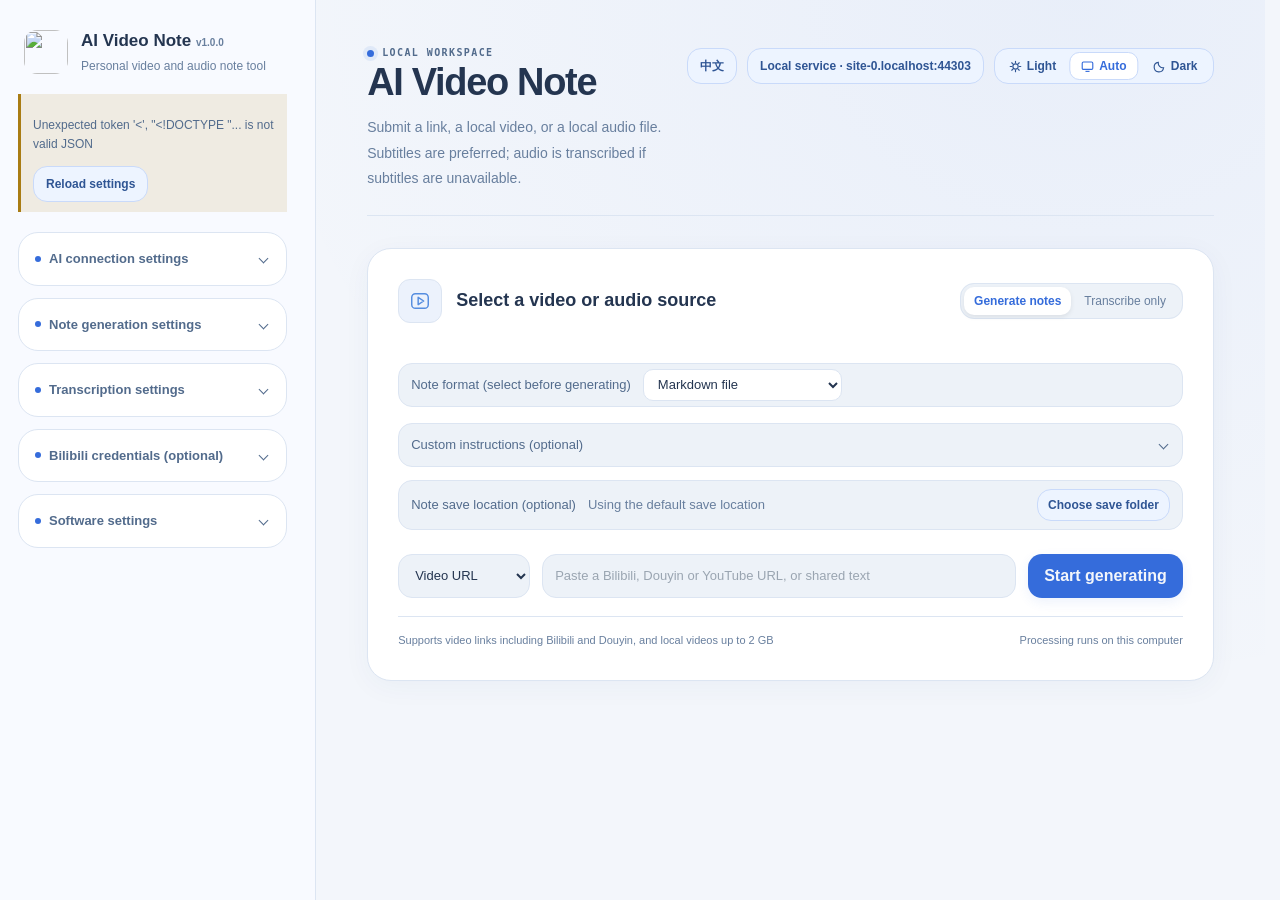
==== frontend/index.html @ 6c9fd0ec "Publish AI Video Note 1.0.0 Add the clean bilingual source distribution, Ko-fi funding link, Windows" ====
<!DOCTYPE html>
<html lang="zh-CN">
<head>
    <meta charset="UTF-8">
    <meta name="viewport" content="width=device-width, initial-scale=1.0">
    <!-- style-src 放开 inline style：KaTeX 产物的上下标/矩阵定位全靠 inline style 属性
         （模型内容仍被 DOMPurify 剥掉 style，放行的只有本机生成的 KaTeX 输出）。
         注意 hash 与 'unsafe-inline' 并存时后者会被忽略，必须整个替换。 -->
    <meta http-equiv="Content-Security-Policy" content="default-src 'self'; script-src 'self'; style-src 'self' 'unsafe-inline'; img-src 'self' data:; connect-src 'self'; object-src 'none'; base-uri 'none'; form-action 'self'">
    <title>AI Video Note - 本地视频笔记</title>
    <link rel="icon" href="/favicon.ico?v=ai-video-note-1.0.0">
    <script src="theme-bootstrap.js?v=20261011-2"></script>
    <link rel="stylesheet" href="style.css?v=20261101-2">
    <link rel="stylesheet" href="vendor/katex/katex.min.css">
    <script src="vendor/marked-18.0.9.umd.js"></script>
    <script src="vendor/dompurify-3.4.13.min.js"></script>
    <script src="vendor/katex/katex.min.js"></script>
    <script src="vendor/katex/mhchem.min.js"></script>
    <script src="vendor/html2canvas-1.4.1.min.js"></script>
</head>
<body>
<div class="app-shell">
    <aside id="settingsSidebar" class="sidebar" aria-label="处理配置">
        <div class="brand">
            <img class="brand-mark" src="/icon.png?v=ai-video-note-1.0.0" alt="" aria-hidden="true" width="40" height="40">
            <div>
                <h1>AI Video Note <span id="appVersion" class="app-version">v1.0.0</span></h1>
                <p>个人视频及音频笔记工具</p>
            </div>
        </div>

        <div id="mcpStatusChip" class="mcp-chip" role="status" hidden>
            <span class="mcp-chip-dot" aria-hidden="true"></span>
            <span>本机服务在跑 · 可让 AI 客户端直接用</span>
        </div>



            <div id="preferencesStorageNotice" class="task-advisory" role="status" hidden>
                <p id="preferencesStorageMessage"></p>
                <button id="retryPreferencesBtn" class="button ghost compact-button" type="button" hidden>重试保存设置</button>
                <button id="reloadPreferencesBtn" class="button ghost compact-button" type="button">重新读取设置</button>
            </div>

        <details id="aiAccessSettings" class="config-section settings-section" aria-labelledby="aiAccessTitle">
            <summary><h2 id="aiAccessTitle">AI接入设置</h2></summary>
            <div class="config-body">
            <div class="field" id="generationModeField">
                <label for="generationMode">AI 接入方式</label>
                <select id="generationMode">
                    <option value="api">模型 API</option>
                    <option value="agent">通过 agent 生成（无需 API Key）</option>
                </select>
                <small class="sidebar-note">agent 模式使用客户端账号额度，无需在本软件填写 API Key。</small>

            </div>
            <div id="agentExecutionSettings" hidden>
        <div id="agentAccessStatus" class="agent-access-status" role="status" aria-live="polite">
            <strong>Agent 接入状态</strong>
            <p id="agentConnectionState" data-no-i18n>正在检测 Agent 调用…</p>
        </div>
                <label class="field" for="agentExecution">agent 处理方式
                    <select id="agentExecution">
                        <option value="manual">Agent 聊天处理</option>
                        <option value="auto">网页端处理</option>
                    </select>
                </label>
                <small id="agentExecutionHint" class="agent-execution-hint sidebar-note">在 Agent 聊天中发送视频链接；接入方法见下方「Agent 聊天接入」。</small>
                <div id="agentCliSettings" hidden>
                    <label class="field" for="agentProvider">自动处理的 agent
                        <select id="agentProvider"><option value="codex">Codex</option><option value="claude">Claude Code（命令行版）</option><option value="antigravity">Antigravity CLI</option><option value="qwen">Qwen Code</option><option value="custom">其他 agent（自定义命令行）</option></select>
                    </label>
                    <div id="agentModelSettings">
                        <label class="field"><span>模型名称</span><select id="agentModel"><option value="">客户端默认模型</option><option value="__custom__">手动填写模型 ID</option></select></label>
                        <label id="agentCustomModelField" class="field" hidden><span>模型 ID</span><input id="agentCustomModel" maxlength="128" placeholder="填写当前账号可用的模型 ID" autocomplete="off"></label>
                        <label id="agentEffortField" class="field"><span>推理强度（可选）</span><select id="agentReasoningEffort"><option value="default">客户端默认</option></select></label>
                        <small id="agentModelHint" class="sidebar-note">模型名称从所选客户端读取；也可手动填写模型 ID。任务区显示客户端报告的模型。</small>
                    </div>

                    <label id="agentCommandField" class="field" hidden>命令参数列表（JSON）
                        <textarea id="agentCommand" rows="3" placeholder='["my-agent", "--print"]'></textarea>
                        <small class="sidebar-note">程序通过标准输入发送提示词，读取标准输出正文；可用 {prompt_file}、{output_file}、{workspace}、{images_file}、{model}、{metadata_file}。请使用已登录的客户端，不在命令中填写 API Key。自定义 agent 的图片支持取决于该客户端。</small>
                    </label>
                    <button id="checkAgentRuntimeBtn" class="button ghost compact-button" type="button">检测本机 agent</button>
                    <p id="agentRuntimeStatus" class="mcp-note sidebar-note" role="status"></p>
                </div>
            </div>
            <details id="agentChatConnectionSection" class="template-tools" hidden>
                <summary>Agent 聊天接入（MCP / Skill）</summary>
                <div class="template-body">
                <p class="mcp-note sidebar-note">MCP 和 Skill 是让同一个 Agent 调用本软件的两种方式，任选一种即可；也可同时配置，不互斥。同一任务使用一种方式提交。</p>
                <p class="mcp-note sidebar-note">客户端已连接 MCP，可直接使用；希望通过技能包调用并按需启动软件，可选择 Skill。这里的接入配置与模型 API 配置独立。</p>
        <details id="mcpSection" class="agent-connection-option">
            <summary>MCP：在客户端添加工具连接</summary>
            <p id="mcpConnectionState" class="mcp-note sidebar-note" role="status" aria-live="polite">未检测到客户端连接</p>
            <label class="field" for="mcpTransport">
                <span>MCP 连接方式</span>
                <select id="mcpTransport">
                    <option value="http">Streamable HTTP（推荐）</option>
                    <option value="sse">SSE（兼容旧客户端）</option>
                </select>
            </label>
            <p class="section-note sidebar-note">本程序内置 MCP 服务器：在 Claude Code、Codex 这类客户端里填下面的地址，就能让你的 agent 直接把视频转成字幕稿或笔记。任务仍在这台机器上跑，请先让本程序开着。</p>
            <div class="mcp-address-label">MCP 地址</div>
            <div class="mcp-row">
                <code id="mcpSseUrl">http://127.0.0.1:8765/mcp/http</code>
                <button id="copyMcpUrlBtn" class="button ghost compact-button" type="button">复制地址</button>
            </div>
            <div class="mcp-row">
                <button id="copyMcpConfigBtn" class="button ghost compact-button" type="button">复制 JSON 配置</button>
            </div>
            <p id="mcpUnavailable" class="mcp-note sidebar-note" hidden>这台机器没装 <code>mcp</code> 依赖，上面的地址暂时连不通（网页端和任务本身不受影响）。装齐 <code>backend/requirements.txt</code> 里的依赖后重启即可。</p>
        </details>
                <details id="skillSection" class="agent-connection-option">
                    <summary>Skill：导出技能包，按需启动软件</summary>
                    <p class="mcp-note sidebar-note">将 Skill 安装到支持技能的 agent，即可在聊天中发送视频链接，调用本软件生成字幕或笔记。无需配置 MCP。</p>
                    <button id="exportSkillBtn" class="button ghost compact-button" type="button">导出 Skill…</button>
                    <p id="skillExportStatus" class="mcp-note sidebar-note" role="status" aria-live="polite"></p>
                    <ol class="mcp-note sidebar-note">
                        <li>选择保存文件夹，导出后解压 ZIP。</li>
                        <li>在 agent 中导入 AI-Video-Note 文件夹，或将整个文件夹复制到该客户端指定的 skills 目录；不要只复制 SKILL.md。</li>
                        <li>刷新技能列表或重启 agent，确认技能已加载。</li>
                        <li>在 agent 聊天中要求使用 AI-Video-Note 处理视频链接；Skill 会按需启动本软件后台服务。</li>
                    </ol>
                    <small class="sidebar-note">保留包内 startup.json；软件移动后请重新导出 Skill。agent 需要 Python，以及启动本机程序和访问本机服务的权限。任务结束后可从托盘退出软件。</small>
                </details>
                </div>
            </details>
            <div id="apiModelSettings">
            <div class="field">
                <span>模型档案</span>
                <span class="profile-row">
                    <select id="llmProfile"></select>
                    <button id="renameProfileBtn" class="button ghost compact-button" type="button" hidden>重命名</button>
                </span>
                <small class="sidebar-note">每个档案各自记住模型与地址；自定义接口可保存多个。</small>
            </div>
            <label class="field">
                <span>模型</span>
                <select id="llmModel"></select>
            </label>
            <label id="customModelNameField" class="field" hidden>
                <span>手动模型 ID</span>
                <input type="text" id="customModelName" placeholder="provider-model-id">
            </label>
            </div>

            <label class="field" id="reasoningEffortField">
                <span>推理强度</span>
                <select id="reasoningEffort">
                    <option value="auto" selected>自动（推荐）</option>
                    <option value="off">极速（关闭思考）</option>
                    <option value="high">质量（开启思考）</option>
                </select>
                <small class="sidebar-note">极速出稿快但小节偏碎；质量更慢（25 分钟视频约 3~4 分钟）但脉络更像笔记。</small>
            </label>
            <div id="apiConnectionSettings">
            <label class="field">
                <span>API Key</span>
                <input type="password" id="apiKey" autocomplete="off" placeholder="粘贴后即可使用；留空则复用本机已保存的 Key">
                <span id="keyState" class="key-chip" role="status" aria-live="polite"></span>
                <small class="sidebar-note">「保存到本机」只写入本机 workspace 的加密档案（绝不进浏览器存储），且只在目标接口地址一致时才会被复用。</small>
            </label>
            <div class="llm-test-row">
                <button id="llmTestBtn" class="button secondary" type="button">测试连接</button>
                <button id="diagBtn" class="button ghost compact-button" type="button">本机自检</button>
                <button id="saveKeyBtn" class="button ghost compact-button" type="button" disabled>保存到本机</button>
                <button id="clearKeyBtn" class="button ghost compact-button" type="button" hidden>清除已存 Key</button>
            </div>
            <span id="llmTestStatus" class="llm-test-status" role="status" aria-live="polite"></span>
            <div id="diagReport" class="diag-report" hidden></div>

            <div id="customApiConfig" class="custom-config" hidden>
                <label id="customBaseUrlField" class="field" hidden>
                    <span>API Base URL</span>
                    <input type="url" id="customBaseUrl" placeholder="https://api.example.com/v1">
                </label>
                <div class="profile-row">
                    <input type="text" id="customProfileLabel" placeholder="档案名称，如 公司代理" autocomplete="off">
                    <button id="customProfileAddBtn" class="button ghost compact-button" type="button">另存为新档案</button>
                </div>
                <div class="profile-actions">
                    <button id="customProfileDeleteBtn" class="button ghost compact-button" type="button">删除当前档案</button>
                </div>
            </div>
            </div>
            </div>
        </details>

        <div id="sidebarNoteSettings" class="mode-note-region">
        <div class="mode-note-inner">
        <details id="noteGenerationSettings" class="config-section settings-section" aria-labelledby="modelTitle">
            <summary><h2 id="modelTitle">笔记生成设置</h2></summary>
            <div class="config-body">
            <details class="template-tools">
                <summary>生成配置模板</summary><div class="template-body">
                <label class="field"><span>选择模板</span><select id="noteTemplate"><option value="">请选择模板</option></select></label>
                <label class="field"><span>模板名称</span><input id="templateName" maxlength="60" placeholder="例如：课程学习、会议记录"></label>
                <div class="template-actions">
                    <button id="applyTemplateBtn" class="button ghost compact-button" type="button">应用</button>
                    <button id="saveTemplateBtn" class="button ghost compact-button" type="button">另存模板</button>
                    <button id="updateTemplateBtn" class="button ghost compact-button" type="button">更新模板</button>
                    <button id="renameTemplateBtn" class="button ghost compact-button" type="button">重命名</button>
                    <button id="deleteTemplateBtn" class="button ghost compact-button" type="button">删除</button>
                </div>
                <label class="check-field template-default"><input id="defaultTemplate" type="checkbox"><span>打开网页时默认应用此模板</span></label>
                <small class="sidebar-note">模板保存在程序旁的 workspace，包含生成参数、模型选择与自定义提示词，不保存 API Key 和登录凭据。</small></div>
            </details>

            <label class="field" id="summaryStyleField">
                <span>笔记风格</span>
                <select id="summaryStyle" aria-describedby="summaryStyleHint">
                    <optgroup label="通用">
                        <option value="faithful" selected>详细笔记（保留要点与细节，推荐）</option>
                        <option value="concise">重点摘要（快速了解主要内容）</option>
                    </optgroup>
                    <optgroup label="按用途">

                        <option value="learning">学习讲义（概念解释、案例与复习题）</option>
                        <option value="tutorial">步骤教程（操作过程、参数与注意事项）</option>
                        <option value="meeting">会议纪要（议题、结论与待办）</option>
                    </optgroup>
                </select>
                <small id="summaryStyleHint" class="sidebar-note">风格控制正文组织方式；所有风格均支持 LaTeX 公式渲染。图片由配图选项独立控制。</small>
            </label>

            <label class="field" id="noteLanguageField">
                <span>笔记语言</span>
                <select id="noteLanguage"><option value="zh-CN">中文</option><option value="en">英文</option></select>
            </label>
            <label class="field" id="timelineModeField">
                <span>时间线位置</span>
                <select id="timelineMode">
                    <option value="none">不添加时间线</option>
                    <option value="heading">标题旁边</option>
                    <option value="paragraph_start">段首</option>
                    <option value="paragraph_end">段尾</option>
                    <option value="all" selected>全部位置（标题旁、段首和段尾）</option>
                </select>
                <small class="sidebar-note">只影响笔记；导出的字幕保留原始时间轴。</small>
            </label>
            <label class="field" id="aiCommentaryField">
                <span>AI 点评位置</span>
                <select id="aiCommentary">
                    <option value="none" selected>不添加 AI 点评</option>
                    <option value="start">笔记开头</option>
                    <option value="end">笔记末尾</option>
                </select>
                <small class="sidebar-note">点评独立成节，与原内容区分；可能增加生成时间。</small>
            </label>
            <label class="field" id="sourceLinkField">
                <span>视频链接位置</span>
                <select id="sourceLinkPosition"><option value="none">不添加视频链接</option><option value="start">笔记开头</option><option value="end" selected>笔记末尾</option></select>
            </label>
            <label class="field" id="textDetailField">
                <span>文字详略</span>
                <select id="textDetail"><option value="brief">简略（保留要点与必要步骤）</option><option value="standard">标准（必要解释与代表性案例）</option><option value="detailed" selected>详细（展开解释、案例与操作细节）</option></select>
                <small class="sidebar-note">适用于所有笔记风格，与图片数量独立。</small>
            </label>

        </div>
        </details>

        </div>
        </div>
        <details class="config-section settings-section" aria-labelledby="recognitionTitle">
            <summary><h2 id="recognitionTitle">识别设置</h2></summary>
            <div class="config-body">
            <label class="field" id="processingModeField">
                <span>字幕处理方式</span>
                <select id="processingMode" aria-describedby="processingModeHint">
                    <option value="reuse">使用已有字幕</option>
                    <option value="restart" selected>重新识别字幕</option>
                </select>
                <small id="processingModeHint" class="sidebar-note">若粘贴的链接已有历史字幕，可直接使用；选择“重新识别字幕”则重新获取字幕，无字幕时进行语音识别。</small>
            </label>
            <label class="field">
                <span>语音识别模型设置</span>
                <select id="whisperModel">
                    <optgroup label="中文专用">
                        <option value="belle-turbo-zh">belle-turbo-zh（中文优化）</option>
                    </optgroup>
                    <optgroup label="多语言">
                        <option value="base" selected>base（体积小）</option>
                        <option value="small">small（体积适中）</option>
                        <option value="medium">medium（中型模型）</option>
                        <option value="turbo">turbo（大型模型加速版）</option>
                        <option value="large-v3">large-v3（大型模型完整版）</option>
                    </optgroup>
                </select>
            </label>
            <div id="modelStatusNotice" hidden>
                <small id="modelStatusHint" role="status" class="sidebar-note"></small>
                <button id="retryModelStatusBtn" class="button ghost compact-button" type="button">重新读取</button>
            </div>
            <p class="field-hint sidebar-note">多语言模型支持中文、英语等多种语言，自动逐段检测语言并保留原文。</p>
            <div class="model-storage-actions">
                <button id="downloadModelBtn" class="button secondary compact-button" type="button">下载所选模型</button>
                <button id="manualModelBtn" class="button secondary compact-button" type="button">手动导入模型</button>
                <button id="pauseModelDownloadBtn" class="button ghost compact-button" type="button" hidden>暂停下载</button>
                <button id="resumeModelDownloadBtn" class="button ghost compact-button" type="button" hidden>继续 / 重试下载</button>
            </div>
            <small id="modelDownloadProgress" class="field-hint sidebar-note" role="status"></small>
            <details class="model-storage-panel">
                <summary>环境检查与修复</summary>
                <p class="field-hint sidebar-note">换电脑后可检查所需组件，缺失时一键补装。显卡驱动需要在 Windows 中安装。</p>
                <div class="model-storage-actions">
                    <button id="checkEnvironmentBtn" class="button ghost compact-button" type="button">检查环境</button>
                    <button id="repairEnvironmentBtn" class="button ghost compact-button" type="button">一键修复依赖</button>
                </div>
                <pre id="environmentResult" class="field-hint sidebar-note" role="status" style="white-space:pre-wrap;overflow-wrap:anywhere"></pre>
            </details>
            <details class="model-storage-panel">
                <summary>模型位置与删除</summary>
                <p class="model-path sidebar-note">当前下载位置：<span id="modelDirectoryCurrent" role="status">正在读取…</span></p>
                <p class="model-path sidebar-note">默认位置：<span id="modelDirectoryDefault">正在读取…</span></p>
                <label class="field">
                    <span>下载文件夹（完整路径）</span>
                    <input id="modelDirectory" type="text" placeholder="留空使用默认位置" autocomplete="off">
                    <small class="sidebar-note">保存后立即生效，并在重启后保留。旧模型保留在原位置，不自动搬移。</small>
                </label>
                <div class="model-storage-actions">
                    <button id="saveModelDirectoryBtn" class="button ghost compact-button" type="button">保存位置</button>
                    <button id="resetModelDirectoryBtn" class="button ghost compact-button" type="button">恢复默认</button>
                </div>
                <p id="selectedModelPaths" class="model-path sidebar-note"></p>
                <button id="deleteModelBtn" class="button ghost compact-button" type="button" disabled>删除所选模型</button>
                <small class="sidebar-note">仅删除当前下载文件夹内的所选模型（包括手动导入文件和未完成下载）。其他位置的共享缓存不受影响。</small>
            </details>
            <label class="check-field">
                <input type="checkbox" id="useGpu">
                <span>启用显卡加速（语音识别）</span>
            </label>
            <div class="field">
                <small id="gpuDetected" class="gpu-detected" role="status" aria-live="polite" hidden></small>
                <small class="sidebar-note">自动选择显卡与加速方式，不可用时回退 CPU。部分模型仅支持 CPU。</small>
                <small class="gpu-runtime-label">显卡驱动安装</small>
                <div class="model-storage-actions gpu-runtime-actions">
                    <button id="gpuRuntimeQuickBtn" class="button ghost compact-button" type="button">一键安装</button>
                    <button id="gpuRuntimeManualBtn" class="button ghost compact-button" type="button">手动安装</button>
                </div>
            </div>
            <div id="sidebarScreenshotSettings" class="mode-note-region"><div class="mode-note-inner"><div class="mode-note-body">
            <label class="field" id="screenshotDensityField">
                <span>AI 配图</span>
                <select id="screenshotDensity">
                    <option value="none">不贴图片</option>
                    <option value="few">较少</option>
                    <option value="medium">中等</option>
                    <option value="many">较多</option>
                </select>
                <small class="sidebar-note">按字幕选取截图，档位控制疏密；视觉核对可减少配图偏差。</small>
            </label>
            <div id="visionScreenshotSettings">
                <label class="check-field"><input id="visionScreenshots" type="checkbox" disabled><span>视觉核对候选截图（可选）</span></label>
                <small id="visionCapabilityHint" role="status" class="sidebar-note">选择 AI 配图后检测所选模型的视觉能力</small>
                <button id="retryVisionCheckBtn" class="button ghost compact-button" type="button">重新检测视觉能力</button>
                <small class="sidebar-note">核对时会向模型发送图片，可能增加耗时与费用。定时截图不受影响。</small>
            </div>
            <div id="autoCropScreenshotSettings">
                <label class="check-field"><input id="autoCropScreenshots" type="checkbox" disabled><span>允许 AI 选图自动裁剪区域</span></label>
                <small class="sidebar-note">需开启视觉核对。保守裁剪，宁可不裁；保留原图，复核不通过就用全图。可能增加耗时与费用。</small>
            </div>
            <div id="timedScreenshotSettings">
                <label class="check-field">
                    <input id="timedScreenshots" type="checkbox">
                    <span>定时截图</span>
                </label>
                <label class="field" id="screenshotIntervalField" hidden>
                    <span>截图间隔（秒）</span>
                    <input id="screenshotInterval" type="number" min="1" max="86400" step="1" value="10">
                    <small class="sidebar-note">从第 0 秒开始，每隔指定秒数截图并插入笔记。启用后替代 AI 选点；间隔越短，图片和存储占用越多。</small>
                </label>
            </div>
            <div id="screenshotVideoSettings" hidden>
                <label class="field">
                    <span>视频编码</span>
                    <select id="videoEncoding">
                        <option value="compatibility">兼容性优先（H.264）</option>
                        <option value="size" disabled>体积优先（优先 H.265）</option>
                    </select>
                    <small class="sidebar-note">体积优先需要可用的 HEVC 硬件编解码；平台没有 H.265 时使用 H.264，压缩保持对应编码。暂不支持 AV1。</small>
                    <small id="videoCodecStatus" class="sidebar-note">正在检测 HEVC 硬件编解码能力…</small>
                    <button id="videoCodecRetry" type="button" class="button secondary compact-button">重新检测编码能力</button>
                </label>
                <label class="field">
                    <span>截图视频清晰度</span>
                    <select id="videoResolution">
                        <option value="360">360p</option>
                        <option value="480">480p</option>
                        <option value="720" selected>720p（默认）</option>
                        <option value="1080">1080p</option>
                    </select>
                    <small class="sidebar-note">默认下载 720p；视频不足 720p 时下载可用的最高清晰度。手动选择时，以所选清晰度为上限，最高 1080p。</small>
                </label>
                <label class="field">
                    <span>视频下载位置（可选）</span>
                    <input id="videoDownloadDirectory" type="text" placeholder="留空使用默认位置，或填写文件夹绝对路径">
                    <small id="videoDownloadDefault" class="sidebar-note">正在读取默认位置…</small>
                    <small class="sidebar-note">视频按链接和清晰度复用；删除历史任务时，会同时删除关联的下载视频。视频正在被其他任务使用时，请先等待其完成。</small>
                </label>
            </div>
            </div></div></div>
        </div>
        </details>

        <details id="credentialsSection" class="config-section collapsible-section">
            <summary><span class="settings-title">B 站访问凭据（可选）</span></summary>
            <div class="config-body">
            <p class="section-note sidebar-note">登录后自动保存到本机，退出软件后仍可使用；登录失效时需重新扫码。未登录时，B 站视频通常最高只能下载 480p。</p>
            <div class="bili-login-row">
                <button id="biliLoginBtn" class="button secondary compact-button" type="button">扫码登录导入</button>
                <button id="biliLogoutBtn" class="button secondary compact-button" type="button" hidden>退出登录</button>
                <button id="biliLoginCancelBtn" class="button secondary compact-button" type="button" hidden>取消</button>
            </div>
            <div id="biliQrPanel" class="bili-qr-panel" hidden>
                <img id="biliQrImage" alt="B 站登录二维码" width="220" height="220">
                <small class="sidebar-note">使用哔哩哔哩手机客户端扫码，并在手机上确认登录。二维码过期后可重新获取。</small>
            </div>
            <p id="biliLoginStatus" class="bili-login-status" role="status" aria-live="polite"></p>
            <details class="credential-manual">
            <summary>手动填写凭据（可选）</summary>
            <label class="field">
                <span>SESSDATA</span>
                <input type="password" id="sessdata" autocomplete="off">
            </label>
            <label class="field">
                <span>bili_jct</span>
                <input type="password" id="biliJct" autocomplete="off">
            </label>
            <label class="field">
                <span>buvid3</span>
                <input type="password" id="buvid3" autocomplete="off">
            </label>
            <button id="biliSaveLoginBtn" class="button secondary compact-button" type="button">保存手动填写的凭据</button>
            </details>
        </div>
        </details>



        <details id="softwareSettingsSection" class="config-section collapsible-section" aria-labelledby="softwareSettingsTitle">
            <summary><span id="softwareSettingsTitle" class="settings-title">软件设置</span></summary>
            <div class="config-body">
                <label class="field" for="fontSize"><span>界面字号</span>
                    <select id="fontSize">
                        <option value="compact">小（92%）</option>
                        <option value="standard" selected>标准（100%）</option>
                        <option value="comfortable">偏大（107.5%）</option>
                        <option value="large">大（115%）</option>
                        <option value="maximum">最大（125%）</option>
                    </select>
                </label>
                <div class="field">
                    <div class="software-settings-row">
                        <label for="logRetentionDays">日志保留天数</label>
                        <button id="viewLogsBtn" class="button ghost compact-button software-log-button" type="button" title="查看日志" aria-label="查看日志">
                            <svg width="16" height="16" viewBox="0 0 24 24" fill="none" stroke="currentColor" stroke-width="1.7" stroke-linecap="round" stroke-linejoin="round" aria-hidden="true"><path d="M14 2H6a2 2 0 0 0-2 2v16a2 2 0 0 0 2 2h12a2 2 0 0 0 2-2V8z"/><path d="M14 2v6h6M8 13h8M8 17h6"/></svg>
                        </button>
                    </div>
                    <input id="logRetentionDays" type="number" min="1" max="365" step="1" value="3" disabled>
                    <small class="sidebar-note">默认 3 天，修改后自动保存。仅清理运行日志，不影响任务历史。</small>
                </div>
                <small id="logRetentionStatus" role="status" aria-live="polite" class="sidebar-note"></small>
                <small id="viewLogsStatus" role="status" aria-live="polite" class="sidebar-note"></small>
                <div class="field">
                    <label class="check-field"><input id="autostartEnabled" type="checkbox" disabled><span>开机自启动</span></label>
                    <small class="sidebar-note">开机后仅在后台运行，不自动打开网页。</small>
                    <small id="autostartStatus" role="status" aria-live="polite" class="sidebar-note"></small>
                </div>
                <div class="field">
                    <button id="storageManageBtn" class="button ghost" type="button">存储与缓存…</button>
                    <small class="sidebar-note">查看素材大小，预览并清理可重新下载的音视频缓存。</small>
                </div>
                <div class="settings-backup-actions">
                    <button id="exportSettingsBtn" class="button ghost compact-button" type="button">导出设置</button>
                    <button id="restoreSettingsBtn" class="button ghost compact-button" type="button">导入设置</button>
                </div>
                <input id="settingsBackupFile" type="file" accept=".json,application/json" hidden>
                <small class="sidebar-note">备份需手动导出保存；导入时选择设置 JSON 文件，选好后立即导入并刷新。</small>
                <small class="settings-backup-help sidebar-note">包含生成参数、模型档案、模板和界面偏好；不包含已保存的 API Key、登录凭据、模型文件或历史任务。</small>
                <small id="settingsBackupStatus" role="status" aria-live="polite" class="sidebar-note"></small>
                <div class="sidebar-actions">
                    <button id="resetConfigBtn" class="button ghost" type="button">恢复默认</button>
                    <p class="sidebar-note">模型选择、识别参数和主题改动即保存到 workspace；API Key 不包含在设置导出中。</p>
                </div>
            </div>
        </details>
    </aside>

    <main class="workspace">
        <header class="workspace-header">
            <div>
                <p class="eyebrow">LOCAL WORKSPACE</p>
                <h2>视频转笔记</h2>
                <p>提交链接、本地视频或本地音频，任务会先尝试字幕，缺失时再转写音频。</p>
            </div>
            <div class="header-tools">
            <div class="header-actions">
                <button id="languageToggle" class="button ghost compact-button" type="button" data-no-i18n title="Switch to English" aria-label="Switch to English">English</button>
                <span id="serviceState" class="service-state" title="本程序在自己电脑上开的一个地址，网页界面靠它跟程序说话。跟模型的 API Key 没有关系，这里不用填任何东西。">本机服务</span>
                <div id="themeControl" class="theme-control" role="group" aria-label="界面主题">
                    <button type="button" data-theme-option="light" aria-pressed="false" title="亮色主题">
                        <svg viewBox="0 0 16 16" width="13" height="13" fill="none" stroke="currentColor" stroke-width="1.4" stroke-linecap="round" aria-hidden="true"><circle cx="8" cy="8" r="3.2"/><path d="M8 1.5v2M8 12.5v2M1.5 8h2M12.5 8h2M3.4 3.4l1.4 1.4M11.2 11.2l1.4 1.4M12.6 3.4l-1.4 1.4M4.8 11.2l-1.4 1.4"/></svg>
                        <span>亮色</span>
                    </button>
                    <button type="button" data-theme-option="system" aria-pressed="false" title="跟随系统外观">
                        <svg viewBox="0 0 16 16" width="13" height="13" fill="none" stroke="currentColor" stroke-width="1.4" aria-hidden="true"><rect x="1.5" y="2.5" width="13" height="9" rx="1.5"/><path d="M5.5 14h5"/></svg>
                        <span>自动</span>
                    </button>
                    <button type="button" data-theme-option="dark" aria-pressed="false" title="暗色主题">
                        <svg viewBox="0 0 16 16" width="13" height="13" fill="none" stroke="currentColor" stroke-width="1.4" stroke-linecap="round" aria-hidden="true"><path d="M13 9.5A5.8 5.8 0 0 1 6.5 3a5.8 5.8 0 1 0 6.5 6.5Z"/></svg>
                        <span>暗色</span>
                    </button>
                </div>
            </div>
            </div>
        </header>

        <section class="source-panel" aria-labelledby="sourceTitle">
            <div class="section-heading">
                <div>
                    <h3 id="sourceTitle">选择视频或音频来源</h3>
                </div>
                <div class="heading-controls">
                    <fieldset class="mode-control">
                        <legend class="sr-only">输出类型</legend>
                        <label>
                            <input type="radio" name="outputMode" value="note" checked>
                            <span>生成笔记</span>
                        </label>
                        <label>
                            <input type="radio" name="outputMode" value="transcript">
                            <span>仅转录字幕</span>
                        </label>
                    </fieldset>
                </div>
            </div>

            <div id="sourceModeContent" class="source-mode-content">
            <div class="source-mode-inner">
            <div id="sourceNoteSettings" class="mode-note-region">
            <div class="mode-note-inner">
            <div class="mode-note-body">
            <div class="note-settings-row">
            <div id="noteFormatSettings" class="note-format-controls">
                    <label for="formatSelect">笔记格式（生成前选择）</label>
                    <select id="formatSelect">
                        <option value="markdown">Markdown 文件</option>
                        <option value="obsidian">Obsidian 笔记</option>
                        <option value="docx">Word 笔记（.docx）</option>
                        <option value="pdf">PDF 文档（.pdf）</option>
                        <option value="enex">印象笔记 / Evernote（.enex）</option>
                        <option value="png">PNG 图片</option>
                        <option value="html">HTML</option>
                        <option value="json">JSON</option>
                        <option value="txt">纯文本</option>
                    </select>
                    <label class="sr-only" for="imageLayoutSelect">图片版式</label>
                    <select id="imageLayoutSelect" hidden>
                        <option value="long">长图</option>
                        <option value="portrait">3:4 分页</option>
                    </select>
            </div>
            </div>
            <details class="field prompt-disclosure" id="customPromptField">
                <summary>自定义提示词（可选）</summary>
                <label class="sr-only" for="customPrompt">自定义提示词（可选）</label>
                <textarea id="customPrompt" rows="5" maxlength="8000" placeholder="例如：按学习笔记组织，重点解释原理，添加复习问题。"></textarea>
                <small>生成前填写，适用于所有笔记风格。留空使用默认要求；内容只用于本次生成。</small>
            </details>
            <div class="field note-save-settings" id="noteSaveSettings" role="group" aria-labelledby="noteSaveTitle" title="未选择文件夹时保存到默认导出目录；指定位置后不重复导出到默认目录。历史记录仍保留笔记、字幕和截图，用于回看与重新生成。">
                <span id="noteSaveTitle" class="note-save-title">笔记保存位置（可选）</span>
                <input id="noteSaveDirectory" type="hidden">
                <output id="noteSaveDirectoryLabel" class="note-directory-path" aria-live="polite">使用默认保存位置</output>
                <div class="note-directory-actions">
                    <button id="chooseNoteDirectoryBtn" class="button secondary compact-button" type="button">选择保存文件夹</button>
                    <button id="resetNoteDirectoryBtn" class="button secondary compact-button" type="button" hidden>恢复默认位置</button>
                </div>
            </div>
            <div id="obsidianSettings" class="obsidian-settings" hidden>
                <label class="field">
                    <span>Obsidian 仓库位置</span>
                    <input id="obsidianVault" type="text" placeholder="例如 D:\Notes\MyVault" autocomplete="off">
                    <small>填写已有仓库文件夹的完整路径。生成后会将笔记和截图直接保存进去。</small>
                </label>
                <label class="field">
                    <span>笔记保存文件夹</span>
                    <input id="obsidianNoteFolder" type="text" placeholder="例如 视频笔记（留空放在仓库根目录）" autocomplete="off">
                    <small>相对于仓库根目录，可填写多级文件夹。</small>
                </label>
                <label class="field">
                    <span>图片默认保存位置</span>
                    <select id="obsidianAttachmentMode">
                        <option value="vault_root">仓库的根目录</option>
                        <option value="note_folder">当前文件所在的文件夹</option>
                        <option value="note_subfolder" selected>当前文件所在文件夹下指定的子文件夹</option>
                        <option value="specified_folder">指定的文件夹</option>
                    </select>
                </label>
                <label class="field" id="obsidianAttachmentFolderField">
                    <span id="obsidianAttachmentFolderLabel">附件子文件夹</span>
                    <input id="obsidianAttachmentFolder" type="text" value="attachments" placeholder="例如 pictures" autocomplete="off">
                    <small id="obsidianAttachmentFolderHint">相对于笔记所在文件夹。</small>
                </label>
                <label class="field"><span><input id="obsidianTags" type="checkbox"> 添加标签</span><small>在笔记末尾添加主题标签，方便分类和查找。</small></label>
                <label class="field"><span><input id="obsidianCallouts" type="checkbox"> 使用提示块</span><small>用提示框突出总结、操作提示或注意事项。</small></label>
                <p id="obsidianPathPreview" class="model-path" aria-live="polite"></p>
                <p class="section-note">图片会复制为独立附件，并自动使用相对路径引用。需要视频截图时，请选择「AI 配图」的疏密档位。这些设置会记住，不会修改 Obsidian 自身的配置。</p>
            </div>
            </div>
            </div>
            </div>
            <div class="source-controls">
                <label class="field source-type-field">
                    <span class="sr-only">来源类型</span>
                    <select id="sourceType">
                        <option value="url">视频链接</option>
                        <option value="local">本地视频</option>
                        <option value="audio">音频转笔记</option>
                    </select>
                </label>
                <label id="urlField" class="field source-input-field">
                    <span class="sr-only">视频链接</span>
                    <input type="url" id="videoUrl" placeholder="粘贴 B 站、抖音或 YouTube 视频链接，也支持分享文本">
                </label>
                <label id="fileField" class="file-picker" hidden>
                    <input type="file" id="localFile" accept="video/*,audio/*">
                    <span>选择媒体文件</span>
                </label>
                <button id="submitBtn" class="button primary submit-button" type="button">
                    <span class="button-spinner" aria-hidden="true"></span>
                    <span class="btn-text">开始生成</span>
                </button>
            </div>
            <div id="biliPagesPanel" class="bili-pages-panel" hidden>
                <div class="bili-pages-head">
                    <div class="bili-pages-titles">
                        <strong id="biliPagesSummary"></strong>
                        <small>默认不勾选，请勾出要转写的分 P（链接带 ?p=N 时已预勾那一个）</small>
                    </div>
                    <div class="bili-pages-actions">
                        <button id="biliPagesAllBtn" class="button ghost compact-button" type="button">全选</button>
                        <button id="biliPagesNoneBtn" class="button ghost compact-button" type="button">全不选</button>
                        <button id="biliPagesInvertBtn" class="button ghost compact-button" type="button">反选</button>
                    </div>
                </div>
                <div id="biliPagesList" class="bili-pages-list" role="group" aria-label="勾选要转写的分 P"></div>
            </div>
            <div id="transcriptModeHintRegion" class="mode-note-region" inert><div class="mode-note-inner"><p id="outputModeHint" class="output-mode-hint"></p></div></div>
            <div id="biliHint" class="hint-bar" hidden>
                <div class="hint-text">
                    <strong id="biliHintTitle">检测到 B 站链接</strong>
                    <span id="biliHintDesc">填写访问凭据可优先使用 AI 字幕，无需等待本地转写。</span>
                </div>
                <div class="hint-actions" id="biliHintActions">
                    <button id="biliHintScanBtn" class="button secondary" type="button">扫码登录导入</button>
                    <button id="biliHintManualBtn" class="button ghost" type="button">去填写</button>
                    <button id="douyinLoginBtn" class="button secondary" type="button" hidden>打开抖音浏览器</button>
                    <span id="douyinLoginStatus" class="bili-login-status"></span>
                    <button id="biliHintDismissBtn" class="hint-dismiss" type="button" title="忽略，本次会话不再提醒">✕</button>
                </div>
            </div>
            <div class="source-meta">
                <span id="fileInfo">支持 B 站/抖音等视频链接与最大 2 GB 的本地视频</span>
                <span>处理在本机后端完成</span>
            </div>
            </div>
            </div>
        </section>

        <section id="recentTasksPanel" class="recent-panel" aria-labelledby="recentTasksTitle" hidden>
            <div class="section-heading recent-heading">
                <div>
                    <h3 id="recentTasksTitle">历史任务</h3>
                </div>
                <div class="recent-task-actions">
                    <label class="check-field"><input id="selectAllRecentTasks" type="checkbox"><span>全选当前列表</span></label>
                    <button id="deleteSelectedTasksBtn" class="button ghost compact-button" type="button" disabled>删除所选（0）</button>
                    <button id="refreshRecentTasksBtn" class="button ghost compact-button" type="button">刷新</button>
                </div>
            </div>
            <div class="history-filters">
                <label class="field"><span>搜索标题</span><input id="historySearch" type="search" maxlength="200" placeholder="输入任务标题"></label>
                <label class="field"><span>任务状态</span><select id="historyStatus"><option value="">全部状态</option><option value="active">进行中或等待处理</option><option value="completed">已完成</option><option value="failed">失败</option><option value="cancelled">已取消</option><option value="uploaded">已上传</option></select></label>
                <label class="field"><span>内容类型</span><select id="historyOutput"><option value="">全部类型</option><option value="note">笔记</option><option value="transcript">转录</option></select></label>
                <label class="field"><span>开始日期</span><input id="historyStartDate" type="date"></label>
                <label class="field"><span>结束日期</span><input id="historyEndDate" type="date"></label>
                <button id="clearHistoryFiltersBtn" class="button ghost compact-button" type="button">清除筛选</button>
            </div>
            <p id="historyEmpty" role="status" hidden>没有匹配的任务</p>
            <div id="recentTaskList" class="recent-task-list"></div>
            <div class="history-pagination"><span id="historyCount" role="status"></span><button id="loadMoreHistoryBtn" type="button" class="button ghost compact-button" hidden>加载更多</button></div>
        </section>

        <section id="progressArea" class="task-panel" aria-labelledby="progressTitle" hidden>
            <div class="section-heading progress-heading">
                <div>
                    <span class="section-kicker">任务</span>
                    <h3 id="progressTitle">处理进度</h3>
                </div>
                <div class="progress-summary">
                    <button id="cancelTaskBtn" class="button cancel-button" type="button" hidden disabled>取消任务</button>
                    <span id="taskState" class="status-badge processing">准备中</span>
                    <span class="elapsed-label">用时 <strong id="elapsedTime">00:00</strong></span>
                    <strong id="progressPercent">0%</strong>
                </div>
            </div>

            <div class="progress-bar" role="progressbar" aria-label="处理进度" aria-valuemin="0" aria-valuemax="100" aria-valuenow="0">
                <div class="progress-fill" id="progressFill"></div>
            </div>
            <ol class="progress-steps">
                <li class="step" data-step="1"><span>1</span><em>读取信息</em></li>
                <li class="step" data-step="2"><span>2</span><em>查找字幕</em></li>
                <li class="step" data-step="3"><span>3</span><em>准备音频</em></li>
                <li class="step" data-step="4"><span>4</span><em>语音转写</em></li>
                <li class="step" data-step="5"><span>5</span><em>AI 选图</em></li>
                <li class="step" data-step="6"><span>6</span><em>生成笔记</em></li>
            </ol>

            <div id="taskScreenshotWarning" class="task-advisory" role="alert" hidden></div>
            <div id="taskAdvisory" class="task-advisory" hidden></div>

            <div id="agentResultPanel" class="agent-result-panel" hidden>
                <div id="agentRunInfo" class="agent-run-info" role="status" hidden></div>
                <p id="agentWaitingMessage">材料已准备好，请在已连接 MCP 的 agent 中说“处理待生成笔记”，结果会自动回到网页。</p>
                <div id="agentAutomaticActions" class="error-actions">
                    <button id="agentAutoRetryBtn" class="button secondary" type="button">自动处理当前任务</button>
                </div>
                <details id="agentManualFallback" class="agent-manual-fallback">
                    <summary>手动处理（备用）</summary>
                    <p class="section-note">复制任务包交给 AI，再粘贴 AI 生成的笔记正文并提交。</p>
                    <div class="error-actions">
                <button id="copyAgentPacketBtn" type="button" class="button secondary">复制任务包</button>
                </div>
                <label for="agentResultText">粘贴笔记正文</label>
                <textarea id="agentResultText" rows="5" placeholder="粘贴 AI 生成的笔记正文。"></textarea>
                <button id="importAgentResultBtn" type="button" class="button">提交笔记</button>
                </details>
            </div>
            <div id="transcriptReviewNotice" class="output-notice" hidden>
                <span>字幕有待确认的内容，确认后继续生成。</span>
                <button id="openTranscriptReviewBtn" type="button" class="button secondary compact-button">检查转写内容</button>
            </div>
            <div id="taskError" class="error-panel" role="alert" hidden>
                <strong>任务未完成</strong>
                <p id="taskErrorMessage"></p>
                <div class="error-actions">
                    <button id="restartBtn" class="button ghost" type="button">从头重跑</button>
                </div>
            </div>

            <div id="taskConnectionNotice" class="task-advisory" role="status" hidden>
                <p>连接中断，任务状态待确认</p>
                <p>后台任务可能仍在运行。已保留原任务，请确认本地服务可用后重新连接。</p>
                <button id="reconnectTaskBtn" class="button secondary compact-button" type="button">重新连接</button>
            </div>

            <div class="log-header">
                <span>运行记录</span>
                <span id="networkState">等待任务</span>
            </div>
            <div class="log-area" id="logArea" aria-live="polite">
                <div class="log-entry">等待任务开始</div>
            </div>
        </section>

        <section id="resultArea" class="result-panel" aria-labelledby="resultTitle" hidden>
            <div class="section-heading result-heading">
                <div>
                    <span class="section-kicker">输出</span>
                    <h3 id="resultTitle">视频笔记</h3>
                </div>
                <div class="result-actions">
                    <button id="reviewToggleBtn" class="button ghost" type="button" aria-expanded="false">字幕对照与回看</button>
                    <button id="exportSubtitleBtn" class="button ghost" type="button" disabled>导出字幕（SRT）</button>
                    <button id="copyNoteBtn" class="button ghost" type="button" disabled>复制笔记</button>
                    <button id="downloadMdBtn" class="button secondary" type="button" disabled>
                        <span class="button-spinner" aria-hidden="true"></span>
                        <span class="btn-text">下载</span>
                    </button>
                </div>
            </div>
            <div id="outputNotice" class="output-notice" hidden>
                <div class="output-actions">
                    <button id="openOutputFileBtn" class="button ghost compact-button" type="button" disabled>打开文件</button>
                    <button id="openOutputFolderBtn" class="button ghost compact-button" type="button" disabled>打开所在文件夹</button>
                    <button id="copyOutputPathBtn" class="button ghost compact-button" type="button" disabled>复制路径</button>
                </div>
                <div class="output-path-row"><span id="outputPathLabel">输出文件已保存在</span> <code id="outputPath"></code></div>
                <div id="taskDirNotice" class="output-path-row" hidden><span>任务目录</span> <code id="taskDirPath"></code></div>
                <div id="videoPathNotice" class="output-path-row" hidden><span>视频保存地址</span> <code id="videoSavePath"></code></div>
            </div>
            <div id="noteReviewLayout" class="note-review-layout">
                <article id="markdownContent" class="markdown-body"></article>
                <aside id="noteReviewPanel" class="note-review-panel" aria-labelledby="noteReviewTitle" hidden>
                    <h4 id="noteReviewTitle">原字幕与时间点回看</h4>
                    <p id="noteReviewStatus" class="review-status" role="status"></p>
                    <video id="reviewPlayer" controls preload="none" playsinline hidden></video>
                    <a id="reviewSourceLink" class="review-source-link" target="_blank" rel="noopener noreferrer" hidden>打开原视频</a>
                    <label class="field"><span class="sr-only">搜索原字幕</span><input id="reviewSearch" type="search" placeholder="搜索原字幕"></label>
                    <div id="reviewSegments" class="review-segments"></div>
                    <div class="review-pagination">
                        <button id="reviewPrevBtn" class="button ghost compact-button" type="button">上一页</button>
                        <span id="reviewPageInfo" aria-live="polite"></span>
                        <button id="reviewNextBtn" class="button ghost compact-button" type="button">下一页</button>
                    </div>
                </aside>
            </div>

        </section>
    </main>
</div>

<dialog id="updateModal" class="update-modal" aria-labelledby="updateTitle" aria-describedby="updateBody" hidden>
    <div class="modal-card">
        <h3 id="updateTitle" data-no-i18n>发现新版本</h3>
        <p id="updateBody" class="update-body" data-no-i18n></p>
        <div class="update-release-links">
            <div class="update-release-row">
                <a id="updateGithubLink" href="https://github.com/hehe1885/AI-Video-Note/releases/latest" class="update-site-button" target="_blank" rel="noopener noreferrer" data-no-i18n><svg class="update-site-logo" viewBox="0 0 24 24" aria-hidden="true" focusable="false"><path fill="currentColor" d="M12 .297c-6.63 0-12 5.373-12 12 0 5.303 3.438 9.8 8.205 11.385.6.113.82-.258.82-.577 0-.285-.01-1.04-.015-2.04-3.338.724-4.042-1.61-4.042-1.61C4.422 18.07 3.633 17.7 3.633 17.7c-1.087-.744.084-.729.084-.729 1.205.084 1.838 1.236 1.838 1.236 1.07 1.835 2.809 1.305 3.495.998.108-.776.417-1.305.76-1.605-2.665-.3-5.466-1.332-5.466-5.93 0-1.31.465-2.38 1.235-3.22-.135-.303-.54-1.523.105-3.176 0 0 1.005-.322 3.3 1.23.96-.267 1.98-.399 3-.405 1.02.006 2.04.138 3 .405 2.28-1.552 3.285-1.23 3.285-1.23.645 1.653.24 2.873.12 3.176.765.84 1.23 1.91 1.23 3.22 0 4.61-2.805 5.625-5.475 5.92.42.36.81 1.096.81 2.22 0 1.606-.015 2.896-.015 3.286 0 .315.21.69.825.57C20.565 22.092 24 17.592 24 12.297c0-6.627-5.373-12-12-12"/></svg><span>GitHub</span></a>
            </div>
        </div>
        <div class="modal-actions">
            <button id="updateIgnoreBtn" class="button ghost" type="button">忽略本次更新</button>
            <button id="updateCancelBtn" class="button ghost" type="button">取消</button>
        </div>
    </div>
</dialog>

<div id="transcriptReviewModal" class="modal-backdrop transcript-review-modal" hidden>
    <div class="modal-card" role="dialog" aria-modal="true" aria-labelledby="transcriptReviewTitle" aria-describedby="transcriptReviewDescription">
        <h3 id="transcriptReviewTitle">确认转写内容</h3>
        <p id="transcriptReviewDescription">以下转写内容可能影响理解。请确认原文，或修改后继续生成笔记。</p>
        <small class="transcript-review-help">可信度是模型自评，并非实测正确率。高可信建议预填，可逐项撤回；中低可信建议请结合音频核对。</small>
        <div class="transcript-review-tools">
            <button id="transcriptReviewAiBtn" class="button ghost compact-button" type="button" aria-label="让AI校对字幕">✨ AI校对</button>
            <button id="transcriptReviewHighBtn" class="button ghost compact-button" type="button">采纳高可信建议</button>
        </div>
        <div id="transcriptReviewItems" class="transcript-review-items"></div>
        <p id="transcriptReviewStatus" role="status" aria-live="polite"></p>
        <div class="modal-actions">
            <button id="transcriptReviewApplyBtn" class="button" type="button" disabled>应用修改并继续</button>
            <button id="transcriptReviewKeepBtn" class="button ghost" type="button" disabled>保留全部原文并继续</button>
            <button id="transcriptReviewLaterBtn" class="button ghost" type="button">暂不确认</button>
        </div>
    </div>
</div>

<dialog id="gpuRuntimeDialog" class="manual-import-dialog gpu-runtime-dialog" aria-labelledby="gpuRuntimeDialogTitle" aria-describedby="gpuRuntimeDialogDescription">
    <div class="manual-import-content">
        <h3 id="gpuRuntimeDialogTitle">安装显卡加速组件</h3>
        <p id="gpuRuntimeDialogDescription">按当前显卡准备所需组件，已有可用组件会直接复用。</p>
        <section id="gpuRuntimeCudaSteps" hidden>
            <p>需要 CUDA 12.x 和 cuDNN 9（CUDA 12 版本）。</p>
            <p>下载约 1.3 GB，安装后约 1.9 GB。安装到系统标准目录时，可能需要在 Windows 窗口中确认管理员权限。</p>
        </section>
        <section id="gpuRuntimeVulkanSteps" hidden>
            <p>需要 Vulkan 识别组件 1.9.1，下载约 35 MB，将安装到 NuGet 标准包目录。</p>
        </section>
        <progress id="gpuRuntimeInstallProgress" aria-label="组件安装进度" hidden></progress>
        <p id="gpuRuntimeDialogStatus" role="status" aria-live="polite"></p>
        <div class="modal-actions">
            <button id="gpuRuntimeInstallBtn" class="button" type="button">一键安装</button>
            <button id="gpuRuntimeManualOpenBtn" class="button ghost" type="button">手动安装</button>
            <button id="gpuRuntimeRecheckBtn" class="button ghost" type="button">重新检测</button>
            <button id="gpuRuntimeCloseBtn" class="button" type="button">知道了</button>
        </div>
    </div>
</dialog>

<dialog id="gpuRuntimeManualDialog" class="manual-import-dialog gpu-runtime-dialog" aria-labelledby="gpuRuntimeManualTitle">
    <div class="manual-import-content">
        <h3 id="gpuRuntimeManualTitle">手动安装显卡加速组件</h3>
        <p>选择对应显卡查看版本和安装步骤。安装时保留官方默认位置。</p>
        <details id="gpuManualCudaDetails" open>
            <summary>NVIDIA 显卡（CUDA）</summary>
            <p>需要 CUDA 12.x（包含 cuBLAS）与 cuDNN 9 的 CUDA 12 版本。</p>
            <ol class="manual-import-steps">
                <li>分别按照下方官方说明下载安装 CUDA 和 cuDNN，保留默认安装位置。</li>
                <li>安装完成后，从托盘重启软件，再使用显卡加速。</li>
            </ol>
            <p class="gpu-runtime-guides">
                <a href="https://docs.nvidia.com/cuda/archive/12.9.1/cuda-installation-guide-microsoft-windows/index.html" target="_blank" rel="noopener noreferrer">CUDA 12 官方安装说明</a>
                <a href="https://docs.nvidia.com/deeplearning/cudnn/installation/latest/windows.html" target="_blank" rel="noopener noreferrer">cuDNN 9 官方安装说明</a>
            </p>
        </details>
        <details id="gpuManualVulkanDetails">
            <summary>AMD / Intel 等显卡（Vulkan）</summary>
            <p>需要支持 Vulkan 的显卡驱动，以及 Vulkan 识别组件 1.9.1；无需安装开发 SDK。</p>
            <p class="gpu-runtime-guides">
                <a href="https://www.amd.com/en/support/download/drivers.html" target="_blank" rel="noopener noreferrer">AMD 官方驱动</a>
                <a href="https://www.intel.com/content/www/us/en/download-center/home.html" target="_blank" rel="noopener noreferrer">Intel 官方驱动</a>
                <a href="https://www.nuget.org/packages/Whisper.net.Runtime.Vulkan/1.9.1" target="_blank" rel="noopener noreferrer">Vulkan 组件 1.9.1 官方下载</a>
            </p>
            <ol class="manual-import-steps">
                <li>需要时按显卡厂商说明安装驱动，然后下载上方 NuGet 页面中的 1.9.1 安装包。</li>
                <li>创建下面的缓存文件夹，把安装包放入其中，保留以下文件名。再点击一键安装，软件会校验本地包后安装。</li>
            </ol>
            <p><code data-no-i18n>%LOCALAPPDATA%\AI-Video-Note\gpu-installs</code></p>
            <p><code data-no-i18n>whisper.net.runtime.vulkan.1.9.1.nupkg</code></p>
        </details>
        <div class="modal-actions">
            <button id="gpuRuntimeManualCloseBtn" class="button" type="button">关闭</button>
        </div>
    </div>
</dialog>

<dialog id="storageDialog" class="storage-dialog" aria-labelledby="storageTitle" aria-describedby="storageHelp">
    <h3 id="storageTitle">存储与缓存</h3>
    <p id="storageHelp" class="section-note">统计素材与当前模型目录，不包含依赖组件和另存的副本。共享文件在合计中只计一次。</p>
    <dl id="storageSizes" class="storage-sizes"></dl>
    <p class="section-note">缓存清理保留历史记录、笔记、字幕、截图和模型。音视频缓存清理后，再次处理可能需要重新下载。</p>
    <p class="section-note">模型可通过模型管理单独删除。</p>
    <div class="storage-choices">
        <label class="check-field"><input id="storageAudio" type="checkbox" checked>共享音频缓存</label>
        <label class="check-field"><input id="storageVideo" type="checkbox" checked>共享视频缓存</label>
    </div>
    <p id="storageStatus" role="status" aria-live="polite" data-no-i18n></p>
    <section id="storagePreview" class="storage-preview" hidden>
        <p id="storagePreviewSummary" data-no-i18n></p>
        <p class="section-note">部分素材共享存储，实际释放空间可能少于文件大小。</p>
        <ul id="storagePreviewFiles" data-no-i18n></ul>
    </section>
    <div class="modal-actions">
        <button id="storageRefreshBtn" class="button ghost" type="button">刷新统计</button>
        <button id="storageCleanBtn" class="button" type="button" disabled>清理缓存</button>
        <button id="storageCloseBtn" class="button ghost" type="button">关闭</button>
    </div>
</dialog>

<div id="toastRegion" class="toast-region" aria-live="polite" aria-atomic="true"></div>
<script src="locales/en.js?v=20261101-1"></script>
<script src="i18n.js?v=20261019-1"></script>
<script src="api.js?v=20261013-2"></script>
<script src="tasks.js?v=20261031-2"></script>
<script src="settings.js?v=20261021-4"></script>
<script src="gpu-runtime.js?v=20261016-1"></script>
<script src="script.js?v=20261101-1"></script>
<script src="date-picker.js?v=20261019-2"></script>
<script src="transcript-review.js?v=20261018-2"></script>
<script src="note-view.js?v=20261031-2"></script>
<script src="note-tools.js?v=20261019-1"></script>
<script src="storage-tools.js?v=20261031-2"></script>
<script src="motion.js?v=20261019-7"></script>
</body>
</html>
---- frontend/style.css ----
:root {
    color-scheme: dark;
    --bg: #0b0e11;
    --surface: #12161b;
    --surface-raised: #181d23;
    --surface-soft: #20262d;
    --border: #2b333c;
    --border-strong: #3a4550;
    --text: #f2f5f7;
    --text-soft: #aab5bf;
    --text-muted: #75818d;
    --green: #45c890;
    --green-soft: rgba(69, 200, 144, 0.13);
    --blue: #66a8ff;
    --blue-soft: rgba(102, 168, 255, 0.13);
    --amber: #e7b75e;
    --amber-soft: rgba(231, 183, 94, 0.14);
    --red: #f07878;
    --red-soft: rgba(240, 120, 120, 0.12);
    --surface-deep: #0d1115;
    --code-bg: #20262d;
    --code-bg-deep: #090c0f;
    --code-text: #b9d7ff;
    --hover: #252d35;
    --placeholder: #68737e;
    --radius: 6px;
    --shadow: 0 16px 40px rgba(0, 0, 0, 0.24);
    font-family: Inter, "Segoe UI", "Microsoft YaHei", sans-serif;
}

html[data-theme="light"] {
    color-scheme: light;
    --bg: #f3f5f8;
    --surface: #ffffff;
    --surface-raised: #eef1f5;
    --surface-soft: #e4e8ee;
    --border: #d7dce3;
    --border-strong: #bfc7d1;
    --text: #1c232c;
    --text-soft: #4d5a68;
    --text-muted: #7c8896;
    --green: #0c9c63;
    --green-soft: rgba(12, 156, 99, 0.10);
    --blue: #2568c9;
    --blue-soft: rgba(37, 104, 201, 0.10);
    --amber: #a97c14;
    --amber-soft: rgba(169, 124, 20, 0.12);
    --red: #c93f3f;
    --red-soft: rgba(201, 63, 63, 0.08);
    --surface-deep: #fafbfd;
    --code-bg: #eef1f5;
    --code-bg-deep: #e7ebf0;
    --code-text: #24518f;
    --hover: #dde3ea;
    --placeholder: #9aa5b1;
    --shadow: 0 14px 36px rgba(28, 40, 56, 0.10);
}

html[data-theme="system"] {
    color-scheme: light dark;
}

@media (prefers-color-scheme: light) {
    html[data-theme="system"] {
        color-scheme: light;
        --bg: #f3f5f8;
        --surface: #ffffff;
        --surface-raised: #eef1f5;
        --surface-soft: #e4e8ee;
        --border: #d7dce3;
        --border-strong: #bfc7d1;
        --text: #1c232c;
        --text-soft: #4d5a68;
        --text-muted: #7c8896;
        --green: #0c9c63;
        --green-soft: rgba(12, 156, 99, 0.10);
        --blue: #2568c9;
        --blue-soft: rgba(37, 104, 201, 0.10);
        --amber: #a97c14;
        --amber-soft: rgba(169, 124, 20, 0.12);
        --red: #c93f3f;
        --red-soft: rgba(201, 63, 63, 0.08);
        --surface-deep: #fafbfd;
        --code-bg: #eef1f5;
        --code-bg-deep: #e7ebf0;
        --code-text: #24518f;
        --hover: #dde3ea;
        --placeholder: #9aa5b1;
        --shadow: 0 14px 36px rgba(28, 40, 56, 0.10);
    }
}

* { box-sizing: border-box; }

body {
    margin: 0;
    min-width: 320px;
    background: var(--bg);
    color: var(--text);
}

button, input, select { font: inherit; }
button, select { cursor: pointer; }
[hidden] { display: none !important; }

.app-shell {
    min-height: 100vh;
    display: grid;
    grid-template-columns: minmax(290px, 340px) minmax(0, 1fr);
}

.sidebar {
    position: sticky;
    top: 0;
    height: 100vh;
    overflow-y: auto;
    scrollbar-gutter: stable;
    padding: 24px 20px;
    background: var(--surface);
    border-right: 1px solid var(--border);
}

.brand {
    display: flex;
    align-items: center;
    gap: 12px;
    padding: 0 4px 22px;
    border-bottom: 1px solid var(--border);
}

.brand-mark {
    width: 40px;
    height: 40px;
    display: block;
    flex: none;
    border-radius: 10px;
    object-fit: contain;
}

.brand h1, .brand p, .workspace-header h2, .workspace-header p, .section-heading h3,
.config-section h2, .section-note, .sidebar-actions p, .pipeline-note small, .error-panel p { margin: 0; }
.brand h1 { font-size: calc(17px * var(--ui-font-scale, 1)); letter-spacing: 0; }
.app-version { color: var(--text-muted); font-size: calc(11px * var(--ui-font-scale, 1)); font-weight: 600; }
.brand p { margin-top: 3px; color: var(--text-muted); font-size: calc(12px * var(--ui-font-scale, 1)); }

/* 品牌区下方常驻的「服务在跑 + 可以接 agent」芯片：只做可发现性，点开才展开细节 */
.mcp-chip {
    display: flex;
    align-items: center;
    gap: 7px;
    margin-top: 12px;
    padding: 6px 10px;
    border: 1px solid var(--border);
    border-radius: 999px;
    background: var(--surface-raised);
    color: var(--text-muted);
    font-size: calc(11px * var(--ui-font-scale, 1));
    line-height: 1.4;
    text-align: left;
}
.mcp-chip { cursor: default; }
.mcp-chip-dot { width: 7px; height: 7px; flex: none; border-radius: 50%; background: var(--success, #3fb950); }

.config-section {
    padding: 20px 4px;
    border-bottom: 1px solid var(--border);
}

.config-section h2, .collapsible-section summary {
    margin-bottom: 14px;
    color: var(--text-soft);
    font-size: calc(12px * var(--ui-font-scale, 1));
    font-weight: 700;
    text-transform: uppercase;
    letter-spacing: 0;
}

.collapsible-section summary { list-style-position: outside; }
.collapsible-section[open] summary { margin-bottom: 8px; }
.section-note { margin-bottom: 14px; color: var(--text-muted); font-size: calc(12px * var(--ui-font-scale, 1)); line-height: 1.5; }

.mcp-row { display: flex; align-items: center; flex-wrap: wrap; gap: 10px; margin-top: 9px; }
.mcp-row .compact-button { flex-shrink: 0; }
.mcp-row code { min-width: 0; overflow-wrap: anywhere; color: var(--green); font-size: calc(12px * var(--ui-font-scale, 1)); }
#mcpSseUrl { display: block; flex: 1 0 100%; max-width: 100%; box-sizing: border-box; padding: 6px 8px; border: 1px solid var(--border); border-radius: 8px; font-size: calc(11px * var(--ui-font-scale, 1)); line-height: 1.5; letter-spacing: 0; white-space: nowrap; overflow-x: auto; overflow-wrap: normal; }
.mcp-row small { color: var(--text-muted); font-size: calc(11px * var(--ui-font-scale, 1)); line-height: 1.45; }
.mcp-note { margin-top: 11px; color: var(--text-muted); font-size: calc(11px * var(--ui-font-scale, 1)); line-height: 1.6; overflow-wrap: anywhere; }
.mcp-note code { padding: 1px 4px; border-radius: 3px; background: var(--code-bg); color: var(--code-text); font-size: calc(11px * var(--ui-font-scale, 1)); }

.llm-test-row { display: flex; align-items: center; gap: 8px; margin-top: 12px; }
.llm-test-row .button { min-height: 32px; padding: 5px 12px; font-size: calc(12px * var(--ui-font-scale, 1)); }
.llm-test-status { min-width: 0; margin-top: 6px; color: var(--text-muted); font-size: calc(12px * var(--ui-font-scale, 1)); overflow-wrap: anywhere; }
.llm-test-status.ok { color: var(--success, #3fb950); }
.llm-test-status.error { color: var(--danger, #f85149); }
.llm-test-status.testing { color: var(--text-muted); }

.bili-login-row { display: flex; align-items: center; gap: 8px; margin-bottom: 12px; }
.bili-login-row .button { min-height: 32px; padding: 5px 12px; font-size: calc(12px * var(--ui-font-scale, 1)); }
.bili-login-status { min-width: 0; color: var(--text-muted); font-size: calc(12px * var(--ui-font-scale, 1)); overflow-wrap: anywhere; }

.hint-bar {
    display: flex;
    align-items: center;
    justify-content: space-between;
    gap: 12px;
    margin-top: 12px;
    padding: 12px 14px;
    border: 1px solid rgba(231, 183, 94, 0.4);
    border-radius: var(--radius);
    background: var(--amber-soft);
}
/* 引导类提示（如 MCP 接入）不该用"要处理一下"的告警色 */
.hint-bar.info { border-color: var(--border); background: var(--surface-soft); }
.hint-text { display: grid; gap: 3px; }
.hint-text strong { font-size: calc(13px * var(--ui-font-scale, 1)); }
.hint-text span { color: var(--text-muted); font-size: calc(12px * var(--ui-font-scale, 1)); }
.hint-actions { display: flex; gap: 8px; flex: none; }
.hint-actions .button { min-height: 32px; padding: 5px 12px; font-size: calc(12px * var(--ui-font-scale, 1)); }
.hint-dismiss {
    min-width: 28px;
    min-height: 28px;
    display: grid;
    place-items: center;
    border: 0;
    border-radius: var(--radius);
    background: transparent;
    color: var(--text-muted);
    font-size: calc(12px * var(--ui-font-scale, 1));
}
.hint-dismiss:hover { background: var(--surface-raised); color: var(--text); }
@media (max-width: 680px) {
    .hint-bar { flex-direction: column; align-items: stretch; }
    .hint-actions { justify-content: flex-end; }
}

.bili-pages-panel {
    display: grid;
    gap: 10px;
    margin-top: 12px;
    padding: 12px 14px;
    border: 1px solid var(--border);
    border-radius: var(--radius);
    background: var(--surface-soft);
}
.bili-pages-head {
    display: flex;
    align-items: center;
    justify-content: space-between;
    gap: 8px;
}
.bili-pages-titles { display: grid; gap: 3px; min-width: 0; }
.bili-pages-titles strong { font-size: calc(13px * var(--ui-font-scale, 1)); }
.bili-pages-titles small { color: var(--text-muted); font-size: calc(12px * var(--ui-font-scale, 1)); }
.bili-pages-actions { display: flex; gap: 6px; flex: none; }
.bili-pages-actions .compact-button { padding: 4px 9px; }
.bili-pages-list {
    display: flex;
    flex-direction: column;
    gap: 1px;
    max-height: 320px;
    overflow-y: auto;
    padding: 3px;
    border: 1px solid var(--border);
    border-radius: var(--radius);
    background: var(--surface-deep);
}
.bili-page-item {
    display: flex;
    align-items: center;
    gap: 9px;
    min-width: 0;
    padding: 6px 8px;
    border-radius: var(--radius);
    font-size: calc(12.5px * var(--ui-font-scale, 1));
    cursor: pointer;
}
.bili-page-item:hover { background: var(--hover); }
.bili-page-item.is-checked { background: var(--blue-soft); }
.bili-page-item input { flex: none; }
.bili-page-index {
    flex: none;
    min-width: 30px;
    color: var(--text-muted);
    font-variant-numeric: tabular-nums;
}
.bili-page-name {
    flex: 1 1 auto;
    min-width: 0;
    overflow: hidden;
    text-overflow: ellipsis;
    white-space: nowrap;
}
.bili-page-duration {
    flex: none;
    color: var(--text-muted);
    font-variant-numeric: tabular-nums;
}

.field {
    display: grid;
    gap: 7px;
    margin-top: 13px;
    color: var(--text-soft);
    font-size: calc(13px * var(--ui-font-scale, 1));
}

.field:first-of-type { margin-top: 0; }
.field small { color: var(--text-muted); font-size: calc(11px * var(--ui-font-scale, 1)); line-height: 1.45; }

#customPrompt {
    width: 100%; box-sizing: border-box; resize: vertical; min-height: 100px;
    padding: 10px; border: 1px solid var(--border); border-radius: var(--radius);
    background: var(--surface-deep); color: var(--text); font: inherit; line-height: 1.5;
}
#customPrompt:focus { outline: 2px solid var(--blue); outline-offset: 1px; }
.model-storage-panel { margin: 14px 0; font-size: calc(12px * var(--ui-font-scale, 1)); }
.model-storage-panel summary { cursor: pointer; color: var(--text-soft); }
.model-storage-panel > small { display: block; margin-top: 8px; color: var(--text-muted); line-height: 1.5; }
.model-path { overflow-wrap: anywhere; white-space: pre-line; color: var(--text-soft); line-height: 1.6; }
.model-storage-actions { display: flex; flex-wrap: wrap; gap: 8px; }
.note-format-controls { display: flex; align-items: center; flex-wrap: wrap; gap: 10px; margin: 16px 0; }
.note-format-controls[hidden] { display: none; }
.note-format-controls label { color: var(--text-soft); font-size: calc(13px * var(--ui-font-scale, 1)); }
.note-format-controls select { width: auto; min-width: 160px; }
.source-panel > .source-controls { margin-top: 20px; }
.obsidian-settings { margin-top: 20px; padding: 18px; border: 1px solid var(--border); border-radius: var(--radius); background: var(--surface-deep); display: grid; grid-template-columns: repeat(2, minmax(0, 1fr)); gap: 14px 20px; }
.obsidian-settings[hidden] { display: none; }
.obsidian-settings .field { margin: 0; }
.obsidian-settings > p { grid-column: 1 / -1; margin: 0; }
@media (max-width: 760px) { .obsidian-settings { grid-template-columns: 1fr; } }
#deleteModelBtn { color: var(--red); }

.manual-model-row {
    display: flex;
    align-items: center;
    gap: 10px;
    margin-top: 9px;
}

.manual-model-row small { color: var(--text-muted); font-size: calc(11px * var(--ui-font-scale, 1)); line-height: 1.45; }
.manual-model-row .compact-button { flex-shrink: 0; }

input, select {
    width: 100%;
    min-height: 40px;
    padding: 9px 11px;
    border: 1px solid var(--border);
    border-radius: var(--radius);
    outline: none;
    background: var(--surface-raised);
    color: var(--text);
    letter-spacing: 0;
}

input::placeholder { color: var(--placeholder); }
input:focus, select:focus { border-color: var(--blue); box-shadow: 0 0 0 3px var(--blue-soft); }
input:disabled, select:disabled { opacity: 0.55; cursor: not-allowed; }

.custom-config {
    margin-top: 14px;
    padding: 1px 12px 14px;
    border-left: 2px solid var(--blue);
    background: var(--blue-soft);
}

.key-chip { color: var(--text-muted); font-size: calc(11px * var(--ui-font-scale, 1)); line-height: 1.45; overflow-wrap: anywhere; }
.key-chip.ok { color: var(--green); }
.key-chip.warn { color: var(--amber); }
.key-chip.error { color: var(--red); }

.profile-row { display: flex; align-items: center; gap: 8px; margin-top: 12px; }
.profile-row input { min-width: 0; }
.profile-row select { min-width: 0; flex: 1; }
.profile-row .button,
.profile-actions .button { min-height: 32px; padding: 5px 12px; font-size: calc(12px * var(--ui-font-scale, 1)); flex: none; }
.profile-actions { display: flex; gap: 8px; margin-top: 8px; }

.check-field {
    display: flex;
    align-items: center;
    gap: 9px;
    margin-top: 14px;
    color: var(--text-soft);
    font-size: calc(13px * var(--ui-font-scale, 1));
}

/* 通用 input 规则带 width:100% + min-height:40px，复选框必须整体复位，
   否则不在 .check-field 里的（分 P 面板由脚本创建）会被拉成整行高的巨型方块 */
input[type="checkbox"] {
    width: 16px;
    min-height: 16px;
    padding: 0;
    border: 0;
    accent-color: var(--green);
}

.field.is-muted {
    opacity: 0.55;
}

.pipeline-note {
    display: grid;
    grid-template-columns: 22px 1fr;
    gap: 10px;
    padding: 12px;
    border: 1px solid var(--border);
    border-radius: var(--radius);
    background: var(--surface-raised);
}
.pipeline-note > div { min-width: 0; }
.pipeline-note strong { display: block; font-size: calc(12px * var(--ui-font-scale, 1)); }
.pipeline-note small { display: block; margin-top: 2px; color: var(--text-muted); font-size: calc(11px * var(--ui-font-scale, 1)); line-height: 1.4; }
.pipeline-index {
    width: 22px;
    height: 22px;
    display: grid;
    place-items: center;
    border-radius: 50%;
    background: var(--green-soft);
    color: var(--green);
    font: 700 11px/1 ui-monospace, SFMono-Regular, Consolas, monospace;
}
.pipeline-index.fallback { background: var(--blue-soft); color: var(--blue); }
.pipeline-arrow { display: none; }

.sidebar-actions { display: flex; flex-wrap: wrap; justify-content: center; gap: 8px; padding: 20px 4px 0; }
.sidebar-actions .button { flex: 0 0 auto; min-width: 104px; }
.sidebar-actions p { flex: 1 1 100%; color: var(--text-muted); font-size: calc(11px * var(--ui-font-scale, 1)); line-height: 1.45; }
.software-settings-row { display: flex; align-items: center; justify-content: space-between; gap: 8px; }
.software-settings-row .software-log-button { min-width: 0; padding: 7px; }

.button {
    min-height: 40px;
    padding: 9px 15px;
    display: inline-flex;
    align-items: center;
    justify-content: center;
    gap: 8px;
    border: 1px solid transparent;
    border-radius: var(--radius);
    font-weight: 650;
    letter-spacing: 0;
    transition: background-color 150ms ease, border-color 150ms ease, color 150ms ease;
}
.button.primary { background: var(--green); color: #07130e; }
.button.primary:hover:not(:disabled) { background: #62d8a5; }
.button.secondary { border-color: var(--border-strong); background: var(--surface-soft); color: var(--text); }
.button.secondary:hover:not(:disabled) { border-color: var(--text-muted); background: var(--hover); }
.button.ghost { background: transparent; color: var(--text-soft); }
.button.ghost:hover:not(:disabled) { background: var(--surface-soft); color: var(--text); }
.button:disabled { opacity: 0.55; cursor: not-allowed; }

.button-spinner {
    display: none;
    width: 15px;
    height: 15px;
    border: 2px solid currentColor;
    border-right-color: transparent;
    border-radius: 50%;
    animation: spin 700ms linear infinite;
}
.button.is-loading .button-spinner { display: block; }
@keyframes spin { to { transform: rotate(360deg); } }

.workspace { width: 100%; min-width: 0; max-width: 1180px; margin: 0 auto; padding: 42px clamp(24px, 5vw, 68px) 80px; }

.workspace-header {
    display: flex;
    align-items: flex-start;
    justify-content: space-between;
    gap: 24px;
    margin-bottom: 34px;
}
.workspace-header h2 { font-size: clamp(26px, 3vw, 36px); font-weight: 720; letter-spacing: 0; }
.workspace-header p:not(.eyebrow) { max-width: 620px; margin-top: 8px; color: var(--text-soft); font-size: calc(14px * var(--ui-font-scale, 1)); line-height: 1.6; }
.eyebrow, .section-kicker { margin: 0 0 8px; color: var(--green); font: 700 11px/1 ui-monospace, SFMono-Regular, Consolas, monospace; letter-spacing: 0; }
.service-state { flex: none; padding: 8px 10px; border: 1px solid var(--border); border-radius: var(--radius); color: var(--text-muted); font-size: calc(12px * var(--ui-font-scale, 1)); }

.source-panel, .recent-panel, .task-panel, .result-panel {
    padding: 24px;
    border: 1px solid var(--border);
    background: var(--surface);
    box-shadow: var(--shadow);
}
.recent-panel, .task-panel, .result-panel { margin-top: 18px; }
.section-heading { display: flex; align-items: center; justify-content: space-between; gap: 20px; margin-bottom: 20px; }
.section-heading h3 { font-size: calc(18px * var(--ui-font-scale, 1)); letter-spacing: 0; }

.mode-control {
    display: inline-grid;
    grid-template-columns: 1fr 1fr;
    flex: none;
    margin: 0;
    padding: 3px;
    border: 1px solid var(--border);
    border-radius: var(--radius);
    background: var(--surface-raised);
}
.mode-control label { position: relative; min-width: 86px; cursor: pointer; }
.mode-control input { position: absolute; opacity: 0; pointer-events: none; }
.mode-control span { min-height: 30px; display: grid; place-items: center; padding: 5px 9px; border-radius: 4px; color: var(--text-muted); font-size: calc(12px * var(--ui-font-scale, 1)); }
.mode-control input:checked + span { background: var(--blue-soft); color: var(--blue); }
.mode-control input:focus-visible + span { outline: 2px solid var(--blue); outline-offset: 1px; }
.heading-controls { display: flex; align-items: center; flex-wrap: wrap; gap: 10px; flex: none; }

.header-actions { display: flex; flex-wrap: nowrap; flex-shrink: 0; align-items: center; gap: 10px; white-space: nowrap; }
.workspace-header { flex-wrap: wrap; }
.workspace-header > div:first-child { flex: 1 1 280px; min-width: 0; }
@media (max-width: 680px) { .header-actions { flex-wrap: wrap; white-space: normal; } }
.theme-control {
    display: inline-flex;
    gap: 2px;
    padding: 3px;
    border: 1px solid var(--border);
    border-radius: var(--radius);
    background: var(--surface-raised);
}
.theme-control button {
    min-height: 30px;
    padding: 5px 10px;
    display: inline-flex;
    align-items: center;
    gap: 5px;
    border: 0;
    border-radius: 4px;
    background: transparent;
    color: var(--text-muted);
    font-size: calc(12px * var(--ui-font-scale, 1));
}
.theme-control button:hover { color: var(--text); }
.theme-control button.active { background: var(--blue-soft); color: var(--blue); }
.theme-control button:focus-visible { outline: 2px solid var(--blue); outline-offset: 1px; }

.source-controls { display: grid; grid-template-columns: 140px minmax(200px, 1fr) auto; gap: 10px; align-items: end; }
.source-controls .field { margin: 0; }
.file-picker {
    min-height: 40px;
    display: flex;
    align-items: center;
    padding: 8px 12px;
    border: 1px dashed var(--border-strong);
    border-radius: var(--radius);
    background: var(--surface-raised);
    color: var(--text-soft);
    overflow: hidden;
}
.file-picker input { width: 100%; min-height: auto; padding: 0; border: 0; background: transparent; color: var(--text-soft); }
.file-picker > span { display: none; }
.submit-button { min-width: 124px; }
.source-meta { display: flex; justify-content: space-between; gap: 16px; margin-top: 11px; color: var(--text-muted); font-size: calc(11px * var(--ui-font-scale, 1)); }
.output-mode-hint { margin: 11px 0 0; color: var(--text-muted); font-size: calc(12px * var(--ui-font-scale, 1)); line-height: 1.6; }

.recent-heading { margin-bottom: 12px; }
.compact-button { min-height: 32px; padding: 5px 10px; font-size: calc(12px * var(--ui-font-scale, 1)); }
.recent-task-list {
    max-height: min(360px, 45vh);
    overflow-y: auto;
    overscroll-behavior: contain;
    scrollbar-gutter: stable;
    border-top: 1px solid var(--border);
}
.recent-task-row { display: grid; grid-template-columns: minmax(0, 1fr) auto; border-bottom: 1px solid var(--border); }
.recent-task-item {
    width: 100%;
    min-height: 54px;
    padding: 10px 2px;
    display: grid;
    grid-template-columns: minmax(0, 1fr) auto;
    align-items: center;
    gap: 16px;
    border: 0;
    background: transparent;
    color: var(--text);
    text-align: left;
}
.recent-task-delete { width: 38px; min-height: 38px; align-self: center; display: grid; place-items: center; border: 0; background: transparent; color: var(--text-muted); }
.recent-task-delete:hover { color: var(--red); background: var(--red-soft); }
.recent-task-delete:focus-visible { outline: 2px solid var(--red); outline-offset: -2px; }
.recent-task-delete svg { width: 16px; height: 16px; fill: none; stroke: currentColor; stroke-linecap: round; stroke-linejoin: round; stroke-width: 1.8; }
.recent-task-item:hover { background: var(--surface-raised); }
.recent-task-item:focus-visible { outline: 2px solid var(--blue); outline-offset: 1px; }
.recent-task-text { min-width: 0; display: grid; gap: 4px; }
.recent-task-text strong { overflow: hidden; font-size: calc(13px * var(--ui-font-scale, 1)); text-overflow: ellipsis; white-space: nowrap; }
.recent-task-kind { display: inline-block; margin-right: 6px; padding: 1px 5px; border: 1px solid var(--border); border-radius: 4px; background: var(--surface-raised); color: var(--text-muted); font-size: calc(10px * var(--ui-font-scale, 1)); font-weight: 700; }
.recent-task-text span { color: var(--text-muted); font-size: calc(11px * var(--ui-font-scale, 1)); }
.recent-task-status { min-width: 54px; font-size: calc(11px * var(--ui-font-scale, 1)); font-style: normal; text-align: right; }
.recent-task-status.completed { color: var(--green); }
.recent-task-status.processing, .recent-task-status.queued, .recent-task-status.cancelling { color: var(--blue); }
.recent-task-status.failed { color: var(--red); }
.recent-task-status.cancelled { color: var(--text-muted); }
.recent-task-status.uploaded, .recent-task-status.pending { color: var(--text-muted); }

.progress-summary { display: flex; align-items: center; justify-content: flex-end; flex-wrap: wrap; gap: 10px; }
.progress-summary strong { min-width: 42px; text-align: right; font: 700 14px/1 ui-monospace, SFMono-Regular, Consolas, monospace; }
.elapsed-label { color: var(--text-muted); font-size: calc(11px * var(--ui-font-scale, 1)); white-space: nowrap; }
.elapsed-label strong { display: inline; min-width: 0; margin-left: 3px; color: var(--text-soft); }
.status-badge { padding: 6px 9px; border-radius: var(--radius); font-size: calc(11px * var(--ui-font-scale, 1)); font-weight: 700; }
.status-badge.processing { background: var(--blue-soft); color: var(--blue); }
.status-badge.completed { background: var(--green-soft); color: var(--green); }
.status-badge.failed { background: var(--red-soft); color: var(--red); }
.status-badge.cancelled { background: var(--surface-soft); color: var(--text-muted); }
.cancel-button { min-height: 30px; padding: 5px 9px; border-color: rgba(240, 120, 120, 0.42); color: var(--red); background: var(--red-soft); font-size: calc(11px * var(--ui-font-scale, 1)); }
.cancel-button:hover:not(:disabled) { border-color: var(--red); }

.progress-bar { height: 7px; overflow: hidden; border-radius: 4px; background: var(--surface-soft); }
.progress-fill { width: 0; height: 100%; border-radius: inherit; background: var(--green); transition: width 250ms ease; }
.llm-active .progress-fill { background: repeating-linear-gradient(110deg, var(--green) 0 18px, var(--blue) 18px 28px); background-size: 180% 100%; animation: progress-working 1.8s linear infinite; }
.progress-steps { display: grid; grid-template-columns: repeat(6, minmax(0, 1fr)); gap: 8px; margin: 18px 0 24px; padding: 0; list-style: none; }
.step { min-width: 0; display: flex; align-items: center; justify-content: center; gap: 7px; color: var(--text-muted); font-size: calc(11px * var(--ui-font-scale, 1)); }
.step span { width: 22px; height: 22px; display: grid; place-items: center; flex: none; border: 1px solid var(--border-strong); border-radius: 50%; font: 700 10px/1 ui-monospace, SFMono-Regular, Consolas, monospace; }
.step em { min-width: 0; overflow: hidden; font-style: normal; text-overflow: ellipsis; white-space: nowrap; }
.step.active { color: var(--blue); }
.step.active span { border-color: var(--blue); background: var(--blue-soft); }
.step.completed { color: var(--green); }
.step.completed span { border-color: var(--green); background: var(--green-soft); }
/* 仅转录任务没有第 5、6 步（截图、生成笔记），进度条收掉这两格并改成 4 列 */
.task-panel.transcript-mode .progress-steps { grid-template-columns: repeat(4, minmax(0, 1fr)); }
.task-panel.transcript-mode .progress-steps .step[data-step="5"],
.task-panel.transcript-mode .progress-steps .step[data-step="6"] { display: none; }
.task-advisory { margin: -8px 0 20px; padding: 10px 12px; border-left: 3px solid var(--amber); background: var(--amber-soft); color: var(--text-soft); font-size: calc(12px * var(--ui-font-scale, 1)); line-height: 1.6; }

.error-panel { margin-bottom: 18px; padding: 14px; border: 1px solid rgba(240, 120, 120, 0.35); border-radius: var(--radius); background: var(--red-soft); }
.error-panel strong { color: var(--red); font-size: calc(13px * var(--ui-font-scale, 1)); }
.error-panel p { margin: 5px 0 12px; color: var(--text-soft); font-size: calc(12px * var(--ui-font-scale, 1)); line-height: 1.5; }
.error-actions { display: flex; gap: 8px; }

.log-header { display: flex; justify-content: space-between; margin-bottom: 8px; color: var(--text-muted); font-size: calc(11px * var(--ui-font-scale, 1)); }
.network-warning { color: var(--amber); }
.log-area { height: 180px; overflow-y: auto; padding: 12px; border: 1px solid var(--border); border-radius: var(--radius); background: var(--surface-deep); font: 12px/1.65 ui-monospace, SFMono-Regular, Consolas, monospace; }
.log-entry { padding: 3px 0; color: var(--text-soft); overflow-wrap: anywhere; }
.log-entry.success { color: var(--green); }
.log-entry.warning { color: var(--amber); }
.log-entry.error { color: var(--red); }

.result-panel, .result-heading, .result-actions { min-width: 0; }
.result-heading { align-items: flex-end; }
.result-actions { display: flex; flex-wrap: wrap; justify-content: flex-end; gap: 8px; }
.result-actions select { width: auto; min-width: 170px; }
.output-notice { display: flex; align-items: baseline; flex-wrap: wrap; gap: 8px; margin: -4px 0 14px; color: var(--text-muted); font-size: calc(12px * var(--ui-font-scale, 1)); }
.output-notice code { min-width: 0; overflow-wrap: anywhere; color: var(--green); }
.markdown-body { min-width: 0; max-width: 100%; padding: clamp(18px, 3vw, 34px); overflow-x: auto; border: 1px solid var(--border); background: var(--surface-deep); color: var(--text-soft); font-size: calc(14px * var(--ui-font-scale, 1)); line-height: 1.75; }
.markdown-body > :first-child { margin-top: 0; }
.markdown-body > :last-child { margin-bottom: 0; }
.markdown-body h1, .markdown-body h2, .markdown-body h3 { color: var(--text); letter-spacing: 0; }
.markdown-body h1 { padding-bottom: 12px; border-bottom: 1px solid var(--border); font-size: calc(25px * var(--ui-font-scale, 1)); }
.markdown-body h2 { margin-top: 30px; font-size: calc(19px * var(--ui-font-scale, 1)); }
.markdown-body h3 { margin-top: 24px; font-size: calc(16px * var(--ui-font-scale, 1)); }
.markdown-body a { color: var(--blue); }
.markdown-body img { max-width: 100%; height: auto; border: 1px solid var(--border); }
.markdown-body blockquote { margin-left: 0; padding-left: 15px; border-left: 3px solid var(--green); color: var(--text-muted); }
.markdown-body code { padding: 2px 5px; border-radius: 3px; background: var(--code-bg); color: var(--code-text); }
.markdown-body pre { padding: 14px; overflow-x: auto; border: 1px solid var(--border); background: var(--code-bg-deep); }
.markdown-body pre code { padding: 0; background: none; }
.markdown-body table { width: 100%; border-collapse: collapse; }
.markdown-body th, .markdown-body td { padding: 9px 10px; border: 1px solid var(--border); text-align: left; }
.markdown-body th { color: var(--text); background: var(--surface-raised); }

/* 字幕稿：transcript.md 一行一段且没有空行，交给 marked 会被并成一大段，所以前端按行渲染 */
.transcript-line { display: grid; grid-template-columns: 116px minmax(0, 1fr); gap: 12px; padding: 3px 0; }
.transcript-line time { color: var(--blue); font: 600 12px/1.75 ui-monospace, SFMono-Regular, Consolas, monospace; white-space: nowrap; }
.transcript-heading { margin: 18px 0 6px; color: var(--text); font-size: calc(15px * var(--ui-font-scale, 1)); font-weight: 700; }
.transcript-heading:first-child { margin-top: 0; }
.transcript-plain { padding: 3px 0; }

.clipboard-fallback { position: fixed; left: -10000px; top: 0; }
.image-export-stage { position: fixed; left: -100000px; top: 0; z-index: -1; width: 900px; background: #ffffff; }
.image-export-sheet { box-sizing: border-box; width: 900px; padding: 60px 63px; background: #ffffff; color: #334155; font: 400 19.5px/1.7 "Microsoft YaHei", "PingFang SC", "Noto Sans CJK SC", Arial, sans-serif; overflow-wrap: anywhere; text-align: left; letter-spacing: 0; }
.image-export-sheet > :first-child { margin-top: 0; }
.image-export-sheet > :last-child { margin-bottom: 0; }
.image-export-sheet h1, .image-export-sheet h2, .image-export-sheet h3, .image-export-sheet h4 { color: #18283f; line-height: 1.45; font-weight: 700; letter-spacing: 0; }
.image-export-sheet h1 { margin: 0 0 28px; padding-bottom: 18px; border-bottom: 1px solid #dbe3ee; font-size: 33px; }
.image-export-sheet h2 { margin: 30px 0 14px; font-size: 25.5px; }
.image-export-sheet h3 { margin: 24px 0 12px; font-size: 22px; }
.image-export-sheet h4 { margin: 20px 0 10px; font-size: 20px; }
.image-export-sheet p { margin: 0 0 16px; text-indent: 0; }
.image-export-sheet p.note-body-paragraph { text-indent: 2em; }
.image-export-sheet .image-export-figure { display: block; margin: 20px 0; text-align: center; text-indent: 0; }
.image-export-sheet .image-export-figure img { margin: 0 auto; }
.image-export-sheet .image-export-caption, .image-export-sheet p.note-image-caption { display: block; margin: 8px 0 16px; color: #64748b; font-size: 16px; line-height: 1.6; text-align: center; text-indent: 0; }
.image-export-sheet strong { font-weight: 700; color: #203149; }
.image-export-sheet a { color: #42699b; text-decoration: none; }
.image-export-sheet ul, .image-export-sheet ol { padding-left: 26px; margin: 10px 0 20px; }
.image-export-sheet li { margin: 7px 0; padding-left: 4px; }
.image-export-sheet li p { margin: 0 0 8px; }
.image-export-sheet img { display: block; max-width: 100%; height: auto; margin: 20px auto; border: 1px solid #dbe3ee; border-radius: 10px; }
.image-export-sheet blockquote { margin: 18px 0 24px; padding: 12px 18px; border-left: 3px solid #6483b7; border-radius: 0 10px 10px 0; background: #f3f6fb; color: #596b83; }
.image-export-sheet blockquote p:last-child { margin-bottom: 0; }
.image-export-sheet code { padding: 2px 5px; border-radius: 4px; background: #edf2f8; color: #3c5879; font: .9em/1.6 Consolas, "Microsoft YaHei", monospace; }
.image-export-sheet pre { margin: 18px 0 24px; padding: 16px; overflow: hidden; border: 1px solid #dbe3ee; border-radius: 10px; background: #f5f7fa; white-space: pre-wrap; }
.image-export-sheet pre code { padding: 0; background: none; }
.image-export-sheet table { width: 100%; margin: 20px 0 24px; border-collapse: collapse; font-size: 17px; line-height: 1.65; }
.image-export-sheet th, .image-export-sheet td { padding: 10px 12px; border: 1px solid #dbe3ee; text-align: left; vertical-align: top; }
.image-export-sheet th { background: #edf2f8; color: #203149; }
.image-export-sheet hr { margin: 24px 0; border: 0; border-top: 1px solid #dbe3ee; }


.toast-region { position: fixed; right: 20px; bottom: 20px; z-index: 1000; display: grid; gap: 8px; pointer-events: none; }
.toast { max-width: min(380px, calc(100vw - 40px)); padding: 11px 14px; border: 1px solid var(--border-strong); border-radius: var(--radius); background: var(--surface-raised); box-shadow: var(--shadow); color: var(--text); font-size: calc(13px * var(--ui-font-scale, 1)); animation: toast-in 180ms ease-out; }
.toast.success { border-color: rgba(69, 200, 144, 0.55); }
.toast.error { border-color: rgba(240, 120, 120, 0.65); }
.toast.info { border-color: rgba(102, 168, 255, 0.55); }
@keyframes toast-in { from { opacity: 0; transform: translateY(8px); } }
@keyframes progress-working { to { background-position: -180% 0; } }

.sr-only { position: absolute !important; width: 1px !important; height: 1px !important; padding: 0 !important; margin: -1px !important; overflow: hidden !important; clip: rect(0, 0, 0, 0) !important; white-space: nowrap !important; border: 0 !important; }

.script-failure-banner {
    position: fixed;
    top: 0;
    left: 0;
    right: 0;
    z-index: 2000;
    padding: 10px 16px;
    background: #c62828;
    color: #fff;
    font-size: calc(13px * var(--ui-font-scale, 1));
    line-height: 1.5;
    text-align: center;
    box-shadow: 0 2px 8px rgba(0, 0, 0, 0.25);
}

@media (max-width: 900px) {
    .app-shell { grid-template-columns: 1fr; }
    .sidebar { position: static; height: auto; }
    .workspace { padding-top: 28px; }
}

@media (max-width: 680px) {
    .workspace { padding: 24px 14px 48px; }
    .workspace-header { flex-direction: column; }
    .source-panel, .recent-panel, .task-panel, .result-panel { padding: 17px; }
    .source-panel > .section-heading { align-items: flex-start; flex-direction: column; }
    .heading-controls { width: 100%; }
    .heading-controls .mode-control { flex: 1 1 0; width: auto; min-width: 0; }
    .mode-control { width: 100%; }
    .mode-control label { min-width: 0; }
    .source-controls { grid-template-columns: 1fr; }
    .submit-button { width: 100%; }
    .source-meta { flex-direction: column; gap: 5px; }
    .progress-steps { grid-template-columns: repeat(2, minmax(0, 1fr)); }
    .task-panel.transcript-mode .progress-steps { grid-template-columns: repeat(2, minmax(0, 1fr)); }
    .transcript-line { grid-template-columns: 92px minmax(0, 1fr); gap: 8px; }
    .result-heading { align-items: flex-start; flex-direction: column; }
    .result-actions { width: 100%; display: grid; grid-template-columns: repeat(2, minmax(0, 1fr)); }
    .result-actions #copyNoteBtn, .result-actions #downloadMdBtn { width: 100%; }
    .result-actions #imageLayoutSelect, .result-actions #downloadMdBtn { grid-column: 1 / -1; }
    .result-actions select { width: 100%; min-width: 0; }
}

@media (prefers-reduced-motion: reduce) {
    *, *::before, *::after { scroll-behavior: auto !important; animation: none !important; transition: none !important; }
}

/* 本机自检报告（/api/diagnostics 的渲染出口）：等宽观感、可滚动、带复制按钮 */
.diag-report {
    display: block;
    margin-top: 8px;
    padding: 10px 12px;
    border: 1px solid var(--border);
    border-radius: 8px;
    background: color-mix(in srgb, var(--border) 14%, transparent);
    font-size: calc(12.5px * var(--ui-font-scale, 1));
    line-height: 1.75;
    white-space: pre-wrap;
    word-break: break-all;
    max-height: 340px;
    overflow: auto;
}

/* 更新提示弹窗：确定更新 / 忽略本次更新 / 取消 */
.modal-backdrop {
    position: fixed;
    inset: 0;
    z-index: 1100;
    display: flex;
    align-items: center;
    justify-content: center;
    padding: 16px;
    background: rgba(0, 0, 0, 0.45);
}
.modal-card {
    width: min(420px, 100%);
    max-height: 80vh;
    overflow: auto;
    background: var(--surface-raised);
    border: 1px solid var(--border-strong);
    border-radius: 10px;
    padding: 14px 16px;
    box-shadow: var(--shadow);
}
.modal-card h3 { margin: 0 0 10px; font-size: calc(18px * var(--ui-font-scale, 1)); }
.transcript-review-modal .modal-card { width: min(900px, calc(100vw - 32px)); max-height: 90vh; overflow: auto; padding: 14px 16px; }
#transcriptReviewDescription { margin: 0; font-size: calc(14px * var(--ui-font-scale, 1)); line-height: 1.5; }
.transcript-review-items { max-height: 56vh; overflow: auto; margin-top: 10px; }
.transcript-review-item { border: 1px solid var(--border); border-radius: 10px; padding: 10px; margin-bottom: 8px; }
.transcript-review-time { color: var(--blue); white-space: nowrap; }
.transcript-review-head { display: grid; grid-template-columns: auto minmax(0, 1fr); align-items: center; gap: 12px; }
.transcript-review-original { white-space: pre-wrap; overflow-wrap: anywhere; }
.transcript-review-comparison { display: grid; grid-template-columns: repeat(2, minmax(0, 1fr)); gap: 12px; margin-top: 8px; }
.transcript-review-column { min-width: 0; }
.transcript-review-label { display: block; margin: 0 0 6px; font-size: calc(12px * var(--ui-font-scale, 1)); }
.transcript-review-original { margin: 0; padding: 8px 10px; border: 1px solid var(--border); border-radius: var(--control-radius); background: var(--surface); font: inherit; line-height: 1.55; }
.transcript-review-audio { display: none; }
.transcript-audio-controls {
    --audio-control-bg: #2b3038;
    justify-self: end; display: flex; align-items: center; gap: 6px; width: 252px; max-width: 100%; min-width: 0;
    height: 34px; padding: 3px 6px; border: 1px solid var(--border); border-radius: var(--control-radius);
    background: var(--audio-control-bg); color: var(--blue);
}
html[data-theme="light"] .transcript-audio-controls { --audio-control-bg: #fff; }
@media (prefers-color-scheme: light) {
    html[data-theme="system"] .transcript-audio-controls { --audio-control-bg: #fff; }
}
.transcript-audio-toggle, .transcript-audio-mute {
    display: grid; place-items: center; flex: 0 0 24px; width: 24px; height: 26px;
    padding: 0; border: 0; border-radius: 8px; background: transparent; color: inherit;
    transition: background-color 150ms ease;
}
.transcript-audio-toggle:hover, .transcript-audio-mute:hover { background: var(--hover); }
.transcript-audio-toggle:focus-visible, .transcript-audio-mute:focus-visible { outline: 2px solid var(--blue); outline-offset: 1px; }
.transcript-audio-controls svg { display: block; width: 16px; height: 16px; }
.transcript-audio-position { flex: 0 0 auto; font-size: calc(11px * var(--ui-font-scale, 1)); font-variant-numeric: tabular-nums; white-space: nowrap; color: var(--text-soft); }
.transcript-audio-controls .transcript-audio-seek {
    --audio-progress: 0%; appearance: none; -webkit-appearance: none; flex: 1 1 auto; min-width: 36px; width: 0;
    height: 4px; min-height: 0; margin: 0; padding: 0; border: 0; border-radius: 999px; box-shadow: none;
    background: linear-gradient(to right, var(--blue) 0 var(--audio-progress), var(--border-strong) var(--audio-progress) 100%); cursor: pointer;
}
.transcript-audio-seek::-webkit-slider-thumb { -webkit-appearance: none; width: 9px; height: 9px; border: 0; border-radius: 50%; background: var(--blue); }
.transcript-audio-seek::-moz-range-thumb { width: 9px; height: 9px; border: 0; border-radius: 50%; background: var(--blue); }
.transcript-audio-seek::-moz-range-track { height: 4px; background: transparent; }
.transcript-audio-controls .transcript-audio-seek:focus-visible { outline: 2px solid var(--blue); outline-offset: 4px; }
.transcript-audio-controls[data-state="loading"] .transcript-audio-toggle svg { display: none; }
.transcript-audio-controls[data-state="loading"] .transcript-audio-toggle::before { content: ''; width: 12px; height: 12px; border: 2px solid var(--blue); border-right-color: transparent; border-radius: 50%; animation: spin 700ms linear infinite; }
@media (prefers-reduced-motion: reduce) {
    .transcript-audio-toggle, .transcript-audio-mute { transition: none; }
    .transcript-audio-controls[data-state="loading"] .transcript-audio-toggle::before { animation: none; }
}
.transcript-review-audio-error { margin: 6px 0 0; color: var(--text-soft); font-size: calc(12px * var(--ui-font-scale, 1)); }
.transcript-review-audio-error:empty { display: none; }
.transcript-review-modal .transcript-review-retry { margin-top: 6px; min-height: 30px; padding: 4px 10px; }
.transcript-review-item textarea {
    display: block; width: 100%; padding: 8px 10px; border: 1px solid var(--border);
    border-radius: var(--control-radius); background: var(--surface-raised); color: var(--text);
    font: inherit; line-height: 1.55; outline: none; resize: vertical;
}
.transcript-review-item textarea:focus-visible { border-color: var(--blue); box-shadow: 0 0 0 3px var(--blue-soft); }
.transcript-review-modal #transcriptReviewApplyBtn { background: var(--blue); border-color: var(--blue); color: #fff; }
.transcript-review-modal .modal-actions { flex-wrap: wrap; margin-top: 10px; }
.transcript-review-modal .button { min-height: 34px; padding: 7px 10px; font-size: calc(13px * var(--ui-font-scale, 1)); }
#transcriptReviewStatus:empty { display: none; }
@media (max-width: 560px) {
    .transcript-review-comparison { grid-template-columns: minmax(0, 1fr); }
}
@media (max-width: 420px) {
    .transcript-review-head { grid-template-columns: minmax(0, 1fr); gap: 6px; }
}
#updateModal .button { min-height: 34px; padding: 7px 10px; font-size: calc(13px * var(--ui-font-scale, 1)); }
.update-body {
    margin: 0;
    max-height: 30vh;
    overflow: auto;
    font-size: calc(14px * var(--ui-font-scale, 1));
    white-space: pre-wrap;
    word-break: break-word;
    line-height: 1.6;
    color: var(--text-soft);
}
.modal-actions {
    display: flex;
    gap: 8px;
    justify-content: flex-end;
    flex-wrap: wrap;
    margin-top: 14px;
}

.field small.gpu-detected { color: #16834a; font-size: calc(12px * var(--ui-font-scale, 1)); }
.field small.gpu-detected[data-state="pending"] { color: var(--text-soft); }

.field-hint { color: var(--text-muted); font-size: calc(11px * var(--ui-font-scale, 1)); line-height: 1.45; margin: 6px 0 10px; }

#taskScreenshotWarning { font-size: calc(14px * var(--ui-font-scale, 1)); font-weight: 600; color: #92400e; border: 1px solid #f59e0b; border-left-width: 4px; }

.recent-task-actions { display: flex; flex-wrap: wrap; align-items: center; gap: 12px; }
.recent-task-row { grid-template-columns: 22px minmax(0, 1fr) auto; align-items: center; }
.recent-task-row > input { margin: 0 0 0 4px; accent-color: var(--green); }
.recent-task-actions .check-field { margin: 0; font-size: calc(13px * var(--ui-font-scale, 1)); }

#visionScreenshotSettings small,
#autoCropScreenshotSettings > small { display: block; font-size: calc(12px * var(--ui-font-scale, 1)); color: var(--text-muted); line-height: 1.6; margin: 6px 0; }
#visionScreenshotSettings .check-field:has(input:disabled) { opacity: .55; }
#visionCapabilityHint[data-state="supported"] { color: var(--green); }

.agent-result-panel { margin: 16px 0; padding: 16px; border: 1px solid var(--border-strong); border-radius: 8px; }
.agent-result-panel textarea { display: block; width: 100%; margin: 8px 0; }
.agent-result-panel input { display: block; margin: 8px 0; }

#mcpConnectionState.connected { color: var(--green); }

.agent-access-status { margin: 6px 0; padding: 6px 12px; border: 1px solid var(--border); border-radius: var(--panel-radius); background: var(--surface); color: var(--text-muted); font-size: calc(12px * var(--ui-font-scale, 1)); line-height: 1.5; }
.agent-access-status strong { color: var(--text-soft); font-weight: 600; }
.transcript-review-tools { display: flex; gap: 8px; flex-wrap: wrap; margin: 12px 0; }
.transcript-review-actions { display: flex; gap: 8px; flex-wrap: wrap; }
.transcript-review-help { display: block; color: var(--text-muted); line-height: 1.6; }
.transcript-review-confidence { display: inline-block; margin: 8px 0; font-size: 12px; color: var(--text-muted); }
.transcript-review-confidence[data-level="high"] { color: var(--green); }
.transcript-review-confidence[data-level="medium"] { color: var(--amber); }
.transcript-review-confidence[data-level="low"] { color: var(--red); }
.transcript-review-reason { margin: 4px 0 8px; color: var(--text-muted); font-size: 12px; line-height: 1.6; }
.transcript-review-suggestion { margin: 8px 0; padding: 8px 10px; border: 1px solid var(--border); border-radius: 8px; white-space: pre-wrap; overflow-wrap: anywhere; }
.agent-access-status p { margin: 2px 0 0; white-space: pre-line; overflow-wrap: anywhere; }
.agent-access-status .agent-access-line.active { color: #16834a; }
html[data-theme="dark"] .agent-access-status .agent-access-line.active { color: #45c890; }
@media (prefers-color-scheme: dark) {
    html[data-theme="system"] .agent-access-status .agent-access-line.active { color: #45c890; }
}
.agent-connection-option { margin-top: 10px; padding-top: 10px; border-top: 1px solid var(--border); }
.agent-connection-option > summary { cursor: pointer; color: var(--text-soft); font-size: calc(13px * var(--ui-font-scale, 1)); font-weight: 500; line-height: 1.6; text-transform: none; }
.agent-connection-option ol { padding-left: 20px; }
.agent-connection-option small { display: block; color: var(--text-muted); font-size: calc(11px * var(--ui-font-scale, 1)); line-height: 1.6; }

.bili-qr-panel { display: flex; flex-direction: column; align-items: center; gap: 10px; margin: 12px 0; }
.bili-qr-panel[hidden] { display: none; }
.bili-qr-panel img { width: 220px; max-width: 100%; height: auto; background: white; border-radius: 8px; }
.bili-qr-panel small { color: var(--text-muted); font-size: calc(11px * var(--ui-font-scale, 1)); line-height: 1.6; }

.mcp-address-label { color: var(--text-muted); font-size: calc(13px * var(--ui-font-scale, 1)); margin-top: 12px; }

.agent-execution-hint { display: block; margin-top: 6px; color: var(--text-muted); font-size: calc(11px * var(--ui-font-scale, 1)); line-height: 1.45; }

.agent-result-panel { background: var(--surface-raised); color: var(--text); font-size: calc(13px * var(--ui-font-scale, 1)); line-height: 1.6; }
.agent-result-panel > p { margin: 0 0 12px; }
.agent-manual-fallback { margin-top: 12px; border-top: 1px solid var(--border); padding-top: 12px; }
.agent-manual-fallback summary { cursor: pointer; color: var(--text-soft); font-size: calc(13px * var(--ui-font-scale, 1)); }
.agent-result-panel label { display: block; font-size: calc(13px * var(--ui-font-scale, 1)); color: var(--text-soft); margin-top: 12px; }
.agent-result-panel textarea { box-sizing: border-box; padding: 10px 12px; border: 1px solid var(--border); border-radius: var(--radius); background: var(--surface); color: var(--text); font: inherit; resize: vertical; }
.agent-result-panel input[type="file"] { box-sizing: border-box; font: inherit; }
.agent-result-panel input::file-selector-button { padding: 6px 10px; margin-right: 10px; border: 1px solid var(--border); border-radius: var(--radius); background: var(--surface); color: var(--text); font: inherit; cursor: pointer; }

/* Bounded text scaling keeps layout dimensions independent of text size. */
html { --ui-font-scale: 1; }
html[data-font-size="small"], html[data-font-size="compact"] { --ui-font-scale: .92; }
html[data-font-size="comfortable"] { --ui-font-scale: 1.075; }
html[data-font-size="large"] { --ui-font-scale: 1.15; }
.sidebar, .workspace, .field, .config-section { min-width: 0; }
.field, .section-note, .mcp-note, .button { overflow-wrap: anywhere; }
.button { height: auto; white-space: normal; }
select { max-width: 100%; min-width: 0; }
.header-actions { flex-shrink: 1; flex-wrap: wrap; justify-content: flex-end; max-width: 100%; }
.service-state { white-space: normal; overflow-wrap: anywhere; }

html[data-font-size="maximum"] { --ui-font-scale: 1.25; }

.note-settings-row { display: flex; align-items: center; flex-wrap: wrap; gap: 12px; margin: 16px 0; }
.note-settings-row .note-format-controls { min-width: 0; margin: 0; flex: 1 1 auto; }

.header-tools { display: flex; flex-direction: column; align-items: flex-end; gap: 14px; min-width: 0; max-width: 100%; }



#agentRuntimeStatus { display: flex; flex-wrap: wrap; gap: 5px 12px; }
.agent-runtime-item { white-space: nowrap; overflow-wrap: normal; }

/* Visual refresh: shared geometry and theme-aware surfaces. */
:root {
    --bg: #0f1724;
    --surface: #182333;
    --surface-raised: #213149;
    --surface-soft: #2a3d58;
    --surface-deep: #131e2e;
    --border: #31445f;
    --border-strong: #496183;
    --text: #edf4ff;
    --text-soft: #b8c9e2;
    --text-muted: #93abc9;
    --green: #87b7ff;
    --green-soft: rgba(135, 183, 255, .12);
    --radius: 10px;
    --shadow: 0 8px 32px rgba(0, 0, 0, .14);
    --page-glow: rgba(135, 183, 255, .065);
    --action-bg: #223650;
    --action-border: #426083;
    --action-text: #c2d8ff;
    --action-hover-bg: #2c4465;
    --action-active-bg: #34517a;
}
html[data-theme="light"] {
    --bg: #f3f6fb;
    --surface: #ffffff;
    --surface-raised: #edf2f8;
    --surface-soft: #dce5f0;
    --surface-deep: #f8faff;
    --border: #dce5f2;
    --border-strong: #bdcde3;
    --text: #243550;
    --text-soft: #526b8c;
    --text-muted: #687f9e;
    --green: #356cdb;
    --green-soft: rgba(53, 108, 219, .09);
    --shadow: 0 6px 28px rgba(34, 67, 112, .045);
    --page-glow: rgba(53, 108, 219, .055);
    --action-bg: #edf4ff;
    --action-border: #c9dafa;
    --action-text: #2f5594;
    --action-hover-bg: #e1edff;
    --action-active-bg: #d5e5ff;
}
@media (prefers-color-scheme: light) {
    html[data-theme="system"] {
        --bg: #f3f6fb;
        --surface: #ffffff;
        --surface-raised: #edf2f8;
        --surface-soft: #dce5f0;
        --surface-deep: #f8faff;
        --border: #dce5f2;
        --border-strong: #bdcde3;
        --text: #243550;
        --text-soft: #526b8c;
        --text-muted: #687f9e;
        --green: #356cdb;
        --green-soft: rgba(53, 108, 219, .09);
        --shadow: 0 6px 28px rgba(34, 67, 112, .045);
        --page-glow: rgba(53, 108, 219, .055);
        --action-bg: #edf4ff;
        --action-border: #c9dafa;
        --action-text: #2f5594;
        --action-hover-bg: #e1edff;
        --action-active-bg: #d5e5ff;
    }
}
body { background: radial-gradient(ellipse at 85% 0, var(--page-glow), transparent 55%), var(--bg); }
::selection { background: var(--green-soft); color: var(--text); }
.sidebar { padding: 28px 22px; scrollbar-width: thin; scrollbar-color: var(--border-strong) transparent; }
.brand { padding: 0 2px 24px; gap: 13px; }
.brand-mark { width: 44px; height: 44px; border-radius: 13px; }
.brand h1 { line-height: 1.5; }
.app-version { font-size: calc(10px * var(--ui-font-scale, 1)); }
.brand p { line-height: 1.6; }
.config-section { padding: 24px 2px; }
.config-section h2 { display: flex; align-items: center; gap: 8px; color: var(--text); }
.config-section h2::before { content: ""; width: 4px; height: 14px; border-radius: 4px; background: var(--green); flex: none; }
.field { gap: 7px; }
.field small, .section-note, .mcp-note { line-height: 1.65; }
input, select, textarea { transition: border-color 150ms ease, box-shadow 150ms ease, background-color 150ms ease; }
input:hover:not(:disabled):not([type="checkbox"]):not([type="radio"]), select:hover:not(:disabled), textarea:hover:not(:disabled) { border-color: var(--border-strong); }
input:focus, select:focus, textarea:focus { border-color: var(--green); box-shadow: 0 0 0 3px var(--green-soft); }
button:focus-visible, summary:focus-visible { outline: 2px solid var(--green); outline-offset: 3px; }
.llm-test-row { flex-wrap: wrap; }
.button { transition: background-color 150ms ease, border-color 150ms ease, color 150ms ease, box-shadow 150ms ease, transform 150ms ease; }
.button.primary { background: var(--green); color: var(--bg); box-shadow: 0 4px 12px var(--green-soft); }
.button.primary:hover:not(:disabled) { background: var(--green); filter: brightness(1.08); box-shadow: 0 6px 18px var(--green-soft); transform: translateY(-1px); }
.button.primary:active:not(:disabled) { transform: translateY(0); }
.workspace { max-width: 1280px; padding: 48px clamp(24px, 4vw, 56px) 72px; }
.workspace-header { margin-bottom: 32px; gap: 20px; }
.workspace-header h2 { font-size: clamp(28px, 3vw, 38px); line-height: 1.3; letter-spacing: -.035em; }
.workspace-header p:not(.eyebrow) { color: var(--text-muted); line-height: 1.8; }
.eyebrow { display: flex; align-items: center; gap: 8px; margin-bottom: 12px; font-size: 10px; letter-spacing: .14em; }
.eyebrow::before { content: ""; width: 7px; height: 7px; border-radius: 50%; background: var(--green); box-shadow: 0 0 0 4px var(--green-soft); }
.section-kicker { display: inline-block; margin-bottom: 8px; padding: 4px 8px; border-radius: 6px; background: var(--green-soft); font-family: inherit; font-size: calc(11px * var(--ui-font-scale, 1)); font-weight: 600; line-height: 1.3; }
.service-state { border-radius: 999px; background: var(--surface); padding: 7px 12px; }
.theme-control { border-radius: 999px; }
.theme-control button { border-radius: 999px; }
.theme-control button.active { background: var(--surface); color: var(--green); box-shadow: 0 1px 4px rgba(0, 0, 0, .08); }
.header-tools { gap: 10px; }
.source-panel, .recent-panel, .task-panel, .result-panel { padding: 28px; border-radius: 24px; }
.source-panel { border-top: 3px solid var(--green); }
.section-heading { gap: 16px; flex-wrap: wrap; margin-bottom: 24px; }
.section-heading h3 { line-height: 1.5; }
.mode-control { padding: 4px; border-radius: var(--control-radius); }
.mode-control span { border-radius: var(--inner-radius); padding: 7px 12px; }
.mode-control input:checked + span { background: var(--surface); color: var(--green); box-shadow: 0 2px 5px rgba(0, 0, 0, .08); font-weight: 650; }
.note-settings-row { padding: 14px 16px; background: var(--surface-raised); border: 1px solid var(--border); border-radius: 12px; }
#customPrompt { padding: 14px 16px; min-height: 112px; line-height: 1.75; background: var(--surface-deep); }
#customPrompt:focus { outline: none; border-color: var(--green); }
.source-controls { grid-template-columns: 132px minmax(0, 1fr) auto; gap: 12px; }
.source-controls input, .source-controls select, .submit-button { min-height: 46px; }
.source-meta { padding-top: 14px; margin-top: 18px; border-top: 1px solid var(--border); flex-wrap: wrap; line-height: 1.7; }
.eyebrow, .section-kicker, .key-chip.ok, .llm-test-status.ok, .mcp-row code, .output-notice code { color: var(--text-soft); }
.file-picker { min-height: 46px; }
.file-picker input::file-selector-button { border: 0; border-radius: 6px; padding: 6px 10px; margin-right: 10px; background: var(--green-soft); color: var(--green); font: inherit; cursor: pointer; }
.recent-panel, .task-panel, .result-panel { margin-top: 24px; }
.recent-task-item { padding: 14px 10px; border-radius: var(--control-radius); }
.recent-task-delete { border-radius: var(--inner-radius); }
.recent-task-status { padding: 5px 8px; border-radius: 6px; background: var(--surface-raised); }
.recent-task-status.completed { background: var(--green-soft); }
.recent-task-status.failed { background: var(--red-soft); }
.progress-bar { height: 8px; border-radius: 999px; }
.progress-steps { gap: 6px; }
.step { padding: 10px 4px; border-radius: var(--control-radius); background: var(--surface-raised); flex-wrap: wrap; }
.step.active { background: var(--green-soft); }
.markdown-body { border-radius: var(--panel-radius); line-height: 1.9; }
.markdown-body pre, .markdown-body img { border-radius: 8px; }
.log-area, .recent-task-list, .markdown-body { scrollbar-width: thin; scrollbar-color: var(--border-strong) transparent; }
@media (min-width: 901px) and (max-width: 1150px) {
    .app-shell { grid-template-columns: 300px minmax(0, 1fr); }
    .workspace { padding-left: 24px; padding-right: 24px; }
    .source-controls { grid-template-columns: 120px minmax(0, 1fr); }
    .submit-button { grid-column: 1 / -1; width: 100%; }
}
@media (max-width: 900px) {
    .sidebar { border-right: 0; border-top: 1px solid var(--border); }
    .workspace { padding-top: 28px; grid-row: 1; }
}
@media (max-width: 680px) {
    .workspace { padding: 28px 14px 40px; }
    .workspace-header { gap: 16px; margin-bottom: 24px; }
    .workspace-header > div:first-child { flex: 0 1 auto; }
    .header-tools { align-items: flex-start; width: 100%; }
    .source-panel, .recent-panel, .task-panel, .result-panel { padding: 20px 16px; border-radius: 20px; }
    .source-controls { grid-template-columns: minmax(0, 1fr); }
    .note-settings-row { padding: 12px; }
    .note-format-controls select { width: 100%; min-width: 0; }
    .mode-control span { padding: 7px 8px; }
    .section-heading { gap: 14px; }
    .source-meta { gap: 6px; }
}
@media (max-width: 480px) {
    .heading-controls { flex-direction: column; align-items: stretch; }
    .heading-controls .mode-control { flex: none; width: 100%; }
}

/* Match header actions and the opened picker to the page theme. */
.header-tools { flex-direction: row; align-items: center; margin-left: auto; justify-content: flex-end; }
.header-actions > .button { min-height: 36px; padding: 7px 12px; border: 1px solid var(--border); border-radius: 999px; background: var(--surface); color: var(--text-soft); font-size: calc(12px * var(--ui-font-scale, 1)); font-weight: 600; }
.header-actions > .button:hover { border-color: var(--border-strong); background: var(--surface-raised); color: var(--text); }
select option, select optgroup { background: var(--surface); color: var(--text); font-family: inherit; }
@supports (appearance: base-select) {
    select:not([multiple]):not([size]), select:not([multiple]):not([size])::picker(select) { appearance: base-select; }
    select:not([multiple]):not([size]) { align-items: center; gap: 8px; font-size: calc(13px * var(--ui-font-scale, 1)); }
    select::picker-icon { color: var(--text-muted); flex-shrink: 0; transition: rotate 150ms ease; }
    select:open::picker-icon { rotate: 180deg; }
    select::picker(select) { margin-block: 6px; padding: 6px; border: 1px solid var(--border); border-radius: 12px; background: var(--surface); color: var(--text); box-shadow: 0 12px 32px rgba(0, 0, 0, .16); font-family: inherit; font-size: calc(13px * var(--ui-font-scale, 1)); max-block-size: min(380px, 65vh); max-inline-size: calc(100vw - 24px); overflow: auto; scrollbar-width: thin; scrollbar-color: var(--border-strong) transparent; }
    select option { min-height: 36px; padding: 9px 10px; border: 0; border-radius: var(--inner-radius); font-weight: 400; line-height: 1.5; white-space: normal; overflow-wrap: anywhere; cursor: pointer; }
    select option:hover, select option:focus-visible { background: var(--surface-raised); outline: none; }
    select option:checked { background: var(--green-soft); color: var(--green); font-weight: 600; }
    select option:disabled { color: var(--text-muted); opacity: .6; cursor: not-allowed; }
    select option::checkmark { color: var(--green); }
    select optgroup { padding-block: 4px; font-size: calc(12px * var(--ui-font-scale, 1)); font-weight: 600; line-height: 1.6; }
    select optgroup:not(:first-child) { border-top: 1px solid var(--border); margin-top: 5px; padding-top: 8px; }
}

/* Compact settings groups and a focused creation surface. */
@media (min-width: 901px) {
    .app-shell { grid-template-columns: minmax(280px, 316px) minmax(0, 1fr); }
}
.sidebar { background: var(--surface-deep); padding: 28px 18px; }
.brand { border-bottom: 0; padding: 0 6px 26px; }
.config-section { margin: 10px 0; padding: 16px; border: 1px solid var(--border); border-radius: var(--panel-radius); background: var(--surface); }
.config-section > summary { display: flex; align-items: center; justify-content: space-between; gap: 10px; margin: 0; list-style: none; color: var(--text-soft); cursor: pointer; font-size: calc(13px * var(--ui-font-scale, 1)); font-weight: 600; line-height: 1.5; text-transform: none; }
.config-section > summary::-webkit-details-marker, .prompt-disclosure > summary::-webkit-details-marker { display: none; }
.config-section > summary::after, .prompt-disclosure > summary::after { content: ""; width: 6px; height: 6px; border-right: 1.5px solid currentColor; border-bottom: 1.5px solid currentColor; rotate: 45deg; flex: none; margin-right: 3px; transition: rotate 150ms ease; }
.config-section[open] > summary::after, .prompt-disclosure[open] > summary::after { rotate: 225deg; }
.config-section > summary h2 { margin: 0; font-size: inherit; font-weight: inherit; text-transform: none; color: inherit; }
.config-section > summary h2::before { width: 6px; height: 6px; border-radius: 50%; }
.config-section > summary:hover { color: var(--text); }
.config-section[open] > summary { padding-bottom: 16px; margin-bottom: 16px; border-bottom: 1px solid var(--border); }
.config-section > .field { margin-top: 0; }
.config-section > .field ~ .field { margin-top: 14px; }
.sidebar-actions { padding: 10px 6px 0; }
.sidebar-actions .button { justify-content: center; }
.sidebar-actions p { line-height: 1.7; }
.workspace-header { padding-bottom: 24px; border-bottom: 1px solid var(--border); }
.workspace-header h2 { font-weight: 750; }
.header-tools { align-self: flex-start; }
.source-panel { border-top: 1px solid var(--border); box-shadow: var(--shadow); padding: 30px; }
.source-panel > .section-heading > div:first-child { position: relative; display: flex; align-items: center; padding-left: 58px; min-height: 44px; }
.source-panel > .section-heading > div:first-child::before { content: ""; position: absolute; left: 0; top: 50%; transform: translateY(-50%); width: 42px; height: 42px; border: 1px solid var(--border); border-radius: 12px; background: var(--green-soft) url("data:image/svg+xml,%3Csvg xmlns='http://www.w3.org/2000/svg' width='22' height='22' viewBox='0 0 24 24' fill='none' stroke='%23568ee0' stroke-width='1.6' stroke-linejoin='round'%3E%3Crect x='3' y='4' width='18' height='16' rx='4'/%3E%3Cpath d='m10 8 6 4-6 4Z'/%3E%3C/svg%3E") center / 22px no-repeat; }
.section-kicker { padding: 0; margin-bottom: 4px; background: transparent; color: var(--text-muted); }
.section-heading h3 { font-weight: 650; }
.note-settings-row { padding: 12px 14px; border-color: transparent; }
.prompt-disclosure.field { display: block; padding: 14px; border: 1px dashed var(--border-strong); border-radius: 10px; background: var(--surface-deep); }
.prompt-disclosure > summary { display: flex; align-items: center; justify-content: space-between; gap: 10px; list-style: none; color: var(--text-muted); cursor: pointer; font-size: calc(12px * var(--ui-font-scale, 1)); line-height: 1.5; }
.prompt-disclosure > summary:hover { color: var(--text); }
.prompt-disclosure[open] > summary { margin-bottom: 12px; }
.prompt-disclosure small { display: block; margin-top: 7px; }
.source-controls { margin-top: 24px; }
.submit-button { border-radius: 10px; }
@media (max-width: 680px) {
    .source-panel { padding: 20px 16px; }
    .workspace-header { padding-bottom: 20px; }
    .sidebar { padding: 24px 14px; }
}

/* Shared control sizes keep peers aligned regardless of helper-text length. */
:root { --control-height: 44px; --compact-height: 36px; --control-radius: 14px; --panel-radius: 20px; --inner-radius: 10px; }
.field { align-content: start; }
.field > span, .field > label { line-height: 1.5; }
.sidebar input:not([type="checkbox"]):not([type="radio"]):not([type="file"]),
.workspace input:not([type="checkbox"]):not([type="radio"]):not([type="file"]),
.sidebar select, .workspace select {
    height: var(--control-height); min-height: var(--control-height); border-radius: var(--control-radius);
    padding: 10px 12px; line-height: 1.4; font-size: calc(13px * var(--ui-font-scale, 1));
}
.sidebar textarea, .workspace textarea, .file-picker { border-radius: var(--control-radius); }
.file-picker { min-height: var(--control-height); }
.button { border-radius: var(--control-radius); }
.sidebar .button, .compact-button { min-height: var(--compact-height); font-size: calc(12px * var(--ui-font-scale, 1)); padding: 7px 12px; line-height: 1.5; }
.source-controls .submit-button { min-height: var(--control-height); }
.obsidian-settings { border-radius: var(--panel-radius); gap: 20px 24px; align-items: start; }
.obsidian-settings .field { margin: 0; align-content: start; gap: 8px; }
.obsidian-settings .field > span { min-height: 20px; }
.obsidian-settings .field > span:has(input[type="checkbox"]) { display: flex; align-items: center; gap: 8px; }
.obsidian-settings input[type="checkbox"] { flex: none; margin: 0; }
.obsidian-settings .section-note, .obsidian-settings .model-path { margin: 0; font-size: calc(12px * var(--ui-font-scale, 1)); line-height: 1.7; }
.bili-login-row { flex-wrap: wrap; align-items: center; gap: 8px; margin: 14px 0; }
.bili-login-row .button { min-height: var(--compact-height); white-space: nowrap; flex: 0 0 auto; border-radius: var(--control-radius); font-size: calc(12px * var(--ui-font-scale, 1)); padding: 7px 12px; line-height: 1.5; }
.bili-login-status { margin: 10px 0; line-height: 1.6; }
.bili-login-status:empty { display: none; }
.bili-qr-panel { align-items: stretch; gap: 12px; margin: 16px 0; }
.bili-qr-panel img { align-self: center; padding: 10px; border: 1px solid var(--border); border-radius: var(--control-radius); }
.bili-qr-panel small { line-height: 1.7; }
.credential-manual { margin-top: 16px; padding-top: 14px; border-top: 1px solid var(--border); }
.credential-manual summary { color: var(--text-muted); font-size: calc(12px * var(--ui-font-scale, 1)); cursor: pointer; line-height: 1.5; }
.credential-manual .field { margin-top: 14px; }
.credential-manual .button { margin-top: 14px; }
@supports (appearance: base-select) {
    select::picker(select) {
        inset: auto; top: anchor(bottom); left: anchor(left); margin: 6px 0 0;
        position-anchor: auto; position-area: none; position-try-fallbacks: flip-inline; position-try-order: normal;
        max-block-size: min(380px, var(--select-picker-space, 50vh));
        border-radius: var(--control-radius);
    }
}
select { white-space: nowrap; overflow: hidden; text-overflow: ellipsis; }
:root, html[data-theme] { --blue: var(--green); --blue-soft: var(--green-soft); }
.header-actions > .button, .header-actions .service-state { min-height: var(--compact-height); line-height: 1.4; }
.header-actions .service-state { display: inline-flex; align-items: center; padding: 7px 12px; }
.theme-control { height: var(--compact-height); padding: 3px; }
.theme-control button { min-height: 28px; padding: 4px 10px; line-height: 1.4; }
.mode-control { padding: 3px; min-height: var(--compact-height); }
.mode-control span { min-height: 28px; padding: 5px 10px; line-height: 1.5; }
.modal-card { border-radius: var(--panel-radius); }
#updateModal .button { min-height: var(--compact-height); border-radius: var(--control-radius); }

/* Align check labels, upload controls and the spaces between setting groups. */
:root { --field-spacing: 16px; }
.check-field, .field > span:has(input[type="checkbox"]) {
    display: flex; align-items: center; gap: 8px;
    font-size: calc(14px * var(--ui-font-scale, 1)); line-height: 1.5;
}
input[type="checkbox"] {
    width: 1em; height: 1em; min-height: 1em; margin: 0;
    padding: 0; font-size: inherit; vertical-align: middle; flex: none;
}
.file-picker {
    height: var(--control-height); min-height: var(--control-height);
    padding: 7px 12px; border-style: solid; background: var(--surface-raised);
    border-radius: var(--control-radius); font-size: calc(13px * var(--ui-font-scale, 1));
}
.file-picker input {
    height: 28px; min-height: 28px; padding: 0; margin: 0;
    font-size: inherit; line-height: 28px; color: var(--text);
}
.file-picker input::file-selector-button {
    height: 28px; padding: 4px 10px; margin-right: 10px; border: 0;
    border-radius: 6px; font: inherit; line-height: 20px;
    background: var(--surface-soft); color: var(--text-soft);
}
.file-picker:focus-within { border-color: var(--green); box-shadow: 0 0 0 3px var(--green-soft); }
.credential-manual > summary {
    display: flex; align-items: center; justify-content: space-between; gap: 10px;
    list-style: none; font-weight: 600;
}
.credential-manual > summary::-webkit-details-marker { display: none; }
.credential-manual > summary::after {
    content: ""; width: 6px; height: 6px; border-right: 1.5px solid currentColor;
    border-bottom: 1.5px solid currentColor; rotate: 45deg; margin-right: 3px;
    flex: none; transition: rotate 150ms ease;
}
.credential-manual[open] > summary::after { rotate: 225deg; }
.config-section .field, .config-section > .field ~ .field { margin-top: var(--field-spacing); }
.config-section .field:first-child, .config-section > summary + .field { margin-top: 0; }
#agentExecutionSettings, #apiModelSettings, #apiConnectionSettings, #agentCliSettings { margin-top: var(--field-spacing); }
.config-section .field + .button { margin-top: var(--field-spacing); }
.agent-execution-hint { margin-top: 8px; margin-bottom: 0; line-height: 1.65; }
.config-section .mcp-note:empty, .config-section .llm-test-status:empty { display: none; }

/* Equal visual levels share a surface and typography. */
.note-settings-row:has(> #noteFormatSettings[hidden]) { display: none; }
.source-controls input, .source-controls select, .file-picker input,
.file-picker input::file-selector-button {
    font-family: inherit; font-size: calc(13px * var(--ui-font-scale, 1));
    font-weight: 400; letter-spacing: normal;
}
.file-picker { padding: 6px; overflow: hidden; }
.file-picker input { height: 30px; min-height: 30px; line-height: 30px; }
.file-picker input::file-selector-button {
    height: 30px; padding: 5px 10px; line-height: 20px;
    appearance: none; border-radius: var(--inner-radius);
    border: 1px solid var(--border); background: var(--surface); color: var(--text);
}
/* Auxiliary actions share one blue surface, including legacy ghost buttons. */
.button:not(.primary):not(.cancel-button) {
    background: var(--action-bg);
    border-color: var(--action-border);
    color: var(--action-text);
    border-radius: var(--control-radius);
    font-weight: 600;
}
.button:not(.primary):not(.cancel-button):hover:not(:disabled) {
    background: var(--action-hover-bg);
    border-color: var(--green);
    color: var(--action-text);
}
.button:not(.primary):not(.cancel-button):active:not(:disabled) {
    background: var(--action-active-bg);
}
.button:not(.primary):not(.cancel-button):focus-visible {
    outline: 2px solid var(--green);
    outline-offset: 3px;
}
.config-section > summary h2, .config-section .settings-title {
    display: flex; align-items: center; gap: 8px; margin: 0;
    font-family: inherit; font-size: calc(13px * var(--ui-font-scale, 1));
    font-weight: 600; line-height: 1.5; color: var(--text-soft);
}
.config-section > summary h2::before, .config-section .settings-title::before {
    content: ""; width: 6px; height: 6px; border-radius: 50%;
    background: var(--green); flex: none;
}


/* Source options use the same control shell. */
.note-settings-row, .prompt-disclosure.field, .file-picker {
    box-sizing: border-box;
    min-height: var(--control-height);
    border: 1px solid var(--border);
    border-radius: var(--control-radius);
    background: var(--surface-raised);
}
.note-settings-row {
    height: var(--control-height); padding: 0 12px;
}
.note-settings-row .note-format-controls {
    height: 100%; gap: 12px;
}
.note-settings-row .note-format-controls select {
    height: 32px; min-height: 32px; padding: 4px 10px;
    background: var(--surface); border-radius: var(--inner-radius);
}
.prompt-disclosure.field { padding: 0 12px; }
.prompt-disclosure > summary {
    min-height: calc(var(--control-height) - 2px);
    font-size: calc(13px * var(--ui-font-scale, 1));
    color: var(--text-soft);
}
.prompt-disclosure[open] { padding-bottom: 12px; }
.prompt-disclosure[open] > summary { margin-bottom: 0; }
@media (max-width: 680px) {
    .note-settings-row { height: auto; }
    .note-settings-row .note-format-controls { min-height: 42px; padding: 6px 0; }
}

.manual-import-dialog { width: min(720px, calc(100vw - 32px)); max-height: calc(100dvh - 48px); overflow: hidden; padding: 8px; border: 1px solid var(--border); border-radius: var(--panel-radius); background: var(--surface); color: var(--text); font: inherit; user-select: text; }
/* The shell clips its corners; the inset content owns the scrollbar. */
.manual-import-content { border-radius: calc(var(--panel-radius) - 8px); max-height: calc(100dvh - 66px); overflow-y: auto; overflow-x: hidden; padding: 16px; scrollbar-gutter: stable; scrollbar-width: thin; scrollbar-color: var(--border-strong) transparent; overscroll-behavior: contain; }
.manual-import-dialog::backdrop { background: rgba(10, 20, 38, .45); }
.manual-import-dialog h3 { margin: 0 0 12px; font-size: calc(18px * var(--ui-font-scale, 1)); }
.manual-import-dialog p, .manual-import-steps { font-size: calc(13px * var(--ui-font-scale, 1)); line-height: 1.8; color: var(--text-soft); }
.manual-import-steps { padding-left: 22px; }
.manual-import-steps li + li { margin-top: 10px; }
.manual-import-component { margin: 16px 0; padding: 16px; border: 1px solid var(--border); border-radius: var(--control-radius); background: var(--surface-raised); }
.manual-import-component h4 { margin: 0; }
.manual-import-component p { margin: 12px 0 6px; }
.manual-import-component pre { white-space: pre-wrap; overflow-wrap: anywhere; font-size: calc(13px * var(--ui-font-scale, 1)); }
.manual-import-value { display: flex; gap: 8px; }
.manual-import-value input { flex: 1; min-width: 0; height: 36px; padding: 7px 10px; font: inherit; font-size: calc(12px * var(--ui-font-scale, 1)); }
.manual-import-value button { flex: none; }
.manual-import-component a { display: inline-block; margin-top: 8px; color: var(--green); }
.manual-import-dialog .modal-actions { flex-wrap: wrap; margin-top: 20px; }

#downloadModelBtn, #manualModelBtn { min-height: var(--compact-height); margin: 0; white-space: nowrap; }
.model-storage-actions:has(#downloadModelBtn) { display: flex; flex-wrap: wrap; gap: 8px; align-items: center; }
#modelDownloadProgress:empty { display: none; }

/* Stable spacing between screenshot groups, whether the interval is shown or hidden. */
#timedScreenshotSettings, #screenshotVideoSettings {
    display: grid; gap: var(--field-spacing); margin-top: var(--field-spacing);
}
.config-section #timedScreenshotSettings > .field,
.config-section #screenshotVideoSettings > .field { margin-top: 0; }
#timedScreenshotSettings > .check-field { margin: 0; }

/* Header actions share the same blue shell and control geometry. */
.header-actions > .button, .header-actions .service-state, .header-actions .theme-control {
    border: 1px solid var(--action-border); border-radius: var(--control-radius);
    background: var(--action-bg); color: var(--action-text);
    min-height: var(--compact-height); font-size: calc(12px * var(--ui-font-scale, 1));
    font-weight: 600; line-height: 1.4;
}
.header-actions > .button:hover:not(:disabled) { background: var(--action-hover-bg); border-color: var(--green); color: var(--action-text); }
.header-actions .theme-control { padding: 3px; height: auto; }
.header-actions .theme-control button { border: 1px solid transparent; border-radius: var(--inner-radius); color: var(--action-text); font-weight: 600; }
.header-actions .theme-control button.active { background: var(--surface); border-color: var(--action-border); color: var(--green); box-shadow: none; }
.header-actions .theme-control button:hover { background: var(--action-hover-bg); }

/* Note tools share the existing blue surfaces, typography and rounded controls. */
.template-tools { margin-bottom: 20px; padding: 14px; border: 1px solid var(--border); border-radius: var(--control-radius); background: var(--surface-soft); }
.template-tools > summary { cursor: pointer; font-weight: 600; }
.template-tools[open] > summary { margin-bottom: 16px; }
.template-actions { display: flex; gap: 8px; flex-wrap: wrap; margin-bottom: 14px; }
.template-tools small { display: block; color: var(--text-muted); line-height: 1.6; }
.note-review-layout { min-width: 0; }
.note-review-layout.review-open { display: grid; grid-template-columns: minmax(0, 1fr) minmax(280px, .8fr); gap: 20px; align-items: start; }
.note-review-layout.review-open > .markdown-body { max-height: 75dvh; overflow: auto; }
.note-review-panel { min-width: 0; padding: 18px; background: var(--surface-soft); border: 1px solid var(--border); border-radius: var(--panel-radius); }
.note-review-panel h4 { margin: 0 0 12px; }
.review-status { color: var(--text-muted); font-size: .85rem; line-height: 1.6; margin: 0 0 12px; }
#reviewPlayer { display: block; width: 100%; max-height: 240px; border-radius: var(--control-radius); background: #0f172a; margin-bottom: 12px; }
#reviewPlayer[hidden] { display: none; }
.review-source-link { display: inline-block; margin-bottom: 12px; }
.review-segments { max-height: 48dvh; overflow: auto; overscroll-behavior: contain; }
.review-segment { padding: 12px; margin-bottom: 8px; border: 1px solid var(--border); border-radius: var(--control-radius); background: var(--surface); }
.review-segment.is-current { border-color: var(--blue); box-shadow: inset 3px 0 var(--blue); }
.review-segment p { margin: 8px 0 0; white-space: pre-wrap; overflow-wrap: anywhere; line-height: 1.7; }
.review-segment-head { display: flex; gap: 8px; justify-content: space-between; align-items: center; }
.review-time { color: var(--blue); background: transparent; border: none; font: inherit; font-variant-numeric: tabular-nums; cursor: pointer; padding: 2px 4px; border-radius: 6px; text-decoration: underline; text-underline-offset: 3px; }
.review-copy { font-size: .8rem; }
.review-pagination { display: flex; gap: 8px; align-items: center; justify-content: space-between; margin-top: 12px; font-size: .85rem; }
@media (max-width: 1000px) { .note-review-layout.review-open { grid-template-columns: minmax(0, 1fr); } .note-review-layout.review-open > .markdown-body { max-height: none; } }


.agent-run-info { padding: 14px 18px; margin-bottom: 20px; border: 1px solid var(--border); border-radius: var(--control-radius); background: var(--surface-raised); color: var(--text-soft); line-height: 1.8; overflow-wrap: anywhere; }
.agent-run-info strong { display: block; color: var(--text); margin-bottom: 4px; }

/* Templates use the same restrained surfaces, type and controls as adjacent settings. */
.sidebar .template-tools { padding: 0; background: var(--surface); border: 1px solid var(--border); border-radius: var(--control-radius); }
.sidebar .template-tools > summary { display:flex; align-items:center; justify-content:space-between; gap:12px; padding:14px; margin:0; list-style:none; color:var(--text-soft); font-size:calc(13px * var(--ui-font-scale,1)); line-height:1.5; }
.template-tools > summary::-webkit-details-marker { display:none; }
.template-tools > summary::after { content:''; width:7px; height:7px; border-right:1.5px solid currentColor; border-bottom:1.5px solid currentColor; transform:rotate(45deg); transition:transform 160ms ease; flex:none; margin-right:3px; }
.template-tools[open] > summary::after { transform:rotate(225deg); }
.template-tools > summary:focus-visible { outline:2px solid var(--blue); outline-offset:3px; border-radius:var(--control-radius); }
.template-body { padding:0 14px 14px; }
.template-body .field { margin-bottom:14px; }
.template-actions { display:grid; grid-template-columns:repeat(2,minmax(0,1fr)); gap:8px; }
.template-actions .button { min-width:0; padding:8px 6px; font-size:calc(12px * var(--ui-font-scale,1)); }
.template-default { align-items:flex-start; margin:14px 0 10px; color:var(--text-soft); font-size:calc(13px * var(--ui-font-scale,1)); }
.template-default input { margin-top:.25em; }
.template-tools small { font-size:calc(12px * var(--ui-font-scale,1)); }
#agentModelSettings { margin-top:var(--field-spacing); }
#agentModelHint { display:block; color:var(--text-muted); font-size:calc(12px * var(--ui-font-scale,1)); line-height:1.6; margin-bottom:14px; }
/* Reserve arrow space even when the selected model label is longer than its field. */
@supports (appearance: base-select) {
    select:not([multiple]):not([size]) { position:relative; display:flex; padding-right:38px; }
    select:not([multiple]):not([size])::picker-icon { content:''; position:absolute; right:12px; top:50%; margin:0; width:calc(10px * var(--ui-font-scale,1)); height:calc(7px * var(--ui-font-scale,1)); background:currentColor; clip-path:polygon(0 0,100% 0,50% 100%); transform:translateY(-50%) rotate(0deg); rotate:none; transition:transform 160ms ease; color:var(--text-muted); }
    select:not([multiple]):not([size]):open::picker-icon { transform:translateY(-50%) rotate(180deg); rotate:none; }
}
@media (prefers-reduced-motion:reduce) { select::picker-icon, .template-tools > summary::after { transition:none !important; } }


/* One agent status card, using the same surfaces and radii as surrounding controls. */
.agent-result-panel { border: 1px solid var(--border); border-radius: var(--control-radius); padding: 20px; background: var(--surface); }
.agent-run-info { margin: 0 0 14px; padding: 0; border: 0; border-radius: 0; background: transparent; font-size: calc(13px * var(--ui-font-scale, 1)); line-height: 1.6; }
.agent-run-info strong { font-size: calc(15px * var(--ui-font-scale, 1)); margin-bottom: 12px; }
.agent-model-details { display: grid; grid-template-columns: repeat(2, minmax(0, 1fr)); gap: 10px 24px; margin: 0; padding: 12px 14px; border: 1px solid var(--border); border-radius: var(--control-radius); background: var(--surface-raised); }
.agent-model-details > div { min-width: 0; }
.agent-model-details dt { color: var(--text-soft); font-size: calc(12px * var(--ui-font-scale, 1)); }
.agent-model-details dd { margin: 2px 0 0; color: var(--text); overflow-wrap: anywhere; }
#agentWaitingMessage { font-size: calc(13px * var(--ui-font-scale, 1)); color: var(--text-soft); }
.agent-manual-fallback summary { padding: 4px 0; }
@media (max-width: 640px) { .agent-model-details { grid-template-columns: 1fr; } }

.agent-model-details { grid-template-columns: 1fr; gap: 8px; }
.agent-model-details > div { display: flex; gap: 12px; align-items: baseline; flex-wrap: wrap; }
.agent-model-details dt { min-width: 112px; }
.agent-model-details dd { display: flex; flex-wrap: wrap; align-items: baseline; gap: 8px 20px; margin: 0; }

/* Short, interaction-led motion; polling does not replay task entry animations. */
:root {
    --motion-fast: 160ms;
    --motion-normal: 260ms;
    --motion-ease: cubic-bezier(.22, 1, .36, 1);
}
.brand, .workspace-header { animation: motion-enter 360ms var(--motion-ease) backwards; }
.workspace-header { animation-delay: 60ms; }
.source-panel { animation: motion-enter 360ms var(--motion-ease) 100ms backwards; }
.task-panel:not([hidden]), .result-panel:not([hidden]), .error-panel:not([hidden]),
#agentWaitingArea:not([hidden]), #obsidianSettings:not([hidden]) {
    animation: motion-enter var(--motion-normal) var(--motion-ease);
}
.motion-new-task {
    animation: motion-enter var(--motion-normal) var(--motion-ease) backwards;
    animation-delay: calc(var(--motion-order, 0) * 35ms);
}
.motion-state-change { animation: motion-status 320ms var(--motion-ease); }
.recent-task-item, .recent-task-delete, .theme-control button, .config-section > summary,
.model-storage-panel > summary, .template-tools > summary {
    transition: background-color var(--motion-fast) ease, color var(--motion-fast) ease,
                border-color var(--motion-fast) ease, box-shadow var(--motion-fast) ease;
}
.button:not(:disabled):active { transform: translateY(1px) scale(.98); }
.recent-task-delete:not(:disabled):active, .theme-control button:active { transform: scale(.94); }
.check-field input { transition: transform var(--motion-fast) var(--motion-ease); }
.check-field input:not(:disabled):active { transform: scale(.9); }
.progress-fill { transition: width 420ms var(--motion-ease), background-color 200ms ease; }
.step, .step span { transition: color 200ms ease, background-color 200ms ease, border-color 200ms ease; }
.step.active span { animation: motion-step 320ms var(--motion-ease); }
.toast { animation: motion-toast-in 240ms var(--motion-ease); }
.toast.motion-toast-out { animation: motion-toast-out 180ms ease-in forwards; }

@supports (interpolate-size: allow-keywords) and selector(details::details-content) {
    details { interpolate-size: allow-keywords; }
    details::details-content {
        block-size: 0;
        opacity: 0;
        overflow: clip;
        transition: block-size var(--motion-normal) var(--motion-ease),
                    opacity 180ms ease, content-visibility var(--motion-normal) allow-discrete;
    }
    details[open]::details-content { block-size: auto; opacity: 1; }
}
@supports not ((interpolate-size: allow-keywords) and selector(details::details-content)) {
    details[open] > :not(summary) { animation: motion-enter 200ms var(--motion-ease); }
}
@keyframes motion-enter {
    from { opacity: 0; transform: translateY(7px); }
    to { opacity: 1; transform: translateY(0); }
}
@keyframes motion-status {
    from { opacity: .5; transform: scale(.93); }
    to { opacity: 1; transform: scale(1); }
}
@keyframes motion-step {
    from { transform: scale(.85); }
    to { transform: scale(1); }
}
@keyframes motion-toast-in {
    from { opacity: 0; transform: translateY(10px) scale(.98); }
    to { opacity: 1; transform: translateY(0) scale(1); }
}
@keyframes motion-toast-out { to { opacity: 0; transform: translateY(6px); } }
@media (prefers-reduced-motion: reduce) {
    details::details-content { transition: none !important; }
}
.agent-effort-inline { color: var(--text-soft); font-size: calc(12px * var(--ui-font-scale, 1)); }
.agent-current-stage { display: block; color: var(--text-soft); margin: 8px 0 0; }
.note-review-layout.review-open { grid-template-columns: minmax(0, 1fr) minmax(260px, .55fr); }
.note-review-panel { padding: 12px; }
.review-segment { padding: 8px 10px; margin-bottom: 6px; border-radius: 12px; }
.review-segment p { margin: 4px 0 0; font-size: calc(13px * var(--ui-font-scale, 1)); line-height: 1.5; }
.review-segment-head { gap: 6px; }
.review-copy { padding: 5px 9px; min-height: 28px; }
.review-time { font-size: calc(12px * var(--ui-font-scale, 1)); }
@media (max-width: 1000px) { .note-review-layout.review-open { grid-template-columns: 1fr; } }

/* A single compact row for the native save-folder chooser. */
.note-save-settings.field { display: flex; align-items: center; gap: 12px; box-sizing: border-box; min-height: var(--control-height); padding: 8px 12px; border: 1px solid var(--border); border-radius: var(--control-radius); background: var(--surface-raised); }
.note-save-settings[hidden] { display: none; }
.note-save-title { flex: none; color: var(--text-soft); font-size: calc(13px * var(--ui-font-scale, 1)); line-height: 1.5; }
.note-directory-path { flex: 1; min-width: 0; overflow: hidden; text-overflow: ellipsis; white-space: nowrap; color: var(--text-muted); font-size: calc(13px * var(--ui-font-scale, 1)); line-height: 1.5; }
.note-directory-actions { display: flex; align-items: center; flex: none; gap: 8px; margin: 0; }
.note-directory-actions .button { width: auto; flex: none; min-height: 32px; padding: 5px 10px; max-width: 150px; overflow: hidden; text-overflow: ellipsis; white-space: nowrap; font-size: calc(12px * var(--ui-font-scale, 1)); }
.note-directory-actions [hidden] { display: none; }
@media (max-width: 680px) {
    .note-save-settings.field { gap: 8px; }
    .note-save-title { position: absolute; width: 1px; height: 1px; padding: 0; overflow: hidden; clip-path: inset(50%); }
    .note-directory-actions { gap: 5px; }
    .note-directory-actions .button { padding: 5px 8px; }
}

.output-notice { flex-direction: column; align-items: stretch; gap: 4px; }
.output-notice .output-path-row { display: block; margin: 0; overflow-wrap: anywhere; }

/* Enhance supported native pickers; older browsers keep their own menu. */
select {
    transition: border-color var(--motion-fast) ease, box-shadow var(--motion-fast) ease,
                background-color var(--motion-fast) ease;
}
@supports (appearance: base-select) and selector(select::picker(select)) {
    select:not([multiple]):not([size]):open::picker(select) {
        transform-origin: top center;
        animation: motion-picker-in 220ms var(--motion-ease);
    }
    select option {
        transition: background-color 120ms ease, color 120ms ease;
    }
    @media (prefers-reduced-motion: reduce) {
        select::picker(select) { animation: none !important; transition: none !important; }
    }
}
@keyframes motion-picker-in {
    from { opacity: 0; transform: translateY(-4px) scale(.98); }
    to { opacity: 1; transform: translateY(0) scale(1); }
}

/* Pointer clicks should not show the browser's rectangular summary outline. */
@supports selector(:focus-visible) {
    summary:focus:not(:focus-visible) { outline: none; }
}
/* The heading's spacing must collapse with its content, rather than jump first. */
.config-section > summary {
    border-bottom: 0 solid transparent;
    transition: color var(--motion-fast) ease,
                padding-bottom var(--motion-normal) var(--motion-ease),
                margin-bottom var(--motion-normal) var(--motion-ease),
                border-bottom-width var(--motion-normal) var(--motion-ease),
                border-bottom-color var(--motion-normal) ease;
}

.prompt-disclosure.field {
    transition: padding-bottom var(--motion-normal) var(--motion-ease);
}

/* Keep native radios; enhance the equal-width output tabs with a sliding surface. */
.mode-control span { transition: color var(--motion-fast) ease; }
@supports selector(:has(input:checked)) {
    .mode-control { position: relative; isolation: isolate; }
    .mode-control::before {
        content: ''; position: absolute; inset: 3px auto 3px 3px;
        width: calc((100% - 6px) / 2);
        border-radius: var(--inner-radius); background: var(--surface);
        box-shadow: 0 2px 5px rgba(0, 0, 0, .08);
        pointer-events: none;
        transition: transform var(--motion-normal) var(--motion-ease);
    }
    .mode-control:has(input[value="transcript"]:checked)::before { transform: translateX(100%); }
    .mode-control label { z-index: 1; }
    .mode-control input:checked + span { background: transparent; box-shadow: none; }
}

.source-mode-content { display: flow-root; }
@supports selector(:has(button.active)) {
    .theme-control {
        position: relative; isolation: isolate;
        display: inline-grid; grid-template-columns: repeat(3, 1fr);
    }
    .theme-control::before {
        box-sizing: border-box;
        content: ''; position: absolute; inset: 3px auto 3px 3px;
        width: calc((100% - 10px) / 3); opacity: 0;
        border: 1px solid var(--action-border); border-radius: var(--inner-radius);
        background: var(--surface); pointer-events: none;
        transition: transform var(--motion-normal) var(--motion-ease);
    }
    .theme-control:has(button.active)::before { opacity: 1; }
    .theme-control:has([data-theme-option="system"].active)::before { transform: translateX(calc(100% + 2px)); }
    .theme-control:has([data-theme-option="dark"].active)::before { transform: translateX(calc(200% + 4px)); }
    .theme-control button { position: relative; z-index: 1; justify-content: center; }
    .header-actions .theme-control button.active,
    .header-actions .theme-control button:hover { background: transparent; border-color: transparent; box-shadow: none; }
}

/* Keep the native picker in the top layer until its exit transition finishes. */
@supports (appearance: base-select) and selector(select::picker(select)) and (transition-behavior: allow-discrete) and (overlay: auto) {
    select:not([multiple]):not([size])::picker(select) {
        opacity: 0; transform: translateY(-4px) scale(.98);
        transform-origin: top center; pointer-events: none;
        transition: opacity 160ms ease, transform 160ms var(--motion-ease),
                    display 160ms allow-discrete, overlay 160ms allow-discrete;
    }
    select:not([multiple]):not([size]):open::picker(select) {
        animation: none; opacity: 1; transform: translateY(0) scale(1);
        pointer-events: auto; transition-duration: 220ms;
    }
    @starting-style {
        select:not([multiple]):not([size]):open::picker(select) {
            opacity: 0; transform: translateY(-4px) scale(.98);
        }
    }
}

/* Theme colors change in one paint; keep only the selector's sliding motion. */
html.theme-changing *, html.theme-changing *::before, html.theme-changing *::after {
    transition-duration: 0s !important;
    transition-delay: 0s !important;
}
html.theme-changing .theme-control::before {
    transition-duration: var(--motion-normal) !important;
}
@media (prefers-reduced-motion: reduce) {
    html.theme-changing .theme-control::before { transition-duration: 0s !important; }
}

/* One page snapshot crossfade avoids staggered per-control color transitions. */
::view-transition-group(root) { animation-duration: 220ms; }
::view-transition-old(root), ::view-transition-new(root) {
    animation-duration: 220ms;
    animation-timing-function: ease-in-out;
}
@media (prefers-reduced-motion: reduce) {
    ::view-transition-group(root), ::view-transition-old(root), ::view-transition-new(root) {
        animation: none !important;
    }
}

::view-transition { pointer-events: none; }

/* Reveal fixed-position settings text; only the outer clipping height changes. */
.sidebar .config-section > summary,
.sidebar .config-section[open] > summary {
    padding-bottom: 0; margin-bottom: 0; border-bottom: 0;
    transition: color var(--motion-fast) ease;
}
.config-body { position: relative; padding-top: 33px; }
.config-body::before {
    content: ''; position: absolute; top: 16px; left: 0; right: 0; height: 1px;
    background: var(--border);
}
.config-body > .field { margin-top: 0; }
.config-body > .field ~ .field { margin-top: 14px; }
@supports not ((interpolate-size: allow-keywords) and selector(details::details-content)) {
    .sidebar details[open] > :not(summary) { animation: motion-fade-in 200ms ease; }
}
@keyframes motion-fade-in { from { opacity: 0; } to { opacity: 1; } }



.source-mode-content { position: relative; }
.source-mode-inner { display: flow-root; }
/* Output mode changes collapse only note-specific settings in normal flow.
   Keep a stable top edge: no panel snapshots, overlay fading or translations. */
.mode-note-region { display: grid; grid-template-rows: 1fr; }
.mode-note-region[inert] { grid-template-rows: 0fr; }
.mode-note-inner { min-height: 0; overflow: clip; display: flow-root; }
/* One-sided spacing avoids doubled margins around the note-mode wrapper.
   Keep its margin inside the collapsing region so transcript mode has no gap. */
.sidebar > .config-section,
#sidebarNoteSettings .config-section { margin: 12px 0 0; }

/* The three source-setting rows travel together with the lower panel edge.
   Their natural dimensions stay fixed while the outer grid opens/closes. */
#sourceNoteSettings { align-content: end; }
#sourceNoteSettings > .mode-note-inner { display: flex; flex-direction: column; justify-content: flex-end; }
.mode-note-body { flex: 0 0 auto; display: flow-root; }
.source-mode-ghost {
    position: absolute; inset: 0 auto auto 0; pointer-events: none; z-index: 1;
}

/* Native menus and disclosures share a sampled, non-bouncy spring response. */
:root {
    --dropdown-spring: cubic-bezier(.22, 1, .36, 1);
    --dropdown-duration: 320ms;
}
@supports (transition-timing-function: linear(0, 1)) {
    :root { --dropdown-spring: linear(0, 0.015418, 0.054618, 0.109053, 0.172399, 0.240042, 0.308682, 0.376018, 0.440504, 0.501159, 0.557417, 0.609017, 0.655914, 0.698213, 0.736121, 0.769907, 0.799875, 0.826345, 0.849641, 0.870076, 0.887948, 0.903538, 0.917104, 0.928885, 0.939094, 0.947926, 0.955553, 0.962129, 0.967792, 0.972662, 0.976844, 0.980431, 0.983506, 0.986138, 0.988389, 0.990312, 0.991955, 0.993356, 0.99455, 0.995567, 0.996433, 0.99717, 0.997796, 0.998329, 0.998781, 0.999165, 0.99949, 0.999766, 1); }
}
.config-section > summary::after, .prompt-disclosure > summary::after,
.credential-manual > summary::after, .template-tools > summary::after {
    transition: rotate var(--dropdown-duration) var(--dropdown-spring),
                transform var(--dropdown-duration) var(--dropdown-spring);
}
@supports (interpolate-size: allow-keywords) and selector(details::details-content) {
    details::details-content {
        transition: block-size var(--dropdown-duration) var(--dropdown-spring),
                    opacity 160ms ease, content-visibility var(--dropdown-duration) allow-discrete;
    }
}
.prompt-disclosure.field { transition: padding-bottom var(--dropdown-duration) var(--dropdown-spring); }
.mode-note-region { transition: grid-template-rows var(--dropdown-duration) var(--dropdown-spring); }
@media (prefers-reduced-motion: reduce) {
    .mode-note-region { transition: none; }
}
/* Contain paragraph margins in the animated height. Otherwise they collapse
   outside the animated box and disappear as a separate jump at the end. */
@supports (interpolate-size: allow-keywords) and selector(details::details-content) {
    #aiAccessSettings::details-content,
    #agentChatConnectionSection::details-content,
    .agent-connection-option::details-content {
        display: flow-root;
    }
}
#agentChatConnectionSection > .template-body { display: flow-root; }
/* Include the final Agent block margin in the animated outer content height. */
#aiAccessSettings > .config-body { display: flow-root; }
@supports (appearance: base-select) and selector(select::picker(select)) {
    select:not([multiple]):not([size])::picker-icon {
        transition: transform var(--dropdown-duration) var(--dropdown-spring);
    }
    select:not([multiple]):not([size]):open::picker(select) {
        animation-duration: var(--dropdown-duration);
        animation-timing-function: var(--dropdown-spring);
    }
}
@supports (appearance: base-select) and selector(select::picker(select)) and (transition-behavior: allow-discrete) and (overlay: auto) {
    select:not([multiple]):not([size])::picker(select),
    select:not([multiple]):not([size]):open::picker(select) {
        transition: opacity 180ms ease, transform var(--dropdown-duration) var(--dropdown-spring),
                    display var(--dropdown-duration) allow-discrete,
                    overlay var(--dropdown-duration) allow-discrete;
    }
}

/* Main sidebar panels select one of three durations from their actual height.
   Use a brisk ease-out with a shorter tail; retain bottom-margin containment. */
.sidebar .config-section { --sidebar-disclosure-ease: cubic-bezier(.22, .8, .3, 1); }
.sidebar .config-section > summary::after {
    transition-duration: var(--disclosure-duration, 320ms);
    transition-timing-function: var(--sidebar-disclosure-ease);
}
@supports (interpolate-size: allow-keywords) and selector(details::details-content) {
    .sidebar .config-section::details-content {
        display: flow-root;
        transition: block-size var(--disclosure-duration, 320ms) var(--sidebar-disclosure-ease),
                    opacity 240ms ease,
                    content-visibility var(--disclosure-duration, 320ms) allow-discrete;
    }
    .sidebar .config-section.motion-measure-disclosure::details-content {
        content-visibility: visible;
    }
}
@supports not ((interpolate-size: allow-keywords) and selector(details::details-content)) {
    .sidebar .config-section[open] > :not(summary) {
        animation-duration: var(--disclosure-duration, 320ms);
        animation-timing-function: var(--sidebar-disclosure-ease);
    }
}

/* Only the disappearance on overflow ending is animated; scrolling stays native. */
.sidebar-scrollbar-exit {
    position: fixed; pointer-events: none; z-index: 20;
    border-radius: 999px; background: var(--border-strong);
    animation: sidebar-scrollbar-fade-out 240ms ease-out forwards;
}
@keyframes sidebar-scrollbar-fade-out { from { opacity: 1; } to { opacity: 0; } }
@media (forced-colors: active) { .sidebar-scrollbar-exit { display: none; } }

@media (prefers-reduced-motion: reduce) { .sidebar-scrollbar-exit { display: none; } }

.update-release-links { display: flex; flex-wrap: wrap; gap: 12px; margin: 20px 0; }
.update-release-row[hidden] { display: none; }
.update-release-links .update-site-button {
    display: inline-flex; align-items: center; justify-content: center; gap: 10px;
    min-height: 44px; padding: 10px 18px; border: 1px solid var(--border-strong);
    border-radius: var(--radius); background: var(--surface-raised); color: var(--text);
    font-size: calc(14px * var(--ui-font-scale, 1)); font-weight: 600;
    line-height: 1.4; text-decoration: none;
}
.update-site-button:hover { background: var(--hover); border-color: var(--text-muted); }
.update-site-button:focus-visible { outline: 2px solid var(--blue); outline-offset: 3px; }
.update-site-logo { width: 22px; height: 22px; flex-shrink: 0; }

/* GPU installation help appears only when required components are missing. */
.gpu-runtime-dialog { width: min(500px, calc(100vw - 32px)); }
.gpu-runtime-dialog .gpu-runtime-guides { display: flex; flex-wrap: wrap; gap: 8px 16px; }
.gpu-runtime-dialog .gpu-runtime-guides a { color: var(--green); }
.gpu-runtime-dialog #gpuRuntimeDialogStatus:empty { display: none; }

.gpu-runtime-actions { margin-top: 4px; }
.field small.gpu-runtime-label { display: block; margin-top: 8px; font-size: inherit; color: inherit; line-height: 1.5; }
@supports (interpolate-size: allow-keywords) and selector(details::details-content) {
    /* Keep paragraph margins inside the animated box through its last frame. */
    #gpuRuntimeManualDialog details::details-content { display: flow-root; }
}
#gpuRuntimeInstallProgress { width: 100%; height: 8px; accent-color: var(--green); }
#gpuRuntimeManualDialog details + details { margin-top: 14px; }
#gpuRuntimeManualDialog summary { cursor: pointer; font-size: calc(13px * var(--ui-font-scale, 1)); }
#gpuRuntimeManualDialog code { white-space: normal; overflow-wrap: anywhere; font-size: calc(12px * var(--ui-font-scale, 1)); }


.history-filters { display: flex; flex-wrap: wrap; gap: 10px; align-items: end; margin-bottom: 12px; }
.history-filters .field { flex: 1 1 130px; min-width: 0; margin: 0; }
.history-filters .field:first-child { flex: 2 1 200px; }
.history-pagination, .settings-backup-actions { display: flex; align-items: center; justify-content: space-between; flex-wrap: wrap; gap: 8px; margin-top: 12px; }

/* The native date popup cannot inherit page corner styles. */
.history-calendar {
    position: fixed; z-index: 1000; box-sizing: border-box;
    width: min(288px, calc(100vw - 16px)); padding: 12px;
    border: 1px solid var(--border); border-radius: 12px;
    background: var(--surface); color: var(--text); box-shadow: var(--shadow);
}
.history-calendar[hidden] { display: none; }
.history-calendar-header { display: flex; align-items: center; gap: 4px; margin-bottom: 8px; }
.history-calendar-header strong { flex: 1; font-size: 14px; }
.history-calendar button {
    border: 0; border-radius: 7px; padding: 0; min-width: 0;
    height: 32px; background: transparent; color: inherit; font: inherit; cursor: pointer;
}
.history-calendar-header button { width: 32px; font-size: 24px; }
.history-calendar-grid { display: grid; grid-template-columns: repeat(7, minmax(0, 1fr)); gap: 3px; font-size: 13px; }
.history-calendar-weekday { text-align: center; padding: 5px 0; color: var(--text-muted); font-size: 12px; }
.history-calendar button:hover { background: var(--hover); }
.history-calendar button:focus-visible { outline: 2px solid var(--blue); outline-offset: -2px; }
.history-calendar .outside-month { color: var(--text-muted); }
.history-calendar .selected { background: var(--blue-soft); color: var(--blue); font-weight: 700; }
.history-calendar [aria-current="date"] { box-shadow: inset 0 0 0 1px var(--blue); }
.history-calendar-footer { display: flex; justify-content: space-between; margin-top: 8px; padding-top: 6px; border-top: 1px solid var(--border); }
.history-calendar-footer button { padding: 0 10px; color: var(--blue); font-size: 13px; }

/* Keep full-size filters; only tighten the history footer and empty state. */
#historyEmpty { margin: 6px 0 0; color: var(--text-muted); font-size: calc(12px * var(--ui-font-scale, 1)); line-height: 1.5; }
#recentTasksPanel .history-pagination { margin-top: 6px; font-size: calc(12px * var(--ui-font-scale, 1)); line-height: 1.5; color: var(--text-muted); }
#recentTaskList:empty { display: none; }
#recentTasksPanel:has(#historyEmpty:not([hidden])) .history-pagination { display: none; }
.history-calendar { overflow-y: auto; overscroll-behavior: contain; }

/* Keep browser scroll anchoring from competing with output-mode transitions. */
.source-mode-content, .sidebar { overflow-anchor: none; }
/* Content keeps its natural height; only the grid track clips it. */
#sourceNoteSettings { align-content: stretch; }
#sourceNoteSettings > .mode-note-inner { display: flow-root; }
#sidebarScreenshotSettings .mode-note-body { padding-top: 14px; }
html { scrollbar-gutter: stable; }


/* One typography and spacing contract for sidebar explanatory notes. */
#settingsSidebar {
    --sidebar-note-size: calc(12px * var(--ui-font-scale, 1));
    --sidebar-note-leading: 1.6;
    --sidebar-note-gap: 6px;
}
#settingsSidebar .sidebar-note {
    display: block;
    margin: var(--sidebar-note-gap) 0 0;
    padding: 0;
    font-family: inherit;
    font-size: var(--sidebar-note-size);
    font-weight: 400;
    line-height: var(--sidebar-note-leading);
    letter-spacing: normal;
    text-align: start;
    color: var(--text-muted);
    overflow-wrap: anywhere;
}
/* A grid's own gap already provides the same separation. */
#settingsSidebar .field > .sidebar-note { margin-top: 0; }
#settingsSidebar .field:has(> .sidebar-note) { row-gap: var(--sidebar-note-gap); }
#settingsSidebar ol.sidebar-note { list-style-position: inside; }
#settingsSidebar .sidebar-note code { font-size: inherit; line-height: inherit; }
#settingsSidebar .sidebar-note:empty,
#settingsSidebar .sidebar-note[hidden] { display: none; }

/* Native update dialog keeps keyboard focus and makes the background inert. */
.update-modal {
    padding: 0; border: 0; background: transparent; color: var(--text);
    max-width: calc(100vw - 32px); max-height: calc(100vh - 32px);
}
.update-modal::backdrop { background: rgba(0, 0, 0, 0.45); }
.update-modal .modal-card { width: min(420px, calc(100vw - 32px)); }

.output-actions { display: flex; flex-wrap: wrap; gap: 8px; margin-bottom: 10px; }
.storage-dialog {
    width: min(640px, calc(100vw - 32px)); max-height: calc(100vh - 32px);
    overflow: auto; color: var(--text); background: var(--surface-raised);
    border: 1px solid var(--border-strong); border-radius: var(--panel-radius, 10px); padding: 20px;
}
.storage-dialog::backdrop { background: rgba(0, 0, 0, .45); }
.storage-dialog h3 { margin: 0 0 12px; }
.storage-sizes { display: grid; grid-template-columns: 1fr auto; gap: 10px; }
.storage-sizes dt, .storage-sizes dd { margin: 0; }
.storage-sizes dd { color: var(--text-soft); }
.storage-choices { display: flex; flex-wrap: wrap; gap: 12px 20px; }
.storage-preview { border: 1px solid var(--border); border-radius: 6px; padding: 12px; margin: 12px 0; }
#storagePreviewFiles { max-height: 170px; overflow: auto; padding-left: 20px; font-size: 12px; }
#storagePreviewFiles li { overflow-wrap: anywhere; margin-bottom: 6px; }
#storageStatus { overflow-wrap: anywhere; }
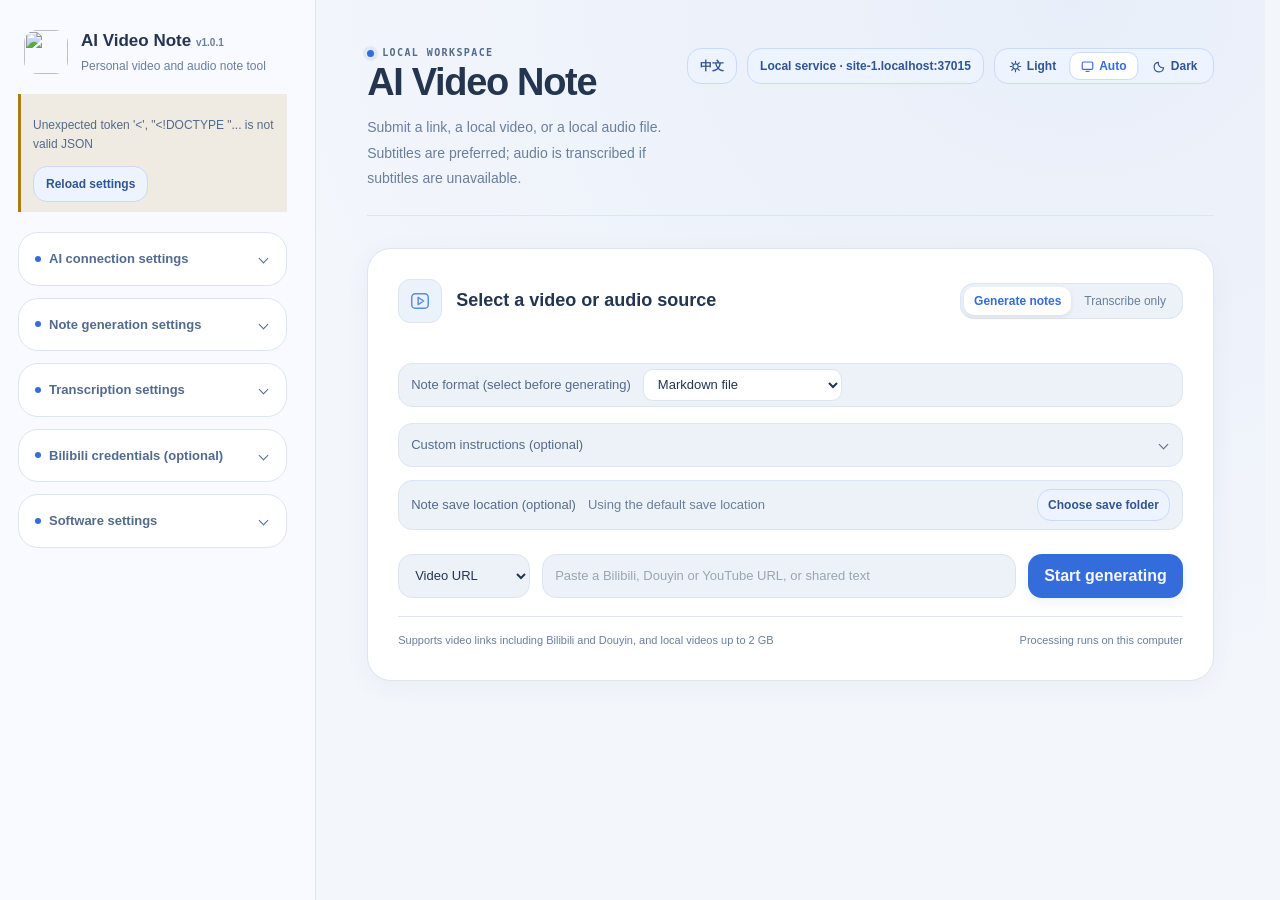
==== commit 3b0fe3ea: "Release 1.0.1: improve notes, subtitle review and uninstall cleanup" ====
--- a/frontend/index.html
+++ b/frontend/index.html
@@ -8,9 +8,9 @@
          注意 hash 与 'unsafe-inline' 并存时后者会被忽略，必须整个替换。 -->
     <meta http-equiv="Content-Security-Policy" content="default-src 'self'; script-src 'self'; style-src 'self' 'unsafe-inline'; img-src 'self' data:; connect-src 'self'; object-src 'none'; base-uri 'none'; form-action 'self'">
     <title>AI Video Note - 本地视频笔记</title>
-    <link rel="icon" href="/favicon.ico?v=ai-video-note-1.0.0">
+    <link rel="icon" href="/favicon.ico?v=ai-video-note-1.0.1">
     <script src="theme-bootstrap.js?v=20261011-2"></script>
-    <link rel="stylesheet" href="style.css?v=20261101-2">
+    <link rel="stylesheet" href="style.css?v=20261105-1">
     <link rel="stylesheet" href="vendor/katex/katex.min.css">
     <script src="vendor/marked-18.0.9.umd.js"></script>
     <script src="vendor/dompurify-3.4.13.min.js"></script>
@@ -22,9 +22,9 @@
 <div class="app-shell">
     <aside id="settingsSidebar" class="sidebar" aria-label="处理配置">
         <div class="brand">
-            <img class="brand-mark" src="/icon.png?v=ai-video-note-1.0.0" alt="" aria-hidden="true" width="40" height="40">
+            <img class="brand-mark" src="/icon.png?v=ai-video-note-1.0.1" alt="" aria-hidden="true" width="40" height="40">
             <div>
-                <h1>AI Video Note <span id="appVersion" class="app-version">v1.0.0</span></h1>
+                <h1>AI Video Note <span id="appVersion" class="app-version">v1.0.1</span></h1>
                 <p>个人视频及音频笔记工具</p>
             </div>
         </div>
@@ -603,10 +603,12 @@
                     <input id="obsidianAttachmentFolder" type="text" value="attachments" placeholder="例如 pictures" autocomplete="off">
                     <small id="obsidianAttachmentFolderHint">相对于笔记所在文件夹。</small>
                 </label>
-                <label class="field"><span><input id="obsidianTags" type="checkbox"> 添加标签</span><small>在笔记末尾添加主题标签，方便分类和查找。</small></label>
-                <label class="field"><span><input id="obsidianCallouts" type="checkbox"> 使用提示块</span><small>用提示框突出总结、操作提示或注意事项。</small></label>
+                <div class="obsidian-feature-options">
+                    <label class="field"><span><input id="obsidianTags" type="checkbox"> 添加标签</span><small>在笔记末尾添加主题标签，方便分类和查找。</small></label>
+                    <label class="field"><span><input id="obsidianCallouts" type="checkbox"> 使用提示块</span><small>用提示框突出总结、操作提示或注意事项。</small></label>
+                    <label class="field"><span><input id="obsidianProperties" type="checkbox" checked> 生成笔记属性</span><small>在笔记顶部添加 title、source 属性。</small></label>
+                </div>
                 <p id="obsidianPathPreview" class="model-path" aria-live="polite"></p>
-                <p class="section-note">图片会复制为独立附件，并自动使用相对路径引用。需要视频截图时，请选择「AI 配图」的疏密档位。这些设置会记住，不会修改 Obsidian 自身的配置。</p>
             </div>
             </div>
             </div>
@@ -837,6 +839,8 @@
         <div class="transcript-review-tools">
             <button id="transcriptReviewAiBtn" class="button ghost compact-button" type="button" aria-label="让AI校对字幕">✨ AI校对</button>
             <button id="transcriptReviewHighBtn" class="button ghost compact-button" type="button">采纳高可信建议</button>
+            <button id="transcriptReviewResolvedBtn" class="button ghost compact-button" type="button" hidden>查看已采纳项</button>
+            <button id="transcriptReviewAudioBtn" class="button ghost compact-button" type="button" title="使用本机语音识别和当前模型复核">核对存疑音频</button>
         </div>
         <div id="transcriptReviewItems" class="transcript-review-items"></div>
         <p id="transcriptReviewStatus" role="status" aria-live="polite"></p>
@@ -931,15 +935,15 @@
 </dialog>
 
 <div id="toastRegion" class="toast-region" aria-live="polite" aria-atomic="true"></div>
-<script src="locales/en.js?v=20261101-1"></script>
+<script src="locales/en.js?v=20261105-2"></script>
 <script src="i18n.js?v=20261019-1"></script>
 <script src="api.js?v=20261013-2"></script>
 <script src="tasks.js?v=20261031-2"></script>
-<script src="settings.js?v=20261021-4"></script>
+<script src="settings.js?v=20261105-1"></script>
 <script src="gpu-runtime.js?v=20261016-1"></script>
-<script src="script.js?v=20261101-1"></script>
+<script src="script.js?v=20261105-2"></script>
 <script src="date-picker.js?v=20261019-2"></script>
-<script src="transcript-review.js?v=20261018-2"></script>
+<script src="transcript-review.js?v=20261105-1"></script>
 <script src="note-view.js?v=20261031-2"></script>
 <script src="note-tools.js?v=20261019-1"></script>
 <script src="storage-tools.js?v=20261031-2"></script>
--- a/frontend/style.css
+++ b/frontend/style.css
@@ -327,6 +327,8 @@
 .obsidian-settings[hidden] { display: none; }
 .obsidian-settings .field { margin: 0; }
 .obsidian-settings > p { grid-column: 1 / -1; margin: 0; }
+.obsidian-feature-options { grid-column: 1 / -1; display: grid; grid-template-columns: repeat(3, minmax(0, 1fr)); gap: 20px 24px; }
+@media (max-width: 760px) { .obsidian-feature-options { grid-template-columns: 1fr; } }
 @media (max-width: 760px) { .obsidian-settings { grid-template-columns: 1fr; } }
 #deleteModelBtn { color: var(--red); }
 
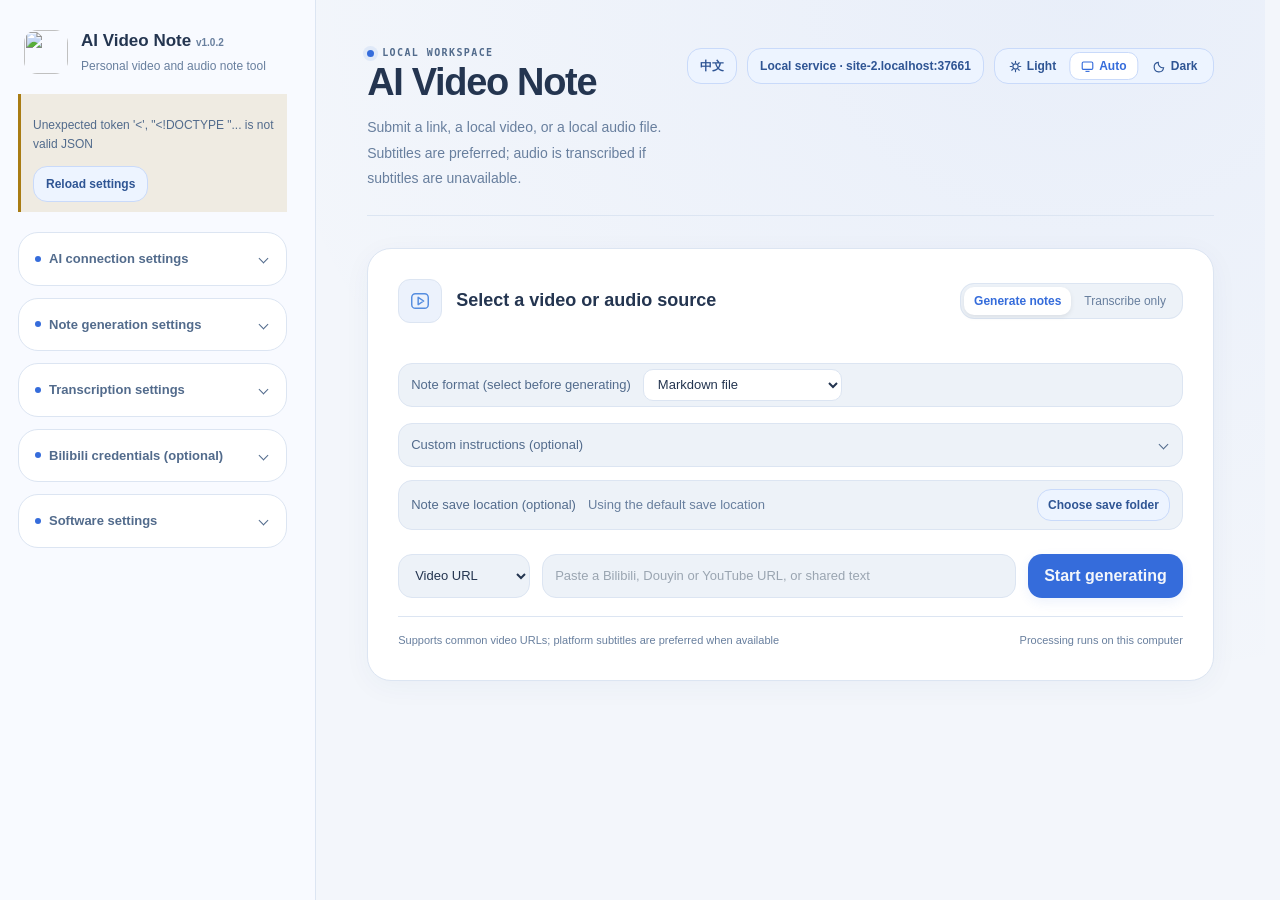
==== commit 2e9e48cd: "Release 1.0.2: fix GPU routing and local restarts, add private diagnostics" ====
--- a/frontend/index.html
+++ b/frontend/index.html
@@ -8,9 +8,9 @@
          注意 hash 与 'unsafe-inline' 并存时后者会被忽略，必须整个替换。 -->
     <meta http-equiv="Content-Security-Policy" content="default-src 'self'; script-src 'self'; style-src 'self' 'unsafe-inline'; img-src 'self' data:; connect-src 'self'; object-src 'none'; base-uri 'none'; form-action 'self'">
     <title>AI Video Note - 本地视频笔记</title>
-    <link rel="icon" href="/favicon.ico?v=ai-video-note-1.0.1">
+    <link rel="icon" href="/favicon.ico?v=ai-video-note-1.0.2">
     <script src="theme-bootstrap.js?v=20261011-2"></script>
-    <link rel="stylesheet" href="style.css?v=20261105-1">
+    <link rel="stylesheet" href="style.css?v=20261110-1">
     <link rel="stylesheet" href="vendor/katex/katex.min.css">
     <script src="vendor/marked-18.0.9.umd.js"></script>
     <script src="vendor/dompurify-3.4.13.min.js"></script>
@@ -22,9 +22,9 @@
 <div class="app-shell">
     <aside id="settingsSidebar" class="sidebar" aria-label="处理配置">
         <div class="brand">
-            <img class="brand-mark" src="/icon.png?v=ai-video-note-1.0.1" alt="" aria-hidden="true" width="40" height="40">
+            <img class="brand-mark" src="/icon.png?v=ai-video-note-1.0.2" alt="" aria-hidden="true" width="40" height="40">
             <div>
-                <h1>AI Video Note <span id="appVersion" class="app-version">v1.0.1</span></h1>
+                <h1>AI Video Note <span id="appVersion" class="app-version">v1.0.2</span></h1>
                 <p>个人视频及音频笔记工具</p>
             </div>
         </div>
@@ -458,8 +458,8 @@
                             <svg width="16" height="16" viewBox="0 0 24 24" fill="none" stroke="currentColor" stroke-width="1.7" stroke-linecap="round" stroke-linejoin="round" aria-hidden="true"><path d="M14 2H6a2 2 0 0 0-2 2v16a2 2 0 0 0 2 2h12a2 2 0 0 0 2-2V8z"/><path d="M14 2v6h6M8 13h8M8 17h6"/></svg>
                         </button>
                     </div>
-                    <input id="logRetentionDays" type="number" min="1" max="365" step="1" value="3" disabled>
-                    <small class="sidebar-note">默认 3 天，修改后自动保存。仅清理运行日志，不影响任务历史。</small>
+                    <input id="logRetentionDays" type="number" min="1" max="365" step="1" value="2" disabled>
+                    <small class="sidebar-note">默认 2 天，修改后自动保存。仅清理运行日志，不影响任务历史。</small>
                 </div>
                 <small id="logRetentionStatus" role="status" aria-live="polite" class="sidebar-note"></small>
                 <small id="viewLogsStatus" role="status" aria-live="polite" class="sidebar-note"></small>
@@ -628,7 +628,8 @@
                 </label>
                 <label id="fileField" class="file-picker" hidden>
                     <input type="file" id="localFile" accept="video/*,audio/*">
-                    <span>选择媒体文件</span>
+                    <span class="history-file-button">选择媒体文件</span>
+                    <span id="localFileName" data-no-i18n></span>
                 </label>
                 <button id="submitBtn" class="button primary submit-button" type="button">
                     <span class="button-spinner" aria-hidden="true"></span>
@@ -664,7 +665,7 @@
                 </div>
             </div>
             <div class="source-meta">
-                <span id="fileInfo">支持 B 站/抖音等视频链接与最大 2 GB 的本地视频</span>
+                <span id="fileInfo">支持 B 站/抖音等视频链接与本地视频；不限制文件大小</span>
                 <span>处理在本机后端完成</span>
             </div>
             </div>
@@ -935,13 +936,13 @@
 </dialog>
 
 <div id="toastRegion" class="toast-region" aria-live="polite" aria-atomic="true"></div>
-<script src="locales/en.js?v=20261105-2"></script>
+<script src="locales/en.js?v=20261110-1"></script>
 <script src="i18n.js?v=20261019-1"></script>
 <script src="api.js?v=20261013-2"></script>
-<script src="tasks.js?v=20261031-2"></script>
+<script src="tasks.js?v=20261110-1"></script>
 <script src="settings.js?v=20261105-1"></script>
 <script src="gpu-runtime.js?v=20261016-1"></script>
-<script src="script.js?v=20261105-2"></script>
+<script src="script.js?v=20261110-3"></script>
 <script src="date-picker.js?v=20261019-2"></script>
 <script src="transcript-review.js?v=20261105-1"></script>
 <script src="note-view.js?v=20261031-2"></script>
--- a/frontend/style.css
+++ b/frontend/style.css
@@ -1945,3 +1945,12 @@
 #storagePreviewFiles { max-height: 170px; overflow: auto; padding-left: 20px; font-size: 12px; }
 #storagePreviewFiles li { overflow-wrap: anywhere; margin-bottom: 6px; }
 #storageStatus { overflow-wrap: anywhere; }
+
+/* History uses the preserved upload, while the native chooser remains accessible. */
+.file-picker.has-history-file { position: relative; gap: 10px; min-width: 0; cursor: pointer; }
+.file-picker.has-history-file input { position: absolute; inset: 0; width: 100%; height: 100%; opacity: 0; cursor: pointer; }
+.file-picker.has-history-file > span { display: block; pointer-events: none; }
+.file-picker.has-history-file .history-file-button { flex: none; padding: 5px 10px; line-height: 20px; border: 1px solid var(--border); border-radius: var(--inner-radius); background: var(--surface); color: var(--text); }
+.file-picker.has-history-file #localFileName { min-width: 0; overflow: hidden; text-overflow: ellipsis; white-space: nowrap; color: var(--text-soft); }
+.file-picker.has-history-file:has(input:disabled) { opacity: .65; cursor: default; }
+.file-picker.has-history-file input:disabled { cursor: default; }
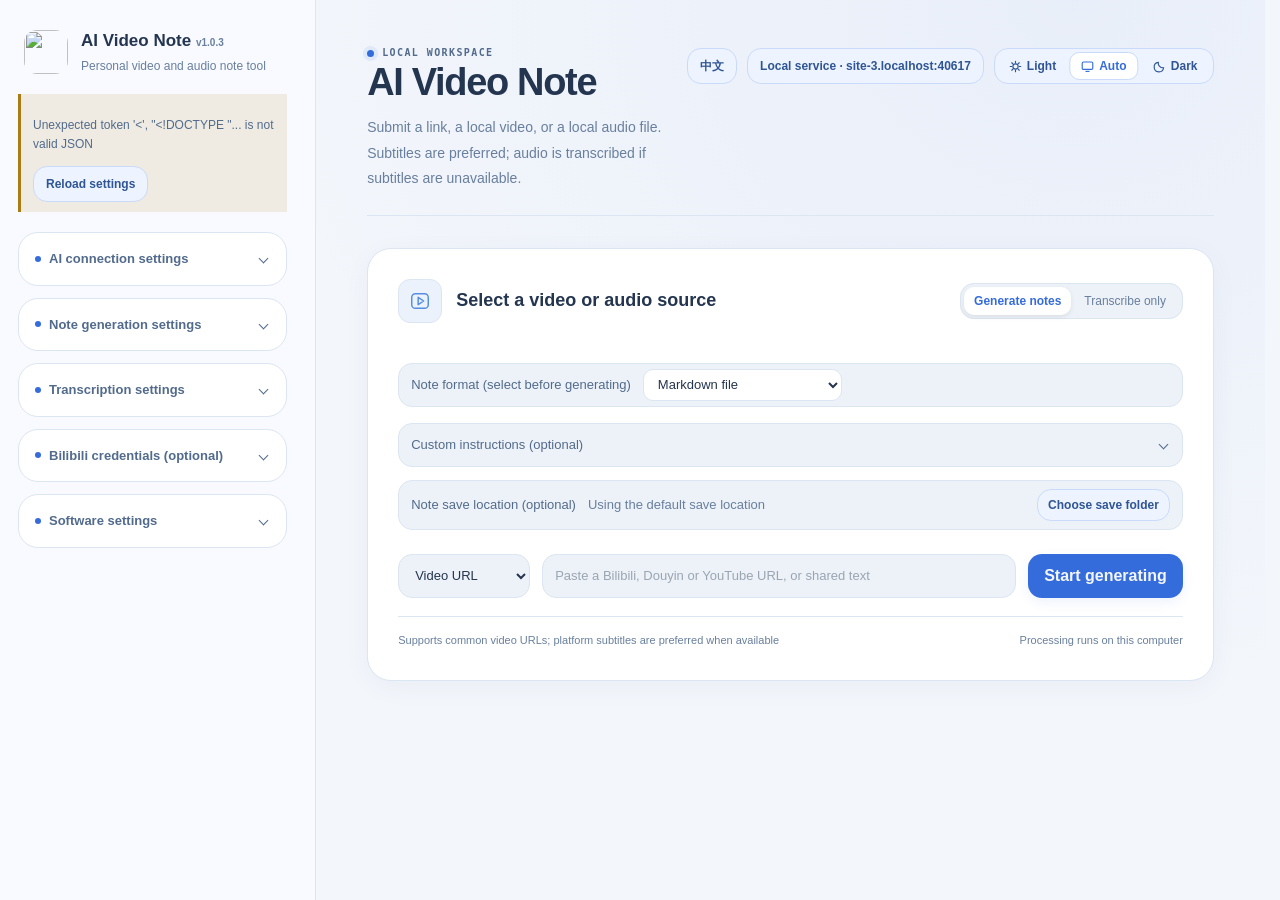
==== commit 7f86ec25: "Release 1.0.3: support concurrent tasks, serialize ASR slots, and refine history UI" ====
--- a/frontend/index.html
+++ b/frontend/index.html
@@ -8,9 +8,9 @@
          注意 hash 与 'unsafe-inline' 并存时后者会被忽略，必须整个替换。 -->
     <meta http-equiv="Content-Security-Policy" content="default-src 'self'; script-src 'self'; style-src 'self' 'unsafe-inline'; img-src 'self' data:; connect-src 'self'; object-src 'none'; base-uri 'none'; form-action 'self'">
     <title>AI Video Note - 本地视频笔记</title>
-    <link rel="icon" href="/favicon.ico?v=ai-video-note-1.0.2">
+    <link rel="icon" href="/favicon.ico?v=ai-video-note-1.0.3">
     <script src="theme-bootstrap.js?v=20261011-2"></script>
-    <link rel="stylesheet" href="style.css?v=20261110-1">
+    <link rel="stylesheet" href="style.css?v=20261117-1">
     <link rel="stylesheet" href="vendor/katex/katex.min.css">
     <script src="vendor/marked-18.0.9.umd.js"></script>
     <script src="vendor/dompurify-3.4.13.min.js"></script>
@@ -22,9 +22,9 @@
 <div class="app-shell">
     <aside id="settingsSidebar" class="sidebar" aria-label="处理配置">
         <div class="brand">
-            <img class="brand-mark" src="/icon.png?v=ai-video-note-1.0.2" alt="" aria-hidden="true" width="40" height="40">
+            <img class="brand-mark" src="/icon.png?v=ai-video-note-1.0.3" alt="" aria-hidden="true" width="40" height="40">
             <div>
-                <h1>AI Video Note <span id="appVersion" class="app-version">v1.0.2</span></h1>
+                <h1>AI Video Note <span id="appVersion" class="app-version">v1.0.3</span></h1>
                 <p>个人视频及音频笔记工具</p>
             </div>
         </div>
@@ -622,10 +622,13 @@
                         <option value="audio">音频转笔记</option>
                     </select>
                 </label>
-                <label id="urlField" class="field source-input-field">
-                    <span class="sr-only">视频链接</span>
-                    <input type="url" id="videoUrl" placeholder="粘贴 B 站、抖音或 YouTube 视频链接，也支持分享文本">
-                </label>
+                <div id="urlField" class="field source-input-field">
+                    <label class="sr-only" for="videoUrl">视频链接</label>
+                    <div class="source-url-wrap">
+                        <input type="url" id="videoUrl" placeholder="粘贴 B 站、抖音或 YouTube 视频链接，也支持分享文本">
+                        <button id="clearVideoUrlBtn" class="source-clear-btn" type="button" title="清空链接并准备新任务" aria-label="清空链接并准备新任务" hidden>✕</button>
+                    </div>
+                </div>
                 <label id="fileField" class="file-picker" hidden>
                     <input type="file" id="localFile" accept="video/*,audio/*">
                     <span class="history-file-button">选择媒体文件</span>
@@ -674,8 +677,9 @@
 
         <section id="recentTasksPanel" class="recent-panel" aria-labelledby="recentTasksTitle" hidden>
             <div class="section-heading recent-heading">
-                <div>
+                <div class="recent-heading-title">
                     <h3 id="recentTasksTitle">历史任务</h3>
+                    <span id="activeTasksBadge" class="active-tasks-badge" role="status" aria-live="polite" hidden></span>
                 </div>
                 <div class="recent-task-actions">
                     <label class="check-field"><input id="selectAllRecentTasks" type="checkbox"><span>全选当前列表</span></label>
@@ -743,7 +747,7 @@
                 </details>
             </div>
             <div id="transcriptReviewNotice" class="output-notice" hidden>
-                <span>字幕有待确认的内容，确认后继续生成。</span>
+                <span id="transcriptReviewNoticeText">字幕有待确认的内容，确认后继续生成。</span>
                 <button id="openTranscriptReviewBtn" type="button" class="button secondary compact-button">检查转写内容</button>
             </div>
             <div id="taskError" class="error-panel" role="alert" hidden>
@@ -835,7 +839,9 @@
 <div id="transcriptReviewModal" class="modal-backdrop transcript-review-modal" hidden>
     <div class="modal-card" role="dialog" aria-modal="true" aria-labelledby="transcriptReviewTitle" aria-describedby="transcriptReviewDescription">
         <h3 id="transcriptReviewTitle">确认转写内容</h3>
+        <p id="transcriptReviewTaskName" class="transcript-review-task-name" data-no-i18n hidden></p>
         <p id="transcriptReviewDescription">以下转写内容可能影响理解。请确认原文，或修改后继续生成笔记。</p>
+        <p id="transcriptReviewQueueHint" class="transcript-review-queue-hint" role="status" aria-live="polite" hidden></p>
         <small class="transcript-review-help">可信度是模型自评，并非实测正确率。高可信建议预填，可逐项撤回；中低可信建议请结合音频核对。</small>
         <div class="transcript-review-tools">
             <button id="transcriptReviewAiBtn" class="button ghost compact-button" type="button" aria-label="让AI校对字幕">✨ AI校对</button>
@@ -936,17 +942,17 @@
 </dialog>
 
 <div id="toastRegion" class="toast-region" aria-live="polite" aria-atomic="true"></div>
-<script src="locales/en.js?v=20261110-1"></script>
+<script src="locales/en.js?v=20261116-3"></script>
 <script src="i18n.js?v=20261019-1"></script>
 <script src="api.js?v=20261013-2"></script>
-<script src="tasks.js?v=20261110-1"></script>
-<script src="settings.js?v=20261105-1"></script>
+<script src="tasks.js?v=20261117-2"></script>
+<script src="settings.js?v=20261117-1"></script>
 <script src="gpu-runtime.js?v=20261016-1"></script>
-<script src="script.js?v=20261110-3"></script>
+<script src="script.js?v=20261117-4"></script>
 <script src="date-picker.js?v=20261019-2"></script>
-<script src="transcript-review.js?v=20261105-1"></script>
+<script src="transcript-review.js?v=20261117-2"></script>
 <script src="note-view.js?v=20261031-2"></script>
-<script src="note-tools.js?v=20261019-1"></script>
+<script src="note-tools.js?v=20261116-1"></script>
 <script src="storage-tools.js?v=20261031-2"></script>
 <script src="motion.js?v=20261019-7"></script>
 </body>
--- a/frontend/style.css
+++ b/frontend/style.css
@@ -535,6 +535,29 @@
 
 .source-controls { display: grid; grid-template-columns: 140px minmax(200px, 1fr) auto; gap: 10px; align-items: end; }
 .source-controls .field { margin: 0; }
+.source-url-wrap { position: relative; display: flex; align-items: center; }
+.source-url-wrap input { width: 100%; box-sizing: border-box; padding-right: 42px; }
+.source-clear-btn {
+    position: absolute;
+    right: 8px;
+    z-index: 2;
+    width: 28px;
+    height: 28px;
+    min-height: 28px;
+    padding: 0;
+    display: grid;
+    place-items: center;
+    border: 0;
+    border-radius: 999px;
+    background: transparent;
+    color: var(--text-muted);
+    font-size: 13px;
+    line-height: 1;
+    cursor: pointer;
+}
+.source-clear-btn:hover:not(:disabled) { color: var(--text); background: var(--surface-raised); }
+.source-clear-btn:disabled { opacity: .45; cursor: not-allowed; }
+.source-clear-btn:focus-visible { outline: 2px solid var(--blue); outline-offset: 1px; }
 .file-picker {
     min-height: 40px;
     display: flex;
@@ -555,7 +578,7 @@
 .recent-heading { margin-bottom: 12px; }
 .compact-button { min-height: 32px; padding: 5px 10px; font-size: calc(12px * var(--ui-font-scale, 1)); }
 .recent-task-list {
-    max-height: min(360px, 45vh);
+    max-height: var(--recent-task-list-max-height, calc(106px + 99px * var(--ui-font-scale, 1)));
     overflow-y: auto;
     overscroll-behavior: contain;
     scrollbar-gutter: stable;
@@ -575,22 +598,45 @@
     color: var(--text);
     text-align: left;
 }
-.recent-task-delete { width: 38px; min-height: 38px; align-self: center; display: grid; place-items: center; border: 0; background: transparent; color: var(--text-muted); }
-.recent-task-delete:hover { color: var(--red); background: var(--red-soft); }
-.recent-task-delete:focus-visible { outline: 2px solid var(--red); outline-offset: -2px; }
-.recent-task-delete svg { width: 16px; height: 16px; fill: none; stroke: currentColor; stroke-linecap: round; stroke-linejoin: round; stroke-width: 1.8; }
+.recent-task-delete, .recent-task-cancel { width: 38px; min-height: 38px; align-self: center; display: grid; place-items: center; border: 0; background: transparent; color: var(--text-muted); }
+.recent-task-delete:hover, .recent-task-cancel:hover:not(:disabled) { color: var(--red); background: var(--red-soft); }
+.recent-task-cancel:disabled { opacity: .45; cursor: not-allowed; }
+.recent-task-delete:focus-visible, .recent-task-cancel:focus-visible { outline: 2px solid var(--red); outline-offset: -2px; }
+.recent-task-delete svg, .recent-task-cancel svg { width: 16px; height: 16px; fill: none; stroke: currentColor; stroke-linecap: round; stroke-linejoin: round; stroke-width: 1.8; }
 .recent-task-item:hover { background: var(--surface-raised); }
 .recent-task-item:focus-visible { outline: 2px solid var(--blue); outline-offset: 1px; }
 .recent-task-text { min-width: 0; display: grid; gap: 4px; }
-.recent-task-text strong { overflow: hidden; font-size: calc(13px * var(--ui-font-scale, 1)); text-overflow: ellipsis; white-space: nowrap; }
-.recent-task-kind { display: inline-block; margin-right: 6px; padding: 1px 5px; border: 1px solid var(--border); border-radius: 4px; background: var(--surface-raised); color: var(--text-muted); font-size: calc(10px * var(--ui-font-scale, 1)); font-weight: 700; }
-.recent-task-text span { color: var(--text-muted); font-size: calc(11px * var(--ui-font-scale, 1)); }
+.recent-task-text strong { overflow: hidden; font-size: calc(13px * var(--ui-font-scale, 1)); line-height: calc(18px * var(--ui-font-scale, 1) + 1px); text-overflow: ellipsis; white-space: nowrap; }
+.recent-task-kind { display: inline-block; margin-right: 6px; padding: 1px 5px; border: 1px solid var(--border); border-radius: 4px; background: var(--surface-raised); color: var(--text-muted); font-size: calc(10px * var(--ui-font-scale, 1)); line-height: calc(13px * var(--ui-font-scale, 1)); font-weight: 700; vertical-align: middle; }
+.recent-task-text > span { color: var(--text-muted); font-size: calc(11px * var(--ui-font-scale, 1)); line-height: calc(15px * var(--ui-font-scale, 1)); }
 .recent-task-status { min-width: 54px; font-size: calc(11px * var(--ui-font-scale, 1)); font-style: normal; text-align: right; }
 .recent-task-status.completed { color: var(--green); }
 .recent-task-status.processing, .recent-task-status.queued, .recent-task-status.cancelling { color: var(--blue); }
 .recent-task-status.failed { color: var(--red); }
 .recent-task-status.cancelled { color: var(--text-muted); }
 .recent-task-status.uploaded, .recent-task-status.pending { color: var(--text-muted); }
+.recent-task-status.review_pending { color: var(--amber); background: rgba(245, 158, 11, 0.14); }
+.recent-heading-title { display: flex; align-items: center; flex-wrap: wrap; gap: 8px; }
+.active-tasks-badge {
+    display: inline-flex;
+    align-items: center;
+    padding: 3px 9px;
+    border-radius: 999px;
+    background: var(--blue-soft);
+    color: var(--blue);
+    font-size: calc(11px * var(--ui-font-scale, 1));
+    font-weight: 700;
+}
+.recent-task-row.is-current { background: var(--blue-soft); border-radius: var(--control-radius); }
+.transcript-review-task-name { margin: 4px 0 8px; color: var(--text); font-size: calc(13px * var(--ui-font-scale, 1)); font-weight: 650; }
+.transcript-review-queue-hint {
+    margin: 8px 0 0;
+    padding: 8px 10px;
+    border-radius: var(--radius);
+    background: var(--blue-soft);
+    color: var(--blue);
+    font-size: calc(12px * var(--ui-font-scale, 1));
+}
 
 .progress-summary { display: flex; align-items: center; justify-content: flex-end; flex-wrap: wrap; gap: 10px; }
 .progress-summary strong { min-width: 42px; text-align: right; font: 700 14px/1 ui-monospace, SFMono-Regular, Consolas, monospace; }
@@ -1081,7 +1127,7 @@
 .file-picker input::file-selector-button { border: 0; border-radius: 6px; padding: 6px 10px; margin-right: 10px; background: var(--green-soft); color: var(--green); font: inherit; cursor: pointer; }
 .recent-panel, .task-panel, .result-panel { margin-top: 24px; }
 .recent-task-item { padding: 14px 10px; border-radius: var(--control-radius); }
-.recent-task-delete { border-radius: var(--inner-radius); }
+.recent-task-delete, .recent-task-cancel { border-radius: var(--inner-radius); }
 .recent-task-status { padding: 5px 8px; border-radius: 6px; background: var(--surface-raised); }
 .recent-task-status.completed { background: var(--green-soft); }
 .recent-task-status.failed { background: var(--red-soft); }
@@ -1484,13 +1530,13 @@
     animation-delay: calc(var(--motion-order, 0) * 35ms);
 }
 .motion-state-change { animation: motion-status 320ms var(--motion-ease); }
-.recent-task-item, .recent-task-delete, .theme-control button, .config-section > summary,
+.recent-task-item, .recent-task-delete, .recent-task-cancel, .theme-control button, .config-section > summary,
 .model-storage-panel > summary, .template-tools > summary {
     transition: background-color var(--motion-fast) ease, color var(--motion-fast) ease,
                 border-color var(--motion-fast) ease, box-shadow var(--motion-fast) ease;
 }
 .button:not(:disabled):active { transform: translateY(1px) scale(.98); }
-.recent-task-delete:not(:disabled):active, .theme-control button:active { transform: scale(.94); }
+.recent-task-delete:not(:disabled):active, .recent-task-cancel:not(:disabled):active, .theme-control button:active { transform: scale(.94); }
 .check-field input { transition: transform var(--motion-fast) var(--motion-ease); }
 .check-field input:not(:disabled):active { transform: scale(.9); }
 .progress-fill { transition: width 420ms var(--motion-ease), background-color 200ms ease; }
@@ -1851,6 +1897,7 @@
 .history-filters { display: flex; flex-wrap: wrap; gap: 10px; align-items: end; margin-bottom: 12px; }
 .history-filters .field { flex: 1 1 130px; min-width: 0; margin: 0; }
 .history-filters .field:first-child { flex: 2 1 200px; }
+.history-filters > .compact-button { min-height: 40px; flex: 0 0 auto; }
 .history-pagination, .settings-backup-actions { display: flex; align-items: center; justify-content: space-between; flex-wrap: wrap; gap: 8px; margin-top: 12px; }
 
 /* The native date popup cannot inherit page corner styles. */
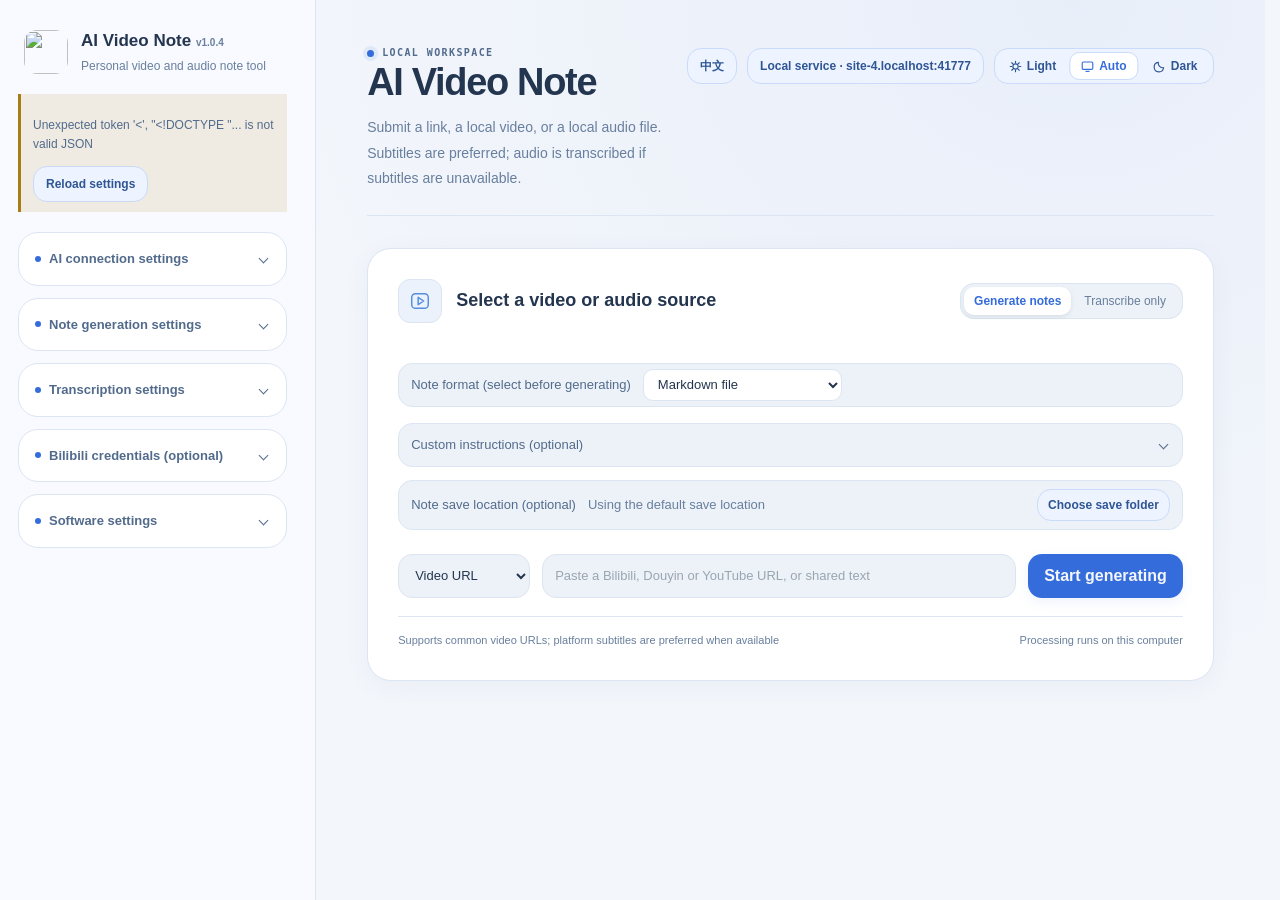
==== commit 26281d7f: "Release 1.0.4: fix long transcription and media task reliability" ====
--- a/frontend/index.html
+++ b/frontend/index.html
@@ -8,7 +8,7 @@
          注意 hash 与 'unsafe-inline' 并存时后者会被忽略，必须整个替换。 -->
     <meta http-equiv="Content-Security-Policy" content="default-src 'self'; script-src 'self'; style-src 'self' 'unsafe-inline'; img-src 'self' data:; connect-src 'self'; object-src 'none'; base-uri 'none'; form-action 'self'">
     <title>AI Video Note - 本地视频笔记</title>
-    <link rel="icon" href="/favicon.ico?v=ai-video-note-1.0.3">
+    <link rel="icon" href="/favicon.ico?v=ai-video-note-1.0.4">
     <script src="theme-bootstrap.js?v=20261011-2"></script>
     <link rel="stylesheet" href="style.css?v=20261117-1">
     <link rel="stylesheet" href="vendor/katex/katex.min.css">
@@ -22,9 +22,9 @@
 <div class="app-shell">
     <aside id="settingsSidebar" class="sidebar" aria-label="处理配置">
         <div class="brand">
-            <img class="brand-mark" src="/icon.png?v=ai-video-note-1.0.3" alt="" aria-hidden="true" width="40" height="40">
+            <img class="brand-mark" src="/icon.png?v=ai-video-note-1.0.4" alt="" aria-hidden="true" width="40" height="40">
             <div>
-                <h1>AI Video Note <span id="appVersion" class="app-version">v1.0.3</span></h1>
+                <h1>AI Video Note <span id="appVersion" class="app-version">v1.0.4</span></h1>
                 <p>个人视频及音频笔记工具</p>
             </div>
         </div>
